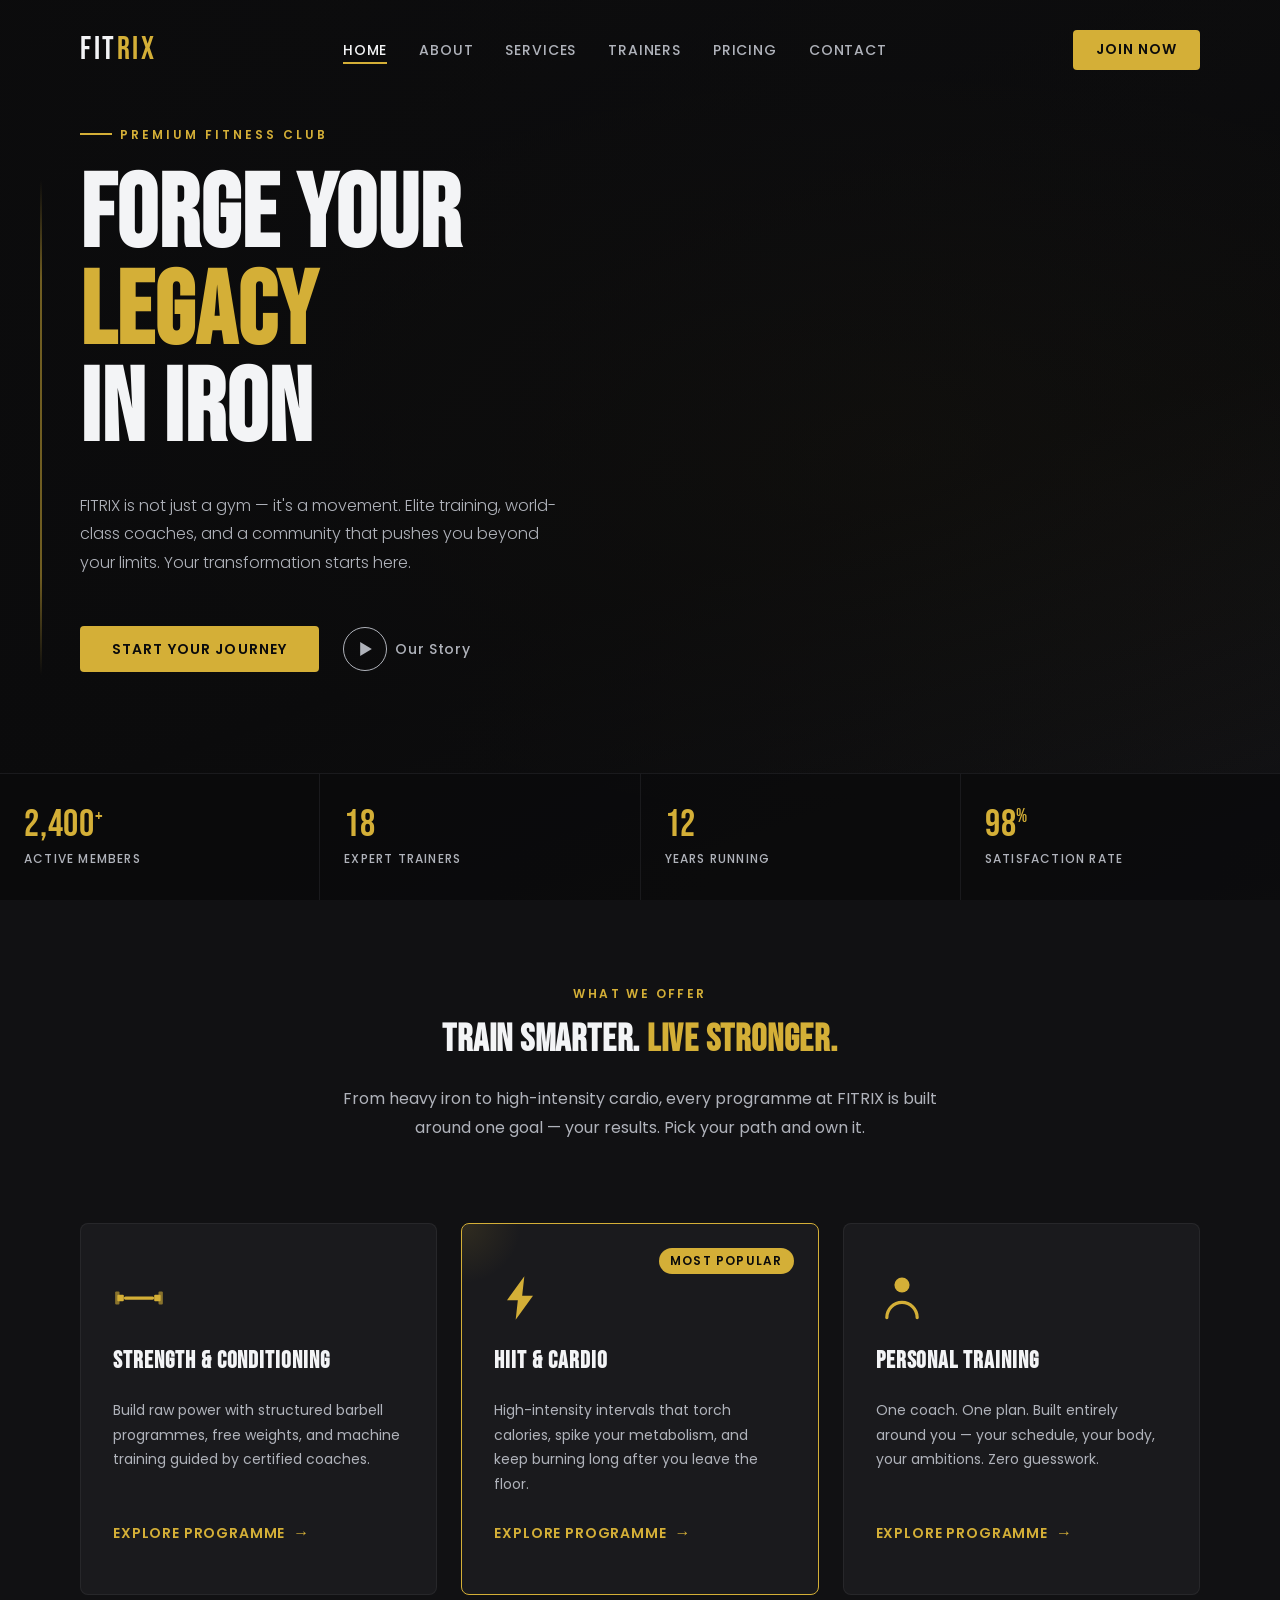
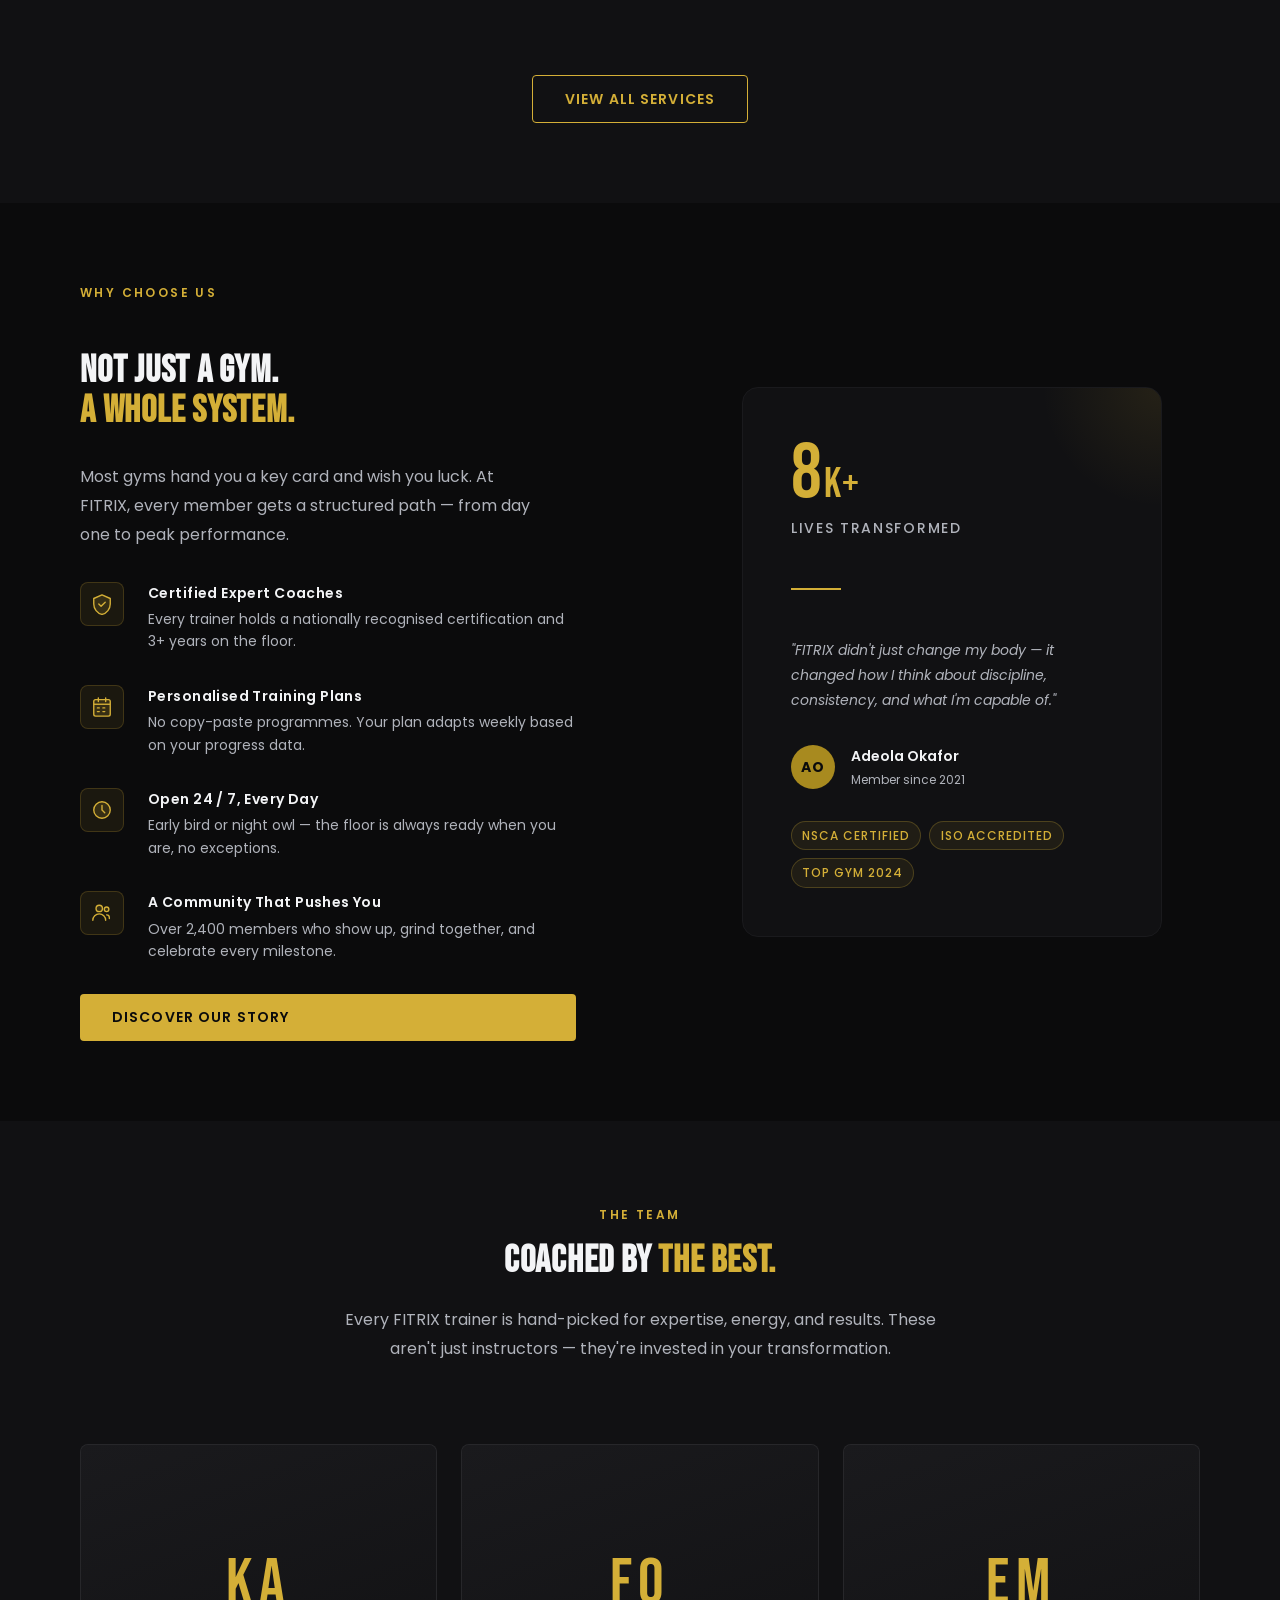
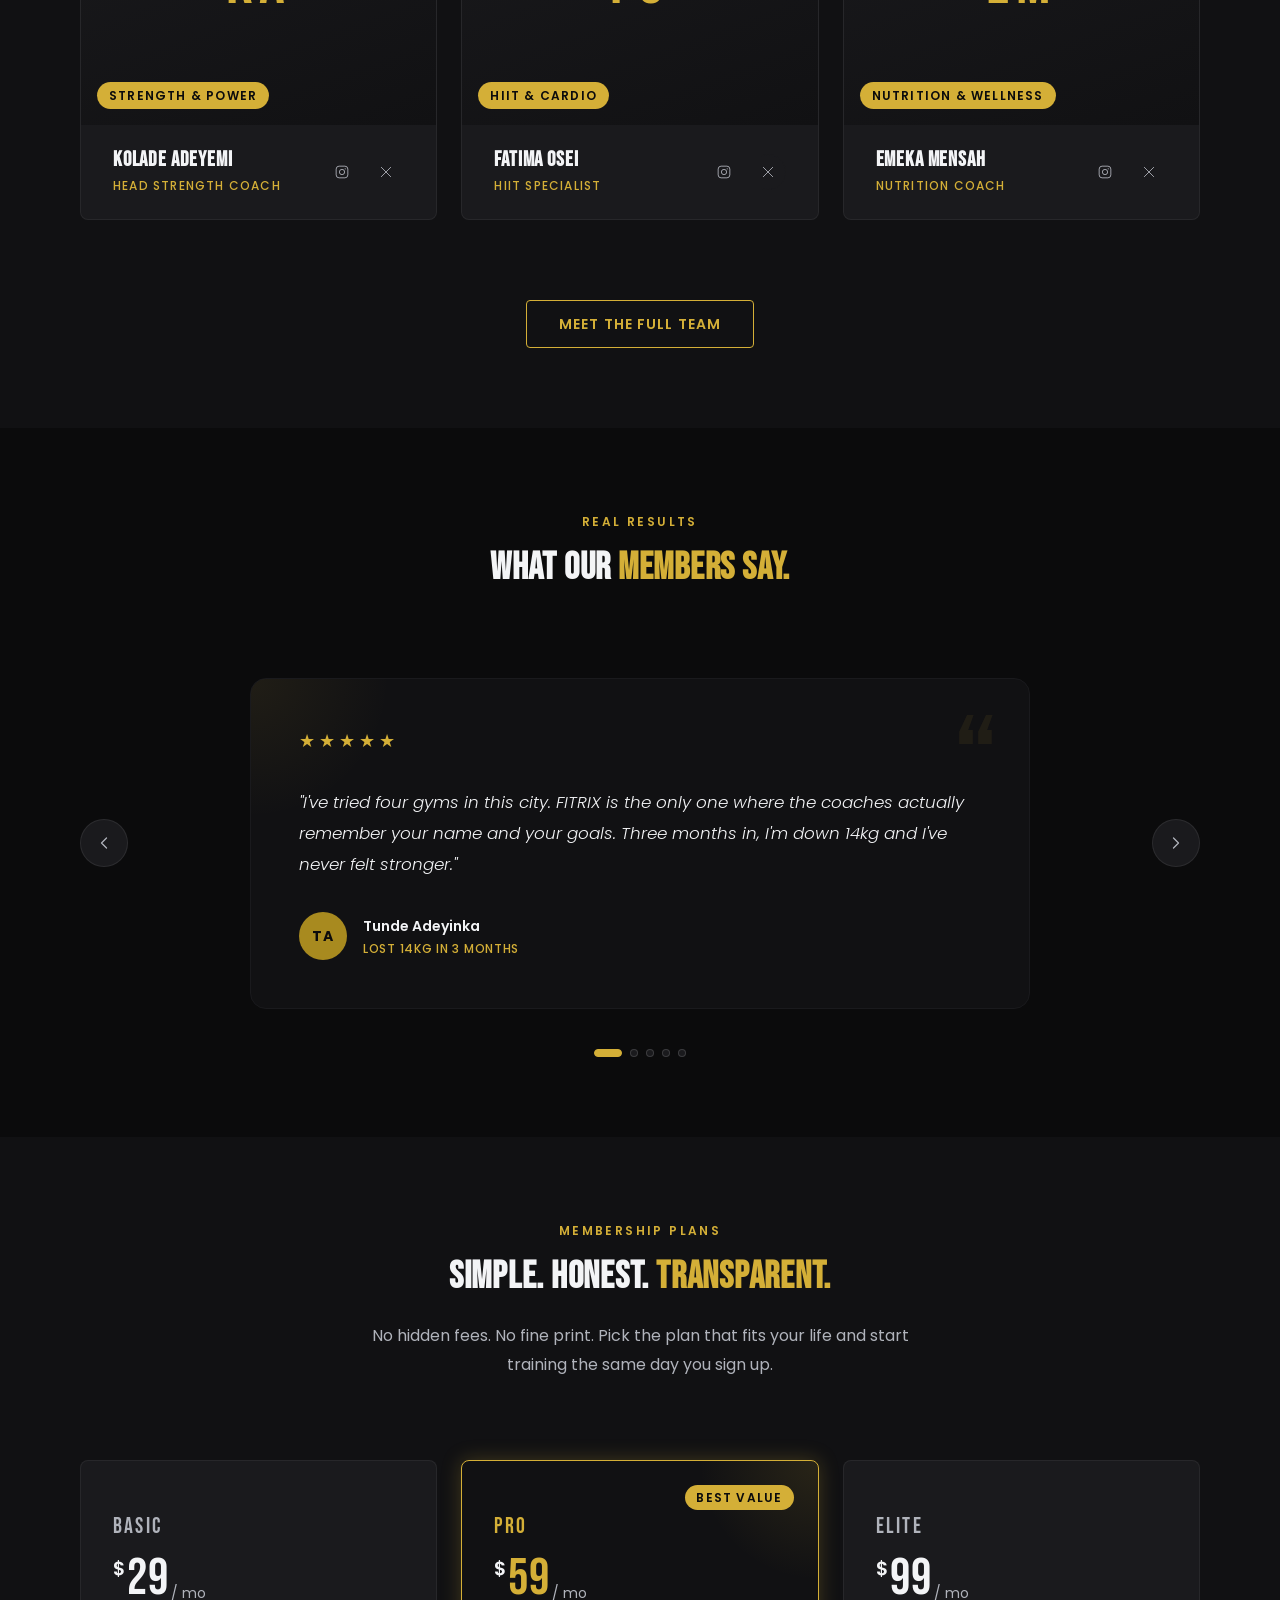
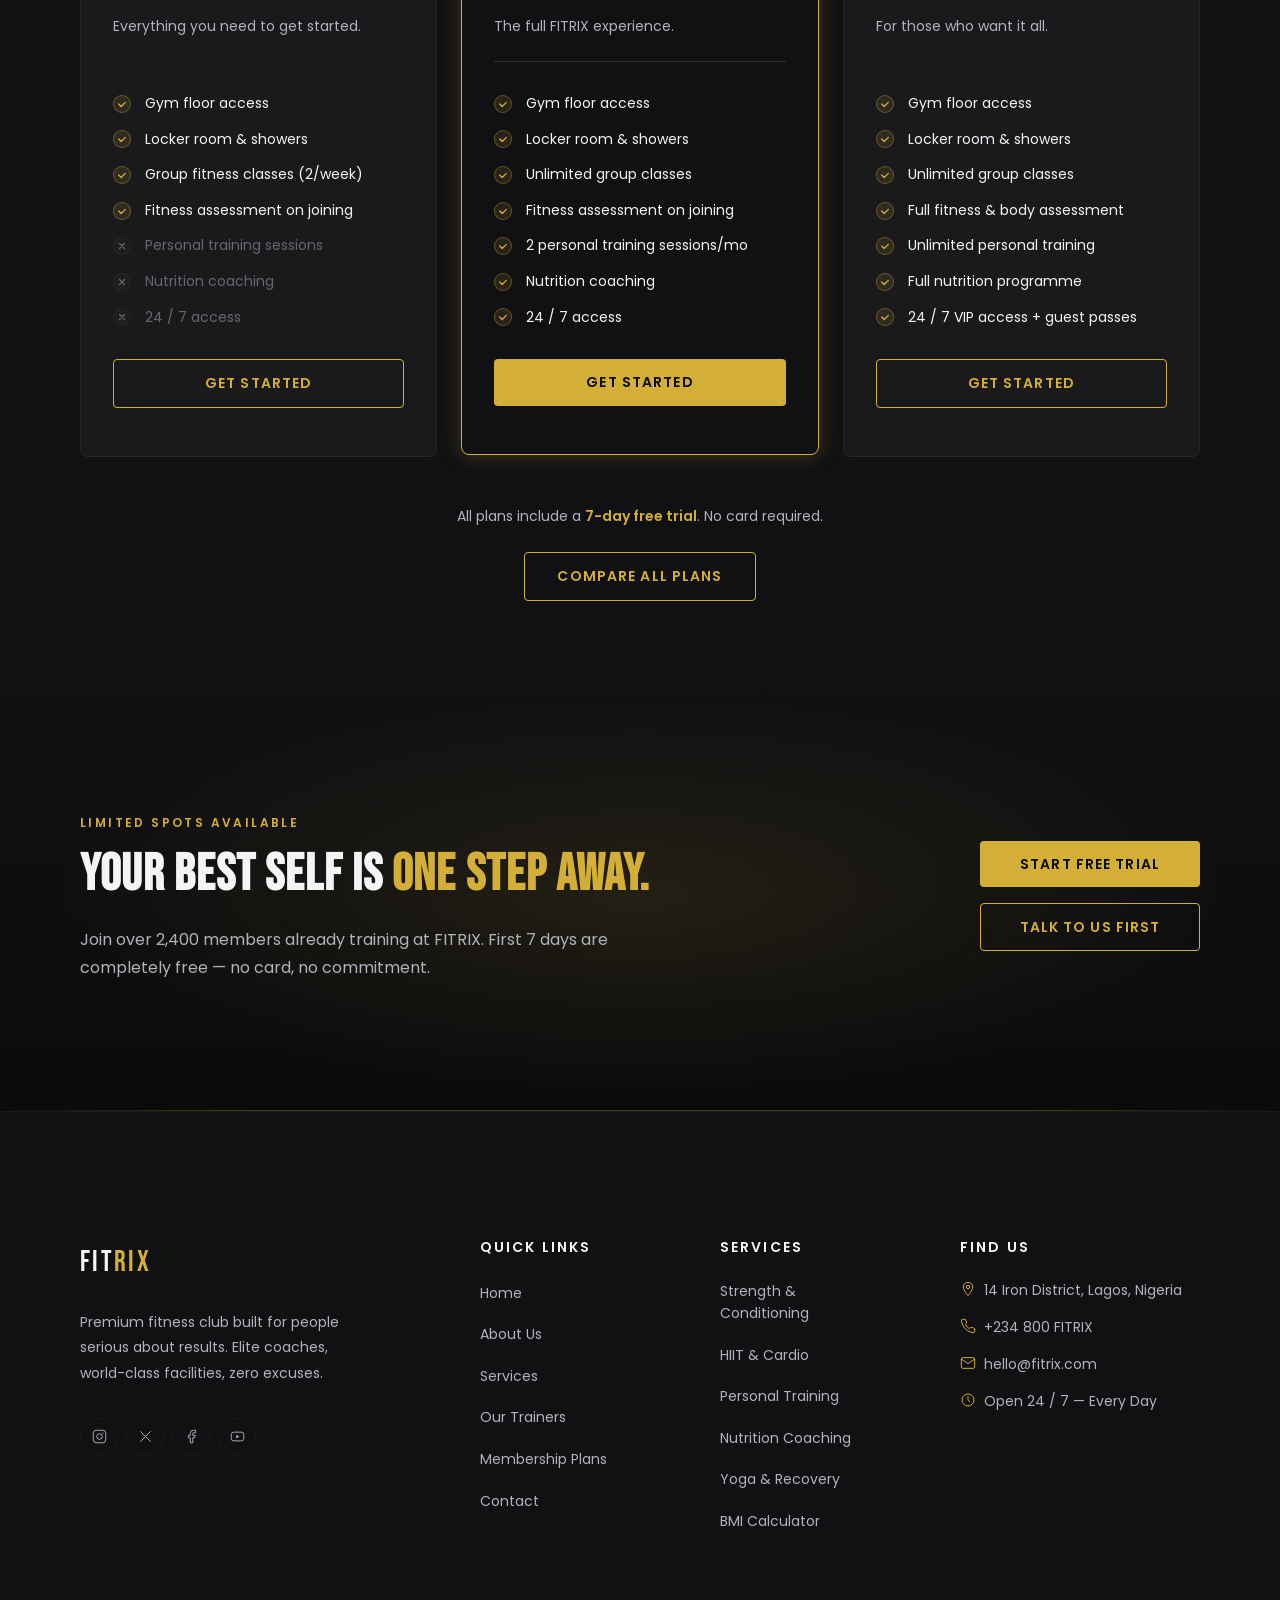
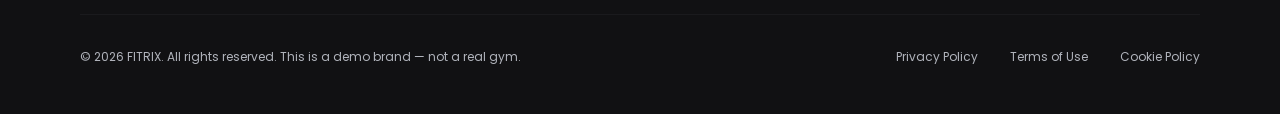
==== index.html @ 170fa19d "Initial commit" ====
<!DOCTYPE html>
<html lang="en">

<head>
  <meta charset="UTF-8" />
  <meta name="viewport" content="width=device-width, initial-scale=1.0" />
  <meta name="description" content="FITRIX — Premium gym and fitness center. Transform your body, elevate your life." />
  <title>FITRIX — Train Different</title>

  <!-- Google Fonts -->
  <link rel="preconnect" href="https://fonts.googleapis.com" />
  <link rel="preconnect" href="https://fonts.gstatic.com" crossorigin />
  <link href="https://fonts.googleapis.com/css2?family=Bebas+Neue&family=Poppins:wght@300;400;500;600;700&display=swap" rel="stylesheet" />

  <!-- Stylesheets — order matters -->
  <link rel="stylesheet" href="css/style.css" />
  <link rel="stylesheet" href="css/animations.css" />
  <link rel="stylesheet" href="css/responsive.css" />
</head>

<body>

  <!-- ============================================================
       NAVBAR
       Copy this entire <header> block into every page.
       Only change the .active class to match the current page.
       ============================================================ -->

  <header>
    <nav class="navbar" id="navbar" role="navigation" aria-label="Main navigation">
      <div class="container">

        <!-- Logo -->
        <a href="index.html" class="navbar__logo" aria-label="FITRIX Home">
          FIT<span>RIX</span>
        </a>

        <!-- Desktop navigation links -->
        <ul class="navbar__links" role="list">
          <li><a href="index.html" class="active">Home</a></li>
          <li><a href="about.html">About</a></li>
          <li><a href="services.html">Services</a></li>
          <li><a href="trainers.html">Trainers</a></li>
          <li><a href="pricing.html">Pricing</a></li>
          <li><a href="contact.html">Contact</a></li>
        </ul>

        <!-- Desktop CTA button -->
        <a href="pricing.html" class="navbar__cta">Join Now</a>

        <!-- Hamburger button — mobile only -->
        <button
          class="navbar__hamburger"
          id="hamburger"
          aria-label="Toggle menu"
          aria-expanded="false"
          aria-controls="mobileMenu"
        >
          <span></span>
          <span></span>
          <span></span>
        </button>

      </div>

      <!-- Mobile dropdown menu -->
      <div class="navbar__mobile" id="mobileMenu" role="menu">
        <a href="index.html" role="menuitem">Home</a>
        <a href="about.html" role="menuitem">About</a>
        <a href="services.html" role="menuitem">Services</a>
        <a href="trainers.html" role="menuitem">Trainers</a>
        <a href="pricing.html" role="menuitem">Pricing</a>
        <a href="contact.html" role="menuitem">Contact</a>
        <a href="pricing.html" class="navbar__cta" role="menuitem">Join Now</a>
      </div>
    </nav>
  </header>


  <!-- ============================================================
       HERO SECTION
       ============================================================ -->

  <section class="hero" id="hero" aria-labelledby="hero-heading">

    <!--
      BACKGROUND IMAGE
      When you have a real gym photo, uncomment the <img> below,
      drop the image into assets/images/hero/, update the src,
      and delete the .hero__bg-fallback div underneath it.
    -->
    <!--
    <img
      class="hero__bg"
      src="assets/images/hero/hero-bg.jpg"
      alt=""
      aria-hidden="true"
      loading="eager"
    />
    -->

    <!-- Gradient fallback — remove once real photo is added -->
    <div class="hero__bg-fallback" aria-hidden="true"></div>

    <!-- Dark overlay on top of background -->
    <div class="hero__overlay" aria-hidden="true"></div>

    <!-- Main content — lives in hero__body which grows to fill space above stats -->
    <div class="hero__body">
      <div class="container">
      <div class="hero__content">

        <!-- Eyebrow label -->
        <div class="hero__eyebrow" aria-hidden="true">
          <span class="hero__eyebrow-line"></span>
          <span class="hero__eyebrow-text">Premium Fitness Club</span>
        </div>

        <!-- Headline -->
        <h1 class="hero__headline" id="hero-heading">
          Forge Your
          <span class="highlight">Legacy</span>
          In Iron
        </h1>

        <!-- Supporting text -->
        <p class="hero__subtext">
          FITRIX is not just a gym — it's a movement. Elite training, world-class coaches,
          and a community that pushes you beyond your limits. Your transformation starts here.
        </p>

        <!-- Call to action buttons -->
        <div class="hero__actions">

          <a href="pricing.html" class="btn btn-primary">Start Your Journey</a>

          <a href="about.html" class="hero__play" aria-label="Learn our story">
            <span class="hero__play-icon" aria-hidden="true">
              <!-- Inline SVG play triangle — no external file needed -->
              <svg viewBox="0 0 10 12" xmlns="http://www.w3.org/2000/svg" aria-hidden="true">
                <polygon points="0,0 10,6 0,12" />
              </svg>
            </span>
            <span>Our Story</span>
          </a>

        </div>

      </div><!-- /.hero__content -->
      </div><!-- /.container -->
    </div><!-- /.hero__body -->

    <!-- Stats bar — sits naturally at the bottom of the hero column -->
    <div class="hero__stats" role="list" aria-label="FITRIX by the numbers">

      <div class="hero__stat" role="listitem">
        <span class="hero__stat-number">2,400<sup>+</sup></span>
        <span class="hero__stat-label">Active Members</span>
      </div>

      <div class="hero__stat" role="listitem">
        <span class="hero__stat-number">18</span>
        <span class="hero__stat-label">Expert Trainers</span>
      </div>

      <div class="hero__stat" role="listitem">
        <span class="hero__stat-number">12</span>
        <span class="hero__stat-label">Years Running</span>
      </div>

      <div class="hero__stat" role="listitem">
        <span class="hero__stat-number">98<sup>%</sup></span>
        <span class="hero__stat-label">Satisfaction Rate</span>
      </div>

    </div>

  </section>


  <!-- ============================================================
       SERVICES SNAPSHOT
       3 cards giving a taste of what FITRIX offers.
       Each card links through to the full Services page.
       ============================================================ -->

  <section class="services-snap section" id="services" aria-labelledby="services-heading">
    <div class="container">

      <!-- Section header -->
      <div class="services-snap__header anim-fade-up">
        <span class="section-label">What We Offer</span>
        <h2 id="services-heading">
          Train Smarter. <span class="text-gold">Live Stronger.</span>
        </h2>
        <p class="services-snap__intro">
          From heavy iron to high-intensity cardio, every programme at FITRIX is
          built around one goal — your results. Pick your path and own it.
        </p>
      </div>

      <!-- Cards grid -->
      <div class="services-snap__grid anim-stagger">

        <!-- Card 1 — Strength Training -->
        <article class="service-card anim-fade-up">
          <div class="service-card__icon" aria-hidden="true">
            <svg viewBox="0 0 48 48" fill="none" xmlns="http://www.w3.org/2000/svg">
              <rect x="4"  y="21" width="6"  height="6" rx="1" fill="currentColor"/>
              <rect x="2"  y="18" width="4"  height="12" rx="1" fill="currentColor" opacity=".6"/>
              <rect x="38" y="21" width="6"  height="6" rx="1" fill="currentColor"/>
              <rect x="42" y="18" width="4"  height="12" rx="1" fill="currentColor" opacity=".6"/>
              <rect x="10" y="22.5" width="28" height="3" rx="1.5" fill="currentColor"/>
            </svg>
          </div>
          <h3 class="service-card__title">Strength &amp; Conditioning</h3>
          <p class="service-card__text">
            Build raw power with structured barbell programmes, free weights,
            and machine training guided by certified coaches.
          </p>
          <a href="services.html" class="service-card__link" aria-label="Learn more about Strength and Conditioning">
            Explore Programme
            <span class="service-card__arrow" aria-hidden="true">&#8594;</span>
          </a>
        </article>

        <!-- Card 2 — HIIT (featured / middle card) -->
        <article class="service-card service-card--featured anim-fade-up">
          <div class="service-card__badge">Most Popular</div>
          <div class="service-card__icon" aria-hidden="true">
            <svg viewBox="0 0 48 48" fill="none" xmlns="http://www.w3.org/2000/svg">
              <polygon points="28,4 12,26 22,26 20,44 36,22 26,22" fill="currentColor"/>
            </svg>
          </div>
          <h3 class="service-card__title">HIIT &amp; Cardio</h3>
          <p class="service-card__text">
            High-intensity intervals that torch calories, spike your metabolism,
            and keep burning long after you leave the floor.
          </p>
          <a href="services.html" class="service-card__link" aria-label="Learn more about HIIT and Cardio">
            Explore Programme
            <span class="service-card__arrow" aria-hidden="true">&#8594;</span>
          </a>
        </article>

        <!-- Card 3 — Personal Training -->
        <article class="service-card anim-fade-up">
          <div class="service-card__icon" aria-hidden="true">
            <svg viewBox="0 0 48 48" fill="none" xmlns="http://www.w3.org/2000/svg">
              <circle cx="24" cy="12" r="7" fill="currentColor"/>
              <path d="M10 42c0-7.732 6.268-14 14-14s14 6.268 14 14" stroke="currentColor" stroke-width="3" stroke-linecap="round" fill="none"/>
            </svg>
          </div>
          <h3 class="service-card__title">Personal Training</h3>
          <p class="service-card__text">
            One coach. One plan. Built entirely around you — your schedule,
            your body, your ambitions. Zero guesswork.
          </p>
          <a href="services.html" class="service-card__link" aria-label="Learn more about Personal Training">
            Explore Programme
            <span class="service-card__arrow" aria-hidden="true">&#8594;</span>
          </a>
        </article>

      </div><!-- /.services-snap__grid -->

      <!-- Bottom link to full services page -->
      <div class="services-snap__footer anim-fade-up">
        <a href="services.html" class="btn btn-outline">View All Services</a>
      </div>

    </div><!-- /.container -->
  </section>


  <!-- ============================================================
       WHY FITRIX — Features & Benefits
       Two-column layout: left = text + feature list, right = stat callout card
       ============================================================ -->

  <section class="why-fitrix section" id="why-fitrix" aria-labelledby="why-heading">
    <div class="container">

      <div class="why-fitrix__inner">

        <!-- LEFT — text content -->
        <div class="why-fitrix__left">

          <span class="section-label anim-fade-up">Why Choose Us</span>

          <h2 class="why-fitrix__heading anim-fade-up" id="why-heading">
            Not Just A Gym.<br>
            <span class="text-gold">A Whole System.</span>
          </h2>

          <p class="why-fitrix__lead anim-fade-up">
            Most gyms hand you a key card and wish you luck. At FITRIX, every member
            gets a structured path — from day one to peak performance.
          </p>

          <!-- Feature list -->
          <ul class="why-fitrix__features anim-stagger" role="list">

            <li class="why-feature anim-fade-up">
              <span class="why-feature__icon" aria-hidden="true">
                <!-- Checkmark / shield icon -->
                <svg viewBox="0 0 24 24" fill="none" xmlns="http://www.w3.org/2000/svg">
                  <path d="M12 2L3 6v6c0 5.25 3.75 10.15 9 11.35C17.25 22.15 21 17.25 21 12V6L12 2Z" fill="currentColor" opacity=".15"/>
                  <path d="M12 2L3 6v6c0 5.25 3.75 10.15 9 11.35C17.25 22.15 21 17.25 21 12V6L12 2Z" stroke="currentColor" stroke-width="1.5" stroke-linejoin="round"/>
                  <path d="M8.5 12l2.5 2.5 4.5-4.5" stroke="currentColor" stroke-width="1.5" stroke-linecap="round" stroke-linejoin="round"/>
                </svg>
              </span>
              <div class="why-feature__text">
                <strong>Certified Expert Coaches</strong>
                <span>Every trainer holds a nationally recognised certification and 3+ years on the floor.</span>
              </div>
            </li>

            <li class="why-feature anim-fade-up">
              <span class="why-feature__icon" aria-hidden="true">
                <!-- Calendar / plan icon -->
                <svg viewBox="0 0 24 24" fill="none" xmlns="http://www.w3.org/2000/svg">
                  <rect x="3" y="4" width="18" height="18" rx="2" fill="currentColor" opacity=".15"/>
                  <rect x="3" y="4" width="18" height="18" rx="2" stroke="currentColor" stroke-width="1.5"/>
                  <path d="M3 9h18" stroke="currentColor" stroke-width="1.5"/>
                  <path d="M8 2v4M16 2v4" stroke="currentColor" stroke-width="1.5" stroke-linecap="round"/>
                  <path d="M7 13h2m4 0h2M7 17h2m4 0h2" stroke="currentColor" stroke-width="1.5" stroke-linecap="round"/>
                </svg>
              </span>
              <div class="why-feature__text">
                <strong>Personalised Training Plans</strong>
                <span>No copy-paste programmes. Your plan adapts weekly based on your progress data.</span>
              </div>
            </li>

            <li class="why-feature anim-fade-up">
              <span class="why-feature__icon" aria-hidden="true">
                <!-- Clock / 24h icon -->
                <svg viewBox="0 0 24 24" fill="none" xmlns="http://www.w3.org/2000/svg">
                  <circle cx="12" cy="12" r="9" fill="currentColor" opacity=".15"/>
                  <circle cx="12" cy="12" r="9" stroke="currentColor" stroke-width="1.5"/>
                  <path d="M12 7v5l3 3" stroke="currentColor" stroke-width="1.5" stroke-linecap="round" stroke-linejoin="round"/>
                </svg>
              </span>
              <div class="why-feature__text">
                <strong>Open 24 / 7, Every Day</strong>
                <span>Early bird or night owl — the floor is always ready when you are, no exceptions.</span>
              </div>
            </li>

            <li class="why-feature anim-fade-up">
              <span class="why-feature__icon" aria-hidden="true">
                <!-- Community / people icon -->
                <svg viewBox="0 0 24 24" fill="none" xmlns="http://www.w3.org/2000/svg">
                  <circle cx="9"  cy="7"  r="3.5" fill="currentColor" opacity=".15"/>
                  <circle cx="9"  cy="7"  r="3.5" stroke="currentColor" stroke-width="1.5"/>
                  <circle cx="17" cy="8"  r="2.5" fill="currentColor" opacity=".15"/>
                  <circle cx="17" cy="8"  r="2.5" stroke="currentColor" stroke-width="1.5"/>
                  <path d="M2 20c0-3.866 3.134-7 7-7s7 3.134 7 7" stroke="currentColor" stroke-width="1.5" stroke-linecap="round"/>
                  <path d="M17 14c1.657 0 3 1.343 3 3v1" stroke="currentColor" stroke-width="1.5" stroke-linecap="round"/>
                </svg>
              </span>
              <div class="why-feature__text">
                <strong>A Community That Pushes You</strong>
                <span>Over 2,400 members who show up, grind together, and celebrate every milestone.</span>
              </div>
            </li>

          </ul><!-- /.why-fitrix__features -->

          <a href="about.html" class="btn btn-primary anim-fade-up">Discover Our Story</a>

        </div><!-- /.why-fitrix__left -->


        <!-- RIGHT — big stat callout card -->
        <div class="why-fitrix__right anim-fade-right">

          <div class="why-card">

            <!-- Big gold number -->
            <div class="why-card__stat">
              <span class="why-card__number">8<span class="why-card__unit">K+</span></span>
              <span class="why-card__label">Lives Transformed</span>
            </div>

            <span class="gold-line"></span>

            <p class="why-card__quote">
              "FITRIX didn't just change my body — it changed how I think
              about discipline, consistency, and what I'm capable of."
            </p>

            <!-- Member credit -->
            <div class="why-card__member">
              <div class="why-card__avatar" aria-hidden="true">AO</div>
              <div class="why-card__member-info">
                <strong>Adeola Okafor</strong>
                <span>Member since 2021</span>
              </div>
            </div>

            <!-- Small trust badges row -->
            <div class="why-card__badges" aria-label="Certifications">
              <span class="why-badge">NSCA Certified</span>
              <span class="why-badge">ISO Accredited</span>
              <span class="why-badge">Top Gym 2024</span>
            </div>

          </div><!-- /.why-card -->

        </div><!-- /.why-fitrix__right -->

      </div><!-- /.why-fitrix__inner -->

    </div><!-- /.container -->
  </section>


  <!-- ============================================================
       TRAINERS PREVIEW
       3 trainer cards with name, specialty, and social links.
       Full roster lives on trainers.html
       ============================================================ -->

  <section class="trainers-preview section" id="trainers" aria-labelledby="trainers-heading">
    <div class="container">

      <!-- Section header -->
      <div class="trainers-preview__header anim-fade-up">
        <span class="section-label">The Team</span>
        <h2 id="trainers-heading">
          Coached By <span class="text-gold">The Best.</span>
        </h2>
        <p class="trainers-preview__intro">
          Every FITRIX trainer is hand-picked for expertise, energy, and results.
          These aren't just instructors — they're invested in your transformation.
        </p>
      </div>

      <!-- Trainer cards grid -->
      <div class="trainers-preview__grid anim-stagger">

        <!-- Trainer 1 -->
        <article class="trainer-card anim-fade-up">
          <div class="trainer-card__image-wrap">
            <!--
              Drop a real photo into assets/images/trainers/
              and replace the src below. The initials placeholder
              will hide automatically once the image loads.
            -->
            <div class="trainer-card__placeholder" aria-hidden="true">KA</div>
            <!-- <img src="assets/images/trainers/trainer-1.jpg" alt="Kolade Adeyemi" loading="lazy" /> -->

            <!-- Specialty tag sits on top of the image -->
            <span class="trainer-card__tag">Strength &amp; Power</span>
          </div>

          <div class="trainer-card__body">
            <div class="trainer-card__info">
              <h3 class="trainer-card__name">Kolade Adeyemi</h3>
              <span class="trainer-card__role">Head Strength Coach</span>
            </div>

            <!-- Social icons -->
            <div class="trainer-card__socials" aria-label="Kolade's social links">
              <a href="#" class="trainer-social" aria-label="Kolade on Instagram">
                <svg viewBox="0 0 24 24" fill="none" xmlns="http://www.w3.org/2000/svg">
                  <rect x="2" y="2" width="20" height="20" rx="5" stroke="currentColor" stroke-width="1.5"/>
                  <circle cx="12" cy="12" r="4.5" stroke="currentColor" stroke-width="1.5"/>
                  <circle cx="17.5" cy="6.5" r="1" fill="currentColor"/>
                </svg>
              </a>
              <a href="#" class="trainer-social" aria-label="Kolade on Twitter / X">
                <svg viewBox="0 0 24 24" fill="none" xmlns="http://www.w3.org/2000/svg">
                  <path d="M4 4l16 16M4 20L20 4" stroke="currentColor" stroke-width="1.5" stroke-linecap="round"/>
                </svg>
              </a>
            </div>
          </div>
        </article>

        <!-- Trainer 2 -->
        <article class="trainer-card anim-fade-up">
          <div class="trainer-card__image-wrap">
            <div class="trainer-card__placeholder" aria-hidden="true">FO</div>
            <!-- <img src="assets/images/trainers/trainer-2.jpg" alt="Fatima Osei" loading="lazy" /> -->
            <span class="trainer-card__tag">HIIT &amp; Cardio</span>
          </div>

          <div class="trainer-card__body">
            <div class="trainer-card__info">
              <h3 class="trainer-card__name">Fatima Osei</h3>
              <span class="trainer-card__role">HIIT Specialist</span>
            </div>

            <div class="trainer-card__socials" aria-label="Fatima's social links">
              <a href="#" class="trainer-social" aria-label="Fatima on Instagram">
                <svg viewBox="0 0 24 24" fill="none" xmlns="http://www.w3.org/2000/svg">
                  <rect x="2" y="2" width="20" height="20" rx="5" stroke="currentColor" stroke-width="1.5"/>
                  <circle cx="12" cy="12" r="4.5" stroke="currentColor" stroke-width="1.5"/>
                  <circle cx="17.5" cy="6.5" r="1" fill="currentColor"/>
                </svg>
              </a>
              <a href="#" class="trainer-social" aria-label="Fatima on Twitter / X">
                <svg viewBox="0 0 24 24" fill="none" xmlns="http://www.w3.org/2000/svg">
                  <path d="M4 4l16 16M4 20L20 4" stroke="currentColor" stroke-width="1.5" stroke-linecap="round"/>
                </svg>
              </a>
            </div>
          </div>
        </article>

        <!-- Trainer 3 -->
        <article class="trainer-card anim-fade-up">
          <div class="trainer-card__image-wrap">
            <div class="trainer-card__placeholder" aria-hidden="true">EM</div>
            <!-- <img src="assets/images/trainers/trainer-3.jpg" alt="Emeka Mensah" loading="lazy" /> -->
            <span class="trainer-card__tag">Nutrition &amp; Wellness</span>
          </div>

          <div class="trainer-card__body">
            <div class="trainer-card__info">
              <h3 class="trainer-card__name">Emeka Mensah</h3>
              <span class="trainer-card__role">Nutrition Coach</span>
            </div>

            <div class="trainer-card__socials" aria-label="Emeka's social links">
              <a href="#" class="trainer-social" aria-label="Emeka on Instagram">
                <svg viewBox="0 0 24 24" fill="none" xmlns="http://www.w3.org/2000/svg">
                  <rect x="2" y="2" width="20" height="20" rx="5" stroke="currentColor" stroke-width="1.5"/>
                  <circle cx="12" cy="12" r="4.5" stroke="currentColor" stroke-width="1.5"/>
                  <circle cx="17.5" cy="6.5" r="1" fill="currentColor"/>
                </svg>
              </a>
              <a href="#" class="trainer-social" aria-label="Emeka on Twitter / X">
                <svg viewBox="0 0 24 24" fill="none" xmlns="http://www.w3.org/2000/svg">
                  <path d="M4 4l16 16M4 20L20 4" stroke="currentColor" stroke-width="1.5" stroke-linecap="round"/>
                </svg>
              </a>
            </div>
          </div>
        </article>

      </div><!-- /.trainers-preview__grid -->

      <!-- Link to full trainers page -->
      <div class="trainers-preview__footer anim-fade-up">
        <a href="trainers.html" class="btn btn-outline">Meet The Full Team</a>
      </div>

    </div><!-- /.container -->
  </section>


  <!-- ============================================================
       TESTIMONIALS SLIDER
       Auto-plays through 5 member quotes. Dots and prev/next
       arrows let the user navigate manually. All logic lives
       in main.js under the "Testimonials" block.
       ============================================================ -->

  <section class="testimonials section" id="testimonials" aria-labelledby="testimonials-heading">
    <div class="container">

      <!-- Section header -->
      <div class="testimonials__header anim-fade-up">
        <span class="section-label">Real Results</span>
        <h2 id="testimonials-heading">
          What Our <span class="text-gold">Members Say.</span>
        </h2>
      </div>

      <!-- Slider wrapper -->
      <div class="testimonials__slider" role="region" aria-label="Member testimonials">

        <!-- Track — all slides sit here side by side, JS moves this -->
        <div class="testimonials__track" id="testimonialsTrack">

          <!-- Slide 1 -->
          <div class="testimonial-slide" role="group" aria-label="Testimonial 1 of 5">
            <div class="testimonial-card">
              <!-- Star rating -->
              <div class="testimonial-card__stars" aria-label="5 out of 5 stars">
                <span>&#9733;</span><span>&#9733;</span><span>&#9733;</span>
                <span>&#9733;</span><span>&#9733;</span>
              </div>
              <blockquote class="testimonial-card__quote">
                "I've tried four gyms in this city. FITRIX is the only one where the
                coaches actually remember your name and your goals. Three months in,
                I'm down 14kg and I've never felt stronger."
              </blockquote>
              <div class="testimonial-card__author">
                <div class="testimonial-card__avatar" aria-hidden="true">TA</div>
                <div class="testimonial-card__author-info">
                  <strong>Tunde Adeyinka</strong>
                  <span>Lost 14kg in 3 months</span>
                </div>
              </div>
            </div>
          </div>

          <!-- Slide 2 -->
          <div class="testimonial-slide" role="group" aria-label="Testimonial 2 of 5">
            <div class="testimonial-card">
              <div class="testimonial-card__stars" aria-label="5 out of 5 stars">
                <span>&#9733;</span><span>&#9733;</span><span>&#9733;</span>
                <span>&#9733;</span><span>&#9733;</span>
              </div>
              <blockquote class="testimonial-card__quote">
                "The HIIT classes here are no joke — but Fatima makes sure you're
                pushing safely. Six weeks and my resting heart rate dropped by 12
                points. The results speak for themselves."
              </blockquote>
              <div class="testimonial-card__author">
                <div class="testimonial-card__avatar" aria-hidden="true">CN</div>
                <div class="testimonial-card__author-info">
                  <strong>Chisom Nwosu</strong>
                  <span>HIIT Programme Member</span>
                </div>
              </div>
            </div>
          </div>

          <!-- Slide 3 -->
          <div class="testimonial-slide" role="group" aria-label="Testimonial 3 of 5">
            <div class="testimonial-card">
              <div class="testimonial-card__stars" aria-label="5 out of 5 stars">
                <span>&#9733;</span><span>&#9733;</span><span>&#9733;</span>
                <span>&#9733;</span><span>&#9733;</span>
              </div>
              <blockquote class="testimonial-card__quote">
                "I was nervous starting as a complete beginner. Kolade built me a
                programme from scratch, explained everything, and never made me
                feel out of place. Now I deadlift my own bodyweight. Unreal."
              </blockquote>
              <div class="testimonial-card__author">
                <div class="testimonial-card__avatar" aria-hidden="true">AO</div>
                <div class="testimonial-card__author-info">
                  <strong>Amaka Obi</strong>
                  <span>Personal Training Client</span>
                </div>
              </div>
            </div>
          </div>

          <!-- Slide 4 -->
          <div class="testimonial-slide" role="group" aria-label="Testimonial 4 of 5">
            <div class="testimonial-card">
              <div class="testimonial-card__stars" aria-label="5 out of 5 stars">
                <span>&#9733;</span><span>&#9733;</span><span>&#9733;</span>
                <span>&#9733;</span><span>&#9733;</span>
              </div>
              <blockquote class="testimonial-card__quote">
                "The 24/7 access is a game changer. I work night shifts — being
                able to train at 2am without any compromise in facility quality
                is something I never thought I'd find."
              </blockquote>
              <div class="testimonial-card__author">
                <div class="testimonial-card__avatar" aria-hidden="true">IB</div>
                <div class="testimonial-card__author-info">
                  <strong>Ibrahim Balogun</strong>
                  <span>Member since 2022</span>
                </div>
              </div>
            </div>
          </div>

          <!-- Slide 5 -->
          <div class="testimonial-slide" role="group" aria-label="Testimonial 5 of 5">
            <div class="testimonial-card">
              <div class="testimonial-card__stars" aria-label="5 out of 5 stars">
                <span>&#9733;</span><span>&#9733;</span><span>&#9733;</span>
                <span>&#9733;</span><span>&#9733;</span>
              </div>
              <blockquote class="testimonial-card__quote">
                "Emeka's nutrition coaching completely changed how I eat around
                training. I stopped guessing, started fuelling properly, and
                my energy levels are through the roof every single session."
              </blockquote>
              <div class="testimonial-card__author">
                <div class="testimonial-card__avatar" aria-hidden="true">ZK</div>
                <div class="testimonial-card__author-info">
                  <strong>Zainab Kamara</strong>
                  <span>Nutrition Programme Client</span>
                </div>
              </div>
            </div>
          </div>

        </div><!-- /.testimonials__track -->

        <!-- Prev / Next arrow buttons -->
        <button
          class="testimonials__btn testimonials__btn--prev"
          id="testimonialsprev"
          aria-label="Previous testimonial"
        >
          <svg viewBox="0 0 24 24" fill="none" xmlns="http://www.w3.org/2000/svg">
            <path d="M15 18l-6-6 6-6" stroke="currentColor" stroke-width="1.5" stroke-linecap="round" stroke-linejoin="round"/>
          </svg>
        </button>

        <button
          class="testimonials__btn testimonials__btn--next"
          id="testimonialsNext"
          aria-label="Next testimonial"
        >
          <svg viewBox="0 0 24 24" fill="none" xmlns="http://www.w3.org/2000/svg">
            <path d="M9 18l6-6-6-6" stroke="currentColor" stroke-width="1.5" stroke-linecap="round" stroke-linejoin="round"/>
          </svg>
        </button>

      </div><!-- /.testimonials__slider -->

      <!-- Dot indicators -->
      <div class="testimonials__dots" id="testimonialsDots" role="tablist" aria-label="Testimonial navigation">
        <button class="testimonials__dot active" role="tab" aria-selected="true"  aria-label="Go to testimonial 1" data-index="0"></button>
        <button class="testimonials__dot"        role="tab" aria-selected="false" aria-label="Go to testimonial 2" data-index="1"></button>
        <button class="testimonials__dot"        role="tab" aria-selected="false" aria-label="Go to testimonial 3" data-index="2"></button>
        <button class="testimonials__dot"        role="tab" aria-selected="false" aria-label="Go to testimonial 4" data-index="3"></button>
        <button class="testimonials__dot"        role="tab" aria-selected="false" aria-label="Go to testimonial 5" data-index="4"></button>
      </div>

    </div><!-- /.container -->
  </section>


  <!-- ============================================================
       PRICING SNAPSHOT
       3 tiers — Basic, Pro, Elite. Pro is highlighted as best value.
       Full comparison table lives on pricing.html
       ============================================================ -->

  <section class="pricing-snap section" id="pricing" aria-labelledby="pricing-heading">
    <div class="container">

      <!-- Section header -->
      <div class="pricing-snap__header anim-fade-up">
        <span class="section-label">Membership Plans</span>
        <h2 id="pricing-heading">
          Simple. Honest. <span class="text-gold">Transparent.</span>
        </h2>
        <p class="pricing-snap__intro">
          No hidden fees. No fine print. Pick the plan that fits your life
          and start training the same day you sign up.
        </p>
      </div>

      <!-- Pricing cards grid -->
      <div class="pricing-snap__grid anim-stagger">

        <!-- Tier 1 — Basic -->
        <article class="pricing-card anim-fade-up" aria-label="Basic plan">
          <div class="pricing-card__header">
            <span class="pricing-card__tier">Basic</span>
            <div class="pricing-card__price">
              <span class="pricing-card__currency">$</span>
              <span class="pricing-card__amount">29</span>
              <span class="pricing-card__period">/ mo</span>
            </div>
            <p class="pricing-card__tagline">Everything you need to get started.</p>
          </div>

          <ul class="pricing-card__features" role="list">
            <li class="pricing-feature pricing-feature--yes">Gym floor access</li>
            <li class="pricing-feature pricing-feature--yes">Locker room &amp; showers</li>
            <li class="pricing-feature pricing-feature--yes">Group fitness classes (2/week)</li>
            <li class="pricing-feature pricing-feature--yes">Fitness assessment on joining</li>
            <li class="pricing-feature pricing-feature--no">Personal training sessions</li>
            <li class="pricing-feature pricing-feature--no">Nutrition coaching</li>
            <li class="pricing-feature pricing-feature--no">24 / 7 access</li>
          </ul>

          <a href="pricing.html" class="btn btn-outline pricing-card__cta">Get Started</a>
        </article>


        <!-- Tier 2 — Pro (featured / best value) -->
        <article class="pricing-card pricing-card--featured anim-fade-up" aria-label="Pro plan — best value">
          <div class="pricing-card__badge">Best Value</div>

          <div class="pricing-card__header">
            <span class="pricing-card__tier">Pro</span>
            <div class="pricing-card__price">
              <span class="pricing-card__currency">$</span>
              <span class="pricing-card__amount">59</span>
              <span class="pricing-card__period">/ mo</span>
            </div>
            <p class="pricing-card__tagline">The full FITRIX experience.</p>
          </div>

          <ul class="pricing-card__features" role="list">
            <li class="pricing-feature pricing-feature--yes">Gym floor access</li>
            <li class="pricing-feature pricing-feature--yes">Locker room &amp; showers</li>
            <li class="pricing-feature pricing-feature--yes">Unlimited group classes</li>
            <li class="pricing-feature pricing-feature--yes">Fitness assessment on joining</li>
            <li class="pricing-feature pricing-feature--yes">2 personal training sessions/mo</li>
            <li class="pricing-feature pricing-feature--yes">Nutrition coaching</li>
            <li class="pricing-feature pricing-feature--yes">24 / 7 access</li>
          </ul>

          <a href="pricing.html" class="btn btn-primary pricing-card__cta">Get Started</a>
        </article>


        <!-- Tier 3 — Elite -->
        <article class="pricing-card anim-fade-up" aria-label="Elite plan">
          <div class="pricing-card__header">
            <span class="pricing-card__tier">Elite</span>
            <div class="pricing-card__price">
              <span class="pricing-card__currency">$</span>
              <span class="pricing-card__amount">99</span>
              <span class="pricing-card__period">/ mo</span>
            </div>
            <p class="pricing-card__tagline">For those who want it all.</p>
          </div>

          <ul class="pricing-card__features" role="list">
            <li class="pricing-feature pricing-feature--yes">Gym floor access</li>
            <li class="pricing-feature pricing-feature--yes">Locker room &amp; showers</li>
            <li class="pricing-feature pricing-feature--yes">Unlimited group classes</li>
            <li class="pricing-feature pricing-feature--yes">Full fitness &amp; body assessment</li>
            <li class="pricing-feature pricing-feature--yes">Unlimited personal training</li>
            <li class="pricing-feature pricing-feature--yes">Full nutrition programme</li>
            <li class="pricing-feature pricing-feature--yes">24 / 7 VIP access + guest passes</li>
          </ul>

          <a href="pricing.html" class="btn btn-outline pricing-card__cta">Get Started</a>
        </article>

      </div><!-- /.pricing-snap__grid -->

      <!-- Link to full pricing page with comparison table -->
      <div class="pricing-snap__footer anim-fade-up">
        <p class="pricing-snap__note">
          All plans include a <strong>7-day free trial</strong>. No card required.
        </p>
        <a href="pricing.html" class="btn btn-outline">Compare All Plans</a>
      </div>

    </div><!-- /.container -->
  </section>


  <!-- ============================================================
       CTA BANNER
       Full-width high-contrast strip — final push before footer.
       Same banner structure will be reused on every other page.
       ============================================================ -->

  <section class="cta-banner" aria-labelledby="cta-heading">
    <div class="cta-banner__bg" aria-hidden="true"></div>
    <div class="container">
      <div class="cta-banner__inner anim-fade-up">

        <div class="cta-banner__text">
          <span class="section-label">Limited Spots Available</span>
          <h2 class="cta-banner__heading" id="cta-heading">
            Your Best Self Is <span class="text-gold">One Step Away.</span>
          </h2>
          <p class="cta-banner__sub">
            Join over 2,400 members already training at FITRIX.
            First 7 days are completely free — no card, no commitment.
          </p>
        </div>

        <div class="cta-banner__actions">
          <a href="pricing.html" class="btn btn-primary">Start Free Trial</a>
          <a href="contact.html" class="btn btn-outline">Talk To Us First</a>
        </div>

      </div>
    </div>
  </section>


  <!-- ============================================================
       FOOTER
       Shared across all pages — copy this block into every .html file.
       ============================================================ -->

  <footer class="footer" role="contentinfo">
    <div class="container">

      <!-- Top row — logo + nav columns + social -->
      <div class="footer__top">

        <!-- Brand column -->
        <div class="footer__brand">
          <a href="index.html" class="footer__logo" aria-label="FITRIX Home">
            FIT<span>RIX</span>
          </a>
          <p class="footer__brand-text">
            Premium fitness club built for people serious about results.
            Elite coaches, world-class facilities, zero excuses.
          </p>
          <!-- Social icons -->
          <div class="footer__socials" aria-label="FITRIX on social media">
            <a href="#" class="footer-social" aria-label="FITRIX on Instagram">
              <svg viewBox="0 0 24 24" fill="none" xmlns="http://www.w3.org/2000/svg">
                <rect x="2" y="2" width="20" height="20" rx="5" stroke="currentColor" stroke-width="1.5"/>
                <circle cx="12" cy="12" r="4.5" stroke="currentColor" stroke-width="1.5"/>
                <circle cx="17.5" cy="6.5" r="1" fill="currentColor"/>
              </svg>
            </a>
            <a href="#" class="footer-social" aria-label="FITRIX on Twitter / X">
              <svg viewBox="0 0 24 24" fill="none" xmlns="http://www.w3.org/2000/svg">
                <path d="M4 4l16 16M4 20L20 4" stroke="currentColor" stroke-width="1.5" stroke-linecap="round"/>
              </svg>
            </a>
            <a href="#" class="footer-social" aria-label="FITRIX on Facebook">
              <svg viewBox="0 0 24 24" fill="none" xmlns="http://www.w3.org/2000/svg">
                <path d="M18 2h-3a5 5 0 00-5 5v3H7v4h3v8h4v-8h3l1-4h-4V7a1 1 0 011-1h3z" stroke="currentColor" stroke-width="1.5" stroke-linecap="round" stroke-linejoin="round"/>
              </svg>
            </a>
            <a href="#" class="footer-social" aria-label="FITRIX on YouTube">
              <svg viewBox="0 0 24 24" fill="none" xmlns="http://www.w3.org/2000/svg">
                <rect x="2" y="5" width="20" height="14" rx="4" stroke="currentColor" stroke-width="1.5"/>
                <path d="M10 9l5 3-5 3V9z" fill="currentColor"/>
              </svg>
            </a>
          </div>
        </div>

        <!-- Quick links column -->
        <nav class="footer__nav" aria-label="Footer navigation — Quick Links">
          <h3 class="footer__nav-heading">Quick Links</h3>
          <ul role="list">
            <li><a href="index.html">Home</a></li>
            <li><a href="about.html">About Us</a></li>
            <li><a href="services.html">Services</a></li>
            <li><a href="trainers.html">Our Trainers</a></li>
            <li><a href="pricing.html">Membership Plans</a></li>
            <li><a href="contact.html">Contact</a></li>
          </ul>
        </nav>

        <!-- Services column -->
        <nav class="footer__nav" aria-label="Footer navigation — Services">
          <h3 class="footer__nav-heading">Services</h3>
          <ul role="list">
            <li><a href="services.html">Strength &amp; Conditioning</a></li>
            <li><a href="services.html">HIIT &amp; Cardio</a></li>
            <li><a href="services.html">Personal Training</a></li>
            <li><a href="services.html">Nutrition Coaching</a></li>
            <li><a href="services.html">Yoga &amp; Recovery</a></li>
            <li><a href="contact.html">BMI Calculator</a></li>
          </ul>
        </nav>

        <!-- Contact info column -->
        <div class="footer__contact">
          <h3 class="footer__nav-heading">Find Us</h3>
          <ul role="list">
            <li>
              <span class="footer__contact-icon" aria-hidden="true">
                <svg viewBox="0 0 24 24" fill="none" xmlns="http://www.w3.org/2000/svg">
                  <path d="M12 2C8.13 2 5 5.13 5 9c0 5.25 7 13 7 13s7-7.75 7-13c0-3.87-3.13-7-7-7z" stroke="currentColor" stroke-width="1.5"/>
                  <circle cx="12" cy="9" r="2.5" stroke="currentColor" stroke-width="1.5"/>
                </svg>
              </span>
              <span>14 Iron District, Lagos, Nigeria</span>
            </li>
            <li>
              <span class="footer__contact-icon" aria-hidden="true">
                <svg viewBox="0 0 24 24" fill="none" xmlns="http://www.w3.org/2000/svg">
                  <path d="M22 16.92v3a2 2 0 01-2.18 2 19.79 19.79 0 01-8.63-3.07 19.5 19.5 0 01-6-6A19.79 19.79 0 012.12 4.18 2 2 0 014.11 2h3a2 2 0 012 1.72c.127.96.361 1.903.7 2.81a2 2 0 01-.45 2.11L8.09 9.91a16 16 0 006 6l1.27-1.27a2 2 0 012.11-.45c.907.339 1.85.573 2.81.7A2 2 0 0122 16.92z" stroke="currentColor" stroke-width="1.5" stroke-linecap="round" stroke-linejoin="round"/>
                </svg>
              </span>
              <span>+234 800 FITRIX</span>
            </li>
            <li>
              <span class="footer__contact-icon" aria-hidden="true">
                <svg viewBox="0 0 24 24" fill="none" xmlns="http://www.w3.org/2000/svg">
                  <path d="M4 4h16c1.1 0 2 .9 2 2v12c0 1.1-.9 2-2 2H4c-1.1 0-2-.9-2-2V6c0-1.1.9-2 2-2z" stroke="currentColor" stroke-width="1.5"/>
                  <path d="M22 6l-10 7L2 6" stroke="currentColor" stroke-width="1.5" stroke-linecap="round"/>
                </svg>
              </span>
              <span>hello@fitrix.com</span>
            </li>
            <li>
              <span class="footer__contact-icon" aria-hidden="true">
                <svg viewBox="0 0 24 24" fill="none" xmlns="http://www.w3.org/2000/svg">
                  <circle cx="12" cy="12" r="9" stroke="currentColor" stroke-width="1.5"/>
                  <path d="M12 7v5l3 3" stroke="currentColor" stroke-width="1.5" stroke-linecap="round"/>
                </svg>
              </span>
              <span>Open 24 / 7 — Every Day</span>
            </li>
          </ul>
        </div>

      </div><!-- /.footer__top -->

      <!-- Divider -->
      <div class="footer__divider" aria-hidden="true"></div>

      <!-- Bottom row — copyright + legal links -->
      <div class="footer__bottom">
        <p class="footer__copy">
          &copy; <span id="footerYear"></span> FITRIX. All rights reserved.
          This is a demo brand — not a real gym.
        </p>
        <div class="footer__legal">
          <a href="#">Privacy Policy</a>
          <a href="#">Terms of Use</a>
          <a href="#">Cookie Policy</a>
        </div>
      </div>

    </div><!-- /.container -->
  </footer>


  <!-- ============================================================
       SCRIPTS — loaded at the bottom so HTML parses first
       ============================================================ -->
  <script src="js/main.js"></script>
  <script src="js/animations.js"></script>

</body>
</html>
---- css/style.css ----
/* ============================================================
   FITRIX — style.css
   Global styles, CSS variables, reset, base typography,
   reusable components (buttons, utilities, etc.)
   ============================================================ */


/* ============================================================
   1. GOOGLE FONTS IMPORT
   ============================================================ */

@import url('https://fonts.googleapis.com/css2?family=Bebas+Neue&family=Poppins:wght@300;400;500;600;700&display=swap');


/* ============================================================
   2. CSS VARIABLES — Single source of truth
   Want to restyle the whole site? Start right here.
   ============================================================ */

:root {

  /* --- Colors --- */
  --color-black:       #0B0B0C;       /* Obsidian Black — dominant base (60%) */
  --color-black-soft:  #111113;       /* Cards, alternate section backgrounds  */
  --color-black-muted: #1A1A1D;       /* Borders, subtle separators            */

  --color-white:       #F3F4F6;       /* Platinum Silver / Clean White (30%)   */
  --color-white-dim:   #B0B3BB;       /* Body text, placeholders, muted labels */

  --color-gold:        #D4AF37;       /* Champagne Gold — energy accent (10%)  */
  --color-gold-light:  #E8C84A;       /* Gold hover / highlight state          */
  --color-gold-dark:   #A88A1F;       /* Gold pressed / active state           */

  /* --- Typography --- */
  --font-headline: 'Bebas Neue', sans-serif;
  --font-body:     'Poppins', sans-serif;

  /* --- Font Sizes (fluid, scales with viewport) --- */
  --fs-hero:   clamp(3.5rem, 8vw, 7rem);
  --fs-h1:     clamp(2.5rem, 5vw, 4rem);
  --fs-h2:     clamp(1.8rem, 3vw, 2.8rem);
  --fs-h3:     clamp(1.2rem, 2vw, 1.6rem);
  --fs-body:   1rem;
  --fs-small:  0.875rem;
  --fs-label:  0.75rem;

  /* --- Font Weights --- */
  --fw-light:   300;
  --fw-regular: 400;
  --fw-medium:  500;
  --fw-semi:    600;
  --fw-bold:    700;

  /* --- Spacing Scale --- */
  --space-xs:  0.25rem;   /*  4px */
  --space-sm:  0.5rem;    /*  8px */
  --space-md:  1rem;      /* 16px */
  --space-lg:  1.5rem;    /* 24px */
  --space-xl:  2rem;      /* 32px */
  --space-2xl: 3rem;      /* 48px */
  --space-3xl: 5rem;      /* 80px */
  --space-4xl: 8rem;      /* 128px */

  /* --- Layout --- */
  --container-max: 1200px;
  --container-pad: clamp(1rem, 5vw, 2.5rem);

  /* --- Border Radius --- */
  --radius-sm:   4px;
  --radius-md:   8px;
  --radius-lg:   16px;
  --radius-pill: 999px;

  /* --- Transitions --- */
  --transition-fast: 0.15s ease;
  --transition-base: 0.3s ease;
  --transition-slow: 0.6s ease;

  /* --- Shadows --- */
  --shadow-sm:   0 2px 8px rgba(0, 0, 0, 0.4);
  --shadow-md:   0 4px 20px rgba(0, 0, 0, 0.6);
  --shadow-gold: 0 0 20px rgba(212, 175, 55, 0.25);

  /* --- Z-index Layers --- */
  --z-base:    1;
  --z-overlay: 10;
  --z-nav:     100;
  --z-modal:   1000;
}


/* ============================================================
   3. RESET & BOX MODEL
   ============================================================ */

*,
*::before,
*::after {
  margin: 0;
  padding: 0;
  box-sizing: border-box;
}

html {
  scroll-behavior: smooth;
  font-size: 16px;
}

body {
  font-family: var(--font-body);
  font-size: var(--fs-body);
  font-weight: var(--fw-regular);
  background-color: var(--color-black);
  color: var(--color-white);
  line-height: 1.6;
  -webkit-font-smoothing: antialiased;
  -moz-osx-font-smoothing: grayscale;
  overflow-x: hidden;
}

img {
  max-width: 100%;
  height: auto;
  display: block;
}

a {
  color: inherit;
  text-decoration: none;
}

ul, ol {
  list-style: none;
}

button {
  cursor: pointer;
  border: none;
  background: none;
  font-family: var(--font-body);
}

input,
textarea,
select {
  font-family: var(--font-body);
}


/* ============================================================
   4. LAYOUT UTILITIES
   ============================================================ */

/* Centers content horizontally with a max-width cap */
.container {
  width: 100%;
  max-width: var(--container-max);
  margin-inline: auto;
  padding-inline: var(--container-pad);
}

/* Consistent vertical padding for every section */
.section {
  padding-block: var(--space-3xl);
}


/* ============================================================
   5. TYPOGRAPHY BASE
   ============================================================ */

h1, h2, h3, h4, h5, h6 {
  font-family: var(--font-headline);
  line-height: 1.1;
  letter-spacing: 0.02em;
  color: var(--color-white);
}

h1 { font-size: var(--fs-h1); }
h2 { font-size: var(--fs-h2); }
h3 { font-size: var(--fs-h3); }

p {
  color: var(--color-white-dim);
  line-height: 1.7;
}

/* Small uppercase label used above section headings */
.section-label {
  display: inline-block;
  font-family: var(--font-body);
  font-size: var(--fs-label);
  font-weight: var(--fw-semi);
  letter-spacing: 0.2em;
  text-transform: uppercase;
  color: var(--color-gold);
  margin-bottom: var(--space-md);
}


/* ============================================================
   6. BUTTONS
   ============================================================ */

.btn {
  display: inline-flex;
  align-items: center;
  gap: var(--space-sm);
  padding: 0.75rem 2rem;
  font-family: var(--font-body);
  font-size: var(--fs-small);
  font-weight: var(--fw-semi);
  letter-spacing: 0.08em;
  text-transform: uppercase;
  border-radius: var(--radius-sm);
  transition: all var(--transition-base);
  white-space: nowrap;
}

/* Primary — gold filled */
.btn-primary {
  background-color: var(--color-gold);
  color: var(--color-black);
}

.btn-primary:hover {
  background-color: var(--color-gold-light);
  box-shadow: var(--shadow-gold);
  transform: translateY(-2px);
}

.btn-primary:active {
  background-color: var(--color-gold-dark);
  transform: translateY(0);
}

/* Outline — transparent with gold border */
.btn-outline {
  background-color: transparent;
  color: var(--color-gold);
  border: 1.5px solid var(--color-gold);
}

.btn-outline:hover {
  background-color: var(--color-gold);
  color: var(--color-black);
  box-shadow: var(--shadow-gold);
  transform: translateY(-2px);
}


/* ============================================================
   7. DECORATIVE ELEMENTS
   ============================================================ */

/* Thin gold horizontal rule — used under section headings */
.gold-line {
  width: 50px;
  height: 2px;
  background-color: var(--color-gold);
  display: block;
  margin-block: var(--space-md);
}

.gold-line.center {
  margin-inline: auto;
}


/* ============================================================
   8. TEXT HELPER CLASSES
   ============================================================ */

.text-gold   { color: var(--color-gold); }
.text-white  { color: var(--color-white); }
.text-muted  { color: var(--color-white-dim); }
.text-center { text-align: center; }
.text-upper  { text-transform: uppercase; }

/* Screen-reader only — visually hidden but accessible */
.sr-only {
  position: absolute;
  width: 1px;
  height: 1px;
  overflow: hidden;
  clip: rect(0 0 0 0);
  white-space: nowrap;
}


/* ============================================================
   9. NAVBAR
   ============================================================ */

.navbar {
  position: fixed;
  top: 0;
  left: 0;
  width: 100%;
  z-index: var(--z-nav);
  padding-block: var(--space-lg);
  transition: background-color var(--transition-base),
              padding var(--transition-base);
}

/* Solid dark background applied via JS once user scrolls */
.navbar.scrolled {
  background-color: rgba(11, 11, 12, 0.95);
  backdrop-filter: blur(10px);
  padding-block: var(--space-md);
  border-bottom: 1px solid var(--color-black-muted);
}

.navbar .container {
  display: flex;
  align-items: center;
  justify-content: space-between;
}

/* Logo */
.navbar__logo {
  font-family: var(--font-headline);
  font-size: 2rem;
  letter-spacing: 0.08em;
  color: var(--color-white);
  transition: color var(--transition-fast);
}

.navbar__logo span {
  color: var(--color-gold);
}

.navbar__logo:hover {
  color: var(--color-gold);
}

/* Desktop nav links */
.navbar__links {
  display: flex;
  align-items: center;
  gap: var(--space-xl);
}

.navbar__links a {
  font-size: var(--fs-small);
  font-weight: var(--fw-medium);
  letter-spacing: 0.06em;
  text-transform: uppercase;
  color: var(--color-white-dim);
  transition: color var(--transition-fast);
  position: relative;
}

/* Gold underline slides in on hover */
.navbar__links a::after {
  content: '';
  position: absolute;
  bottom: -4px;
  left: 0;
  width: 0;
  height: 1.5px;
  background-color: var(--color-gold);
  transition: width var(--transition-base);
}

.navbar__links a:hover,
.navbar__links a.active {
  color: var(--color-white);
}

.navbar__links a:hover::after,
.navbar__links a.active::after {
  width: 100%;
}

/* Join Now button in desktop nav */
.navbar__cta {
  font-size: var(--fs-small);
  font-weight: var(--fw-semi);
  letter-spacing: 0.08em;
  text-transform: uppercase;
  color: var(--color-black);
  background-color: var(--color-gold);
  padding: 0.55rem 1.4rem;
  border-radius: var(--radius-sm);
  transition: all var(--transition-base);
}

.navbar__cta:hover {
  background-color: var(--color-gold-light);
  box-shadow: var(--shadow-gold);
  transform: translateY(-1px);
}

/* Hamburger icon — visible on mobile only */
.navbar__hamburger {
  display: none;
  flex-direction: column;
  gap: 5px;
  cursor: pointer;
  padding: var(--space-xs);
  background: none;
  border: none;
}

.navbar__hamburger span {
  display: block;
  width: 24px;
  height: 2px;
  background-color: var(--color-white);
  border-radius: 2px;
  transition: all var(--transition-base);
}

/* Hamburger lines animate into an X when menu is open */
.navbar__hamburger.open span:nth-child(1) {
  transform: translateY(7px) rotate(45deg);
}

.navbar__hamburger.open span:nth-child(2) {
  opacity: 0;
  transform: scaleX(0);
}

.navbar__hamburger.open span:nth-child(3) {
  transform: translateY(-7px) rotate(-45deg);
}

/* Mobile slide-down menu */
.navbar__mobile {
  display: none;
  flex-direction: column;
  gap: var(--space-lg);
  background-color: var(--color-black-soft);
  padding: var(--space-xl) var(--container-pad);
  border-top: 1px solid var(--color-black-muted);
}

.navbar__mobile.open {
  display: flex;
}

.navbar__mobile a {
  font-size: 1rem;
  font-weight: var(--fw-medium);
  letter-spacing: 0.06em;
  text-transform: uppercase;
  color: var(--color-white-dim);
  transition: color var(--transition-fast);
}

.navbar__mobile a:hover {
  color: var(--color-gold);
}

.navbar__mobile .navbar__cta {
  align-self: flex-start;
}


/* ============================================================
   10. HERO SECTION
   ============================================================ */

.hero {
  position: relative;
  min-height: 100vh;
  display: flex;
  flex-direction: column;        /* stack content above, stats below */
  justify-content: space-between;
  overflow: hidden;
  background-color: var(--color-black);
}

/* Dark gradient overlay sits on top of the background image */
.hero__overlay {
  position: absolute;
  inset: 0;
  background: linear-gradient(
    105deg,
    rgba(11, 11, 12, 0.92) 0%,
    rgba(11, 11, 12, 0.70) 50%,
    rgba(11, 11, 12, 0.40) 100%
  );
  z-index: var(--z-base);
}

/* Real hero background image — swap src in index.html */
.hero__bg {
  position: absolute;
  inset: 0;
  width: 100%;
  height: 100%;
  object-fit: cover;
  object-position: center top;
  filter: grayscale(20%);
}

/* Gradient fallback — used until a real photo is dropped in */
.hero__bg-fallback {
  position: absolute;
  inset: 0;
  background:
    radial-gradient(ellipse at 70% 50%, rgba(212, 175, 55, 0.06) 0%, transparent 60%),
    linear-gradient(160deg, #111113 0%, #0B0B0C 60%, #1A1A1D 100%);
}

/* Decorative thin gold vertical line on the left edge */
.hero::before {
  content: '';
  position: absolute;
  left: clamp(1rem, 5vw, 2.5rem);
  top: 20%;
  height: 55%;
  width: 1.5px;
  background: linear-gradient(
    to bottom,
    transparent,
    var(--color-gold) 20%,
    var(--color-gold) 80%,
    transparent
  );
  z-index: var(--z-overlay);
  opacity: 0.5;
}

/* Wrapper that fills space between navbar and stats bar */
.hero__body {
  flex: 1;
  display: flex;
  align-items: center;
  position: relative;
  z-index: var(--z-overlay);
  padding-top: 6rem;               /* clears the fixed navbar */
  padding-bottom: var(--space-3xl);
}

/* Main text content block */
.hero__content {
  max-width: 700px;
}

/* Small label above the headline */
.hero__eyebrow {
  display: inline-flex;
  align-items: center;
  gap: var(--space-sm);
  margin-bottom: var(--space-lg);
}

.hero__eyebrow-line {
  width: 32px;
  height: 1.5px;
  background-color: var(--color-gold);
  flex-shrink: 0;
}

.hero__eyebrow-text {
  font-size: var(--fs-label);
  font-weight: var(--fw-semi);
  letter-spacing: 0.25em;
  text-transform: uppercase;
  color: var(--color-gold);
}

/* Main hero headline */
.hero__headline {
  font-family: var(--font-headline);
  font-size: var(--fs-hero);
  line-height: 0.95;
  letter-spacing: 0.01em;
  color: var(--color-white);
  text-transform: uppercase;
  margin-bottom: var(--space-xl);
}

/* Gold accent word inside the headline */
.hero__headline .highlight {
  color: var(--color-gold);
  display: block;
}

/* Short descriptor paragraph */
.hero__subtext {
  font-size: 1rem;
  font-weight: var(--fw-light);
  color: var(--color-white-dim);
  line-height: 1.8;
  max-width: 480px;
  margin-bottom: var(--space-2xl);
}

/* CTA button row */
.hero__actions {
  display: flex;
  align-items: center;
  gap: var(--space-lg);
  flex-wrap: wrap;
}

/* Play / Our Story button */
.hero__play {
  display: inline-flex;
  align-items: center;
  gap: var(--space-sm);
  color: var(--color-white-dim);
  font-size: var(--fs-small);
  font-weight: var(--fw-medium);
  letter-spacing: 0.05em;
  transition: color var(--transition-base);
}

.hero__play-icon {
  width: 44px;
  height: 44px;
  border-radius: 50%;
  border: 1.5px solid var(--color-white-dim);
  display: flex;
  align-items: center;
  justify-content: center;
  flex-shrink: 0;
  transition: all var(--transition-base);
}

.hero__play-icon svg {
  width: 14px;
  height: 14px;
  fill: var(--color-white-dim);
  margin-left: 2px; /* optical centering for the triangle */
  transition: fill var(--transition-base);
}

.hero__play:hover {
  color: var(--color-white);
}

.hero__play:hover .hero__play-icon {
  border-color: var(--color-gold);
  background-color: var(--color-gold);
}

.hero__play:hover .hero__play-icon svg {
  fill: var(--color-black);
}

/* Stats bar — sits naturally at the very bottom of the hero column */
.hero__stats {
  position: relative;             /* no longer absolute — no more overlap */
  z-index: var(--z-overlay);
  display: flex;
  align-items: stretch;
  border-top: 1px solid var(--color-black-muted);
  flex-shrink: 0;                 /* never squish — always full height */
}

.hero__stat {
  flex: 1;
  padding: var(--space-xl) var(--space-lg);
  display: flex;
  flex-direction: column;
  gap: var(--space-xs);
  background-color: rgba(11, 11, 12, 0.85);
  backdrop-filter: blur(8px);
  border-right: 1px solid var(--color-black-muted);
  transition: background-color var(--transition-base);
}

.hero__stat:last-child {
  border-right: none;
}

.hero__stat:hover {
  background-color: rgba(26, 26, 29, 0.9);
}

.hero__stat-number {
  font-family: var(--font-headline);
  font-size: clamp(1.8rem, 3vw, 2.5rem);
  letter-spacing: 0.02em;
  color: var(--color-gold);
  line-height: 1;
}

.hero__stat-number sup {
  font-size: 0.5em;
  color: var(--color-gold);
}

.hero__stat-label {
  font-size: var(--fs-label);
  font-weight: var(--fw-medium);
  letter-spacing: 0.1em;
  text-transform: uppercase;
  color: var(--color-white-dim);
}


/* ============================================================
   11. SCROLLBAR (cosmetic touch)
   ============================================================ */

::-webkit-scrollbar        { width: 6px; }
::-webkit-scrollbar-track  { background: var(--color-black); }
::-webkit-scrollbar-thumb  { background: var(--color-gold-dark); border-radius: var(--radius-pill); }


/* ============================================================
   12. SERVICES SNAPSHOT SECTION
   ============================================================ */

.services-snap {
  background-color: var(--color-black-soft);
}

/* Section header — centered text block above the cards */
.services-snap__header {
  text-align: center;
  max-width: 600px;
  margin-inline: auto;
  margin-bottom: var(--space-3xl);
}

.services-snap__header h2 {
  margin-bottom: var(--space-lg);
}

.services-snap__intro {
  font-size: 1rem;
  color: var(--color-white-dim);
  line-height: 1.8;
}

/* 3-column card grid */
.services-snap__grid {
  display: grid;
  grid-template-columns: repeat(3, 1fr);
  gap: var(--space-lg);
  margin-bottom: var(--space-3xl);
}

/* "View All Services" button — centered below the grid */
.services-snap__footer {
  display: flex;
  justify-content: center;
}


/* ============================================================
   SERVICE CARD
   ============================================================ */

.service-card {
  position: relative;
  background-color: var(--color-black-muted);
  border: 1px solid rgba(255, 255, 255, 0.06);
  border-radius: var(--radius-md);
  padding: var(--space-2xl) var(--space-xl);
  display: flex;
  flex-direction: column;
  gap: var(--space-lg);
  transition: border-color var(--transition-base),
              transform var(--transition-base),
              box-shadow var(--transition-base);
  overflow: hidden;
}

.service-card:hover {
  border-color: var(--color-gold);
  transform: translateY(-6px);
  box-shadow: var(--shadow-gold);
}

/* Subtle gold glow in the top-left corner on hover */
.service-card::before {
  content: '';
  position: absolute;
  top: 0;
  left: 0;
  width: 60px;
  height: 60px;
  background: radial-gradient(circle at top left, rgba(212, 175, 55, 0.12), transparent 70%);
  opacity: 0;
  transition: opacity var(--transition-base);
}

.service-card:hover::before {
  opacity: 1;
}

/* Featured / middle card — gold border by default */
.service-card--featured {
  border-color: var(--color-gold);
  background-color: var(--color-black-muted);
}

.service-card--featured::before {
  opacity: 1;
}

/* "Most Popular" badge on the featured card */
.service-card__badge {
  position: absolute;
  top: var(--space-lg);
  right: var(--space-lg);
  font-size: var(--fs-label);
  font-weight: var(--fw-semi);
  letter-spacing: 0.1em;
  text-transform: uppercase;
  color: var(--color-black);
  background-color: var(--color-gold);
  padding: 0.2rem 0.7rem;
  border-radius: var(--radius-pill);
}

/* Icon container */
.service-card__icon {
  width: 52px;
  height: 52px;
  color: var(--color-gold);
  flex-shrink: 0;
}

.service-card__icon svg {
  width: 100%;
  height: 100%;
}

/* Card heading */
.service-card__title {
  font-family: var(--font-headline);
  font-size: 1.5rem;
  letter-spacing: 0.04em;
  color: var(--color-white);
  line-height: 1.1;
}

/* Card body text */
.service-card__text {
  font-size: var(--fs-small);
  color: var(--color-white-dim);
  line-height: 1.75;
  flex: 1; /* pushes the link to the bottom of the card */
}

/* "Explore Programme →" link */
.service-card__link {
  display: inline-flex;
  align-items: center;
  gap: var(--space-sm);
  font-size: var(--fs-small);
  font-weight: var(--fw-semi);
  letter-spacing: 0.06em;
  text-transform: uppercase;
  color: var(--color-gold);
  transition: gap var(--transition-base), color var(--transition-fast);
  margin-top: auto;
}

.service-card__link:hover {
  gap: var(--space-md); /* arrow slides right on hover */
  color: var(--color-gold-light);
}

.service-card__arrow {
  font-size: 1rem;
  transition: transform var(--transition-base);
}

.service-card__link:hover .service-card__arrow {
  transform: translateX(4px);
}


/* ============================================================
   SERVICES SNAP — RESPONSIVE
   (also mirrored in responsive.css for the media queries)
   ============================================================ */


/* ============================================================
   13. WHY FITRIX SECTION
   ============================================================ */

.why-fitrix {
  background-color: var(--color-black);  /* alternates from services-snap */
}

/* Two-column layout — text left, card right */
.why-fitrix__inner {
  display: grid;
  grid-template-columns: 1fr 1fr;
  gap: var(--space-4xl);
  align-items: center;
}

/* --- LEFT COLUMN --- */

.why-fitrix__left {
  display: flex;
  flex-direction: column;
  gap: var(--space-xl);
}

.why-fitrix__heading {
  line-height: 1.05;
}

.why-fitrix__lead {
  font-size: 1rem;
  color: var(--color-white-dim);
  line-height: 1.8;
  max-width: 460px;
}

/* Feature list */
.why-fitrix__features {
  display: flex;
  flex-direction: column;
  gap: var(--space-xl);
}

/* Individual feature row */
.why-feature {
  display: flex;
  align-items: flex-start;
  gap: var(--space-lg);
}

/* Gold icon circle */
.why-feature__icon {
  width: 44px;
  height: 44px;
  flex-shrink: 0;
  color: var(--color-gold);
  background-color: rgba(212, 175, 55, 0.08);
  border: 1px solid rgba(212, 175, 55, 0.2);
  border-radius: var(--radius-md);
  display: flex;
  align-items: center;
  justify-content: center;
  padding: 10px;
  transition: background-color var(--transition-base),
              border-color var(--transition-base);
}

.why-feature:hover .why-feature__icon {
  background-color: rgba(212, 175, 55, 0.15);
  border-color: var(--color-gold);
}

.why-feature__icon svg {
  width: 100%;
  height: 100%;
}

/* Text block beside the icon */
.why-feature__text {
  display: flex;
  flex-direction: column;
  gap: var(--space-xs);
}

.why-feature__text strong {
  font-size: var(--fs-small);
  font-weight: var(--fw-semi);
  letter-spacing: 0.03em;
  color: var(--color-white);
}

.why-feature__text span {
  font-size: var(--fs-small);
  color: var(--color-white-dim);
  line-height: 1.6;
}


/* --- RIGHT COLUMN — STAT CARD --- */

.why-fitrix__right {
  display: flex;
  justify-content: center;
}

.why-card {
  background-color: var(--color-black-soft);
  border: 1px solid var(--color-black-muted);
  border-radius: var(--radius-lg);
  padding: var(--space-2xl);
  display: flex;
  flex-direction: column;
  gap: var(--space-xl);
  max-width: 420px;
  width: 100%;
  position: relative;
  overflow: hidden;
}

/* Subtle gold glow in the top-right corner */
.why-card::after {
  content: '';
  position: absolute;
  top: 0;
  right: 0;
  width: 120px;
  height: 120px;
  background: radial-gradient(circle at top right, rgba(212, 175, 55, 0.1), transparent 70%);
  pointer-events: none;
}

/* Big stat number at the top */
.why-card__stat {
  display: flex;
  flex-direction: column;
  gap: var(--space-xs);
}

.why-card__number {
  font-family: var(--font-headline);
  font-size: clamp(3rem, 6vw, 5rem);
  color: var(--color-gold);
  line-height: 1;
  letter-spacing: 0.02em;
}

.why-card__unit {
  font-size: 0.55em;  /* smaller relative to the big number */
  color: var(--color-gold);
}

.why-card__label {
  font-size: var(--fs-small);
  font-weight: var(--fw-medium);
  letter-spacing: 0.12em;
  text-transform: uppercase;
  color: var(--color-white-dim);
}

/* Quote text */
.why-card__quote {
  font-size: var(--fs-small);
  color: var(--color-white-dim);
  line-height: 1.8;
  font-style: italic;
}

/* Member info row */
.why-card__member {
  display: flex;
  align-items: center;
  gap: var(--space-md);
}

/* Avatar circle with initials */
.why-card__avatar {
  width: 44px;
  height: 44px;
  border-radius: 50%;
  background-color: var(--color-gold-dark);
  color: var(--color-black);
  font-size: var(--fs-small);
  font-weight: var(--fw-bold);
  display: flex;
  align-items: center;
  justify-content: center;
  flex-shrink: 0;
  letter-spacing: 0.05em;
}

.why-card__member-info {
  display: flex;
  flex-direction: column;
  gap: 2px;
}

.why-card__member-info strong {
  font-size: var(--fs-small);
  font-weight: var(--fw-semi);
  color: var(--color-white);
}

.why-card__member-info span {
  font-size: var(--fs-label);
  color: var(--color-white-dim);
}

/* Trust badge pills at the bottom of the card */
.why-card__badges {
  display: flex;
  flex-wrap: wrap;
  gap: var(--space-sm);
}

.why-badge {
  font-size: var(--fs-label);
  font-weight: var(--fw-medium);
  letter-spacing: 0.08em;
  text-transform: uppercase;
  color: var(--color-gold);
  background-color: rgba(212, 175, 55, 0.08);
  border: 1px solid rgba(212, 175, 55, 0.25);
  padding: 0.25rem 0.65rem;
  border-radius: var(--radius-pill);
}


/* ============================================================
   14. TRAINERS PREVIEW SECTION
   ============================================================ */

.trainers-preview {
  background-color: var(--color-black-soft);  /* alternates with why-fitrix */
}

/* Centered header above the grid */
.trainers-preview__header {
  text-align: center;
  max-width: 600px;
  margin-inline: auto;
  margin-bottom: var(--space-3xl);
}

.trainers-preview__header h2 {
  margin-bottom: var(--space-lg);
}

.trainers-preview__intro {
  font-size: 1rem;
  color: var(--color-white-dim);
  line-height: 1.8;
}

/* 3-column grid — mirrors services grid for consistency */
.trainers-preview__grid {
  display: grid;
  grid-template-columns: repeat(3, 1fr);
  gap: var(--space-lg);
  margin-bottom: var(--space-3xl);
}

/* "Meet The Full Team" button — centered below grid */
.trainers-preview__footer {
  display: flex;
  justify-content: center;
}


/* ============================================================
   TRAINER CARD
   ============================================================ */

.trainer-card {
  background-color: var(--color-black-muted);
  border: 1px solid rgba(255, 255, 255, 0.06);
  border-radius: var(--radius-md);
  overflow: hidden;
  transition: border-color var(--transition-base),
              transform var(--transition-base),
              box-shadow var(--transition-base);
}

.trainer-card:hover {
  border-color: var(--color-gold);
  transform: translateY(-6px);
  box-shadow: var(--shadow-gold);
}

/* Image wrapper — fixed height so all cards are uniform */
.trainer-card__image-wrap {
  position: relative;
  height: 280px;
  background-color: var(--color-black-soft);
  overflow: hidden;
}

/* Real photo — fills the wrapper once added */
.trainer-card__image-wrap img {
  width: 100%;
  height: 100%;
  object-fit: cover;
  object-position: center top;
  transition: transform var(--transition-slow);
}

.trainer-card:hover .trainer-card__image-wrap img {
  transform: scale(1.04);  /* subtle zoom on hover */
}

/* Initials placeholder — shown until a real photo is added */
.trainer-card__placeholder {
  width: 100%;
  height: 100%;
  display: flex;
  align-items: center;
  justify-content: center;
  font-family: var(--font-headline);
  font-size: 4rem;
  letter-spacing: 0.1em;
  color: var(--color-gold);
  background: linear-gradient(
    160deg,
    var(--color-black-muted) 0%,
    var(--color-black-soft) 100%
  );
  user-select: none;
}

/* Specialty tag — floats over the bottom of the image */
.trainer-card__tag {
  position: absolute;
  bottom: var(--space-md);
  left: var(--space-md);
  font-size: var(--fs-label);
  font-weight: var(--fw-semi);
  letter-spacing: 0.1em;
  text-transform: uppercase;
  color: var(--color-black);
  background-color: var(--color-gold);
  padding: 0.25rem 0.75rem;
  border-radius: var(--radius-pill);
}

/* Card body — name + socials row */
.trainer-card__body {
  padding: var(--space-lg) var(--space-xl);
  display: flex;
  align-items: center;
  justify-content: space-between;
  gap: var(--space-md);
}

.trainer-card__info {
  display: flex;
  flex-direction: column;
  gap: var(--space-xs);
}

.trainer-card__name {
  font-family: var(--font-headline);
  font-size: 1.3rem;
  letter-spacing: 0.04em;
  color: var(--color-white);
  line-height: 1.1;
}

.trainer-card__role {
  font-size: var(--fs-label);
  font-weight: var(--fw-medium);
  letter-spacing: 0.1em;
  text-transform: uppercase;
  color: var(--color-gold);
}

/* Social icon row */
.trainer-card__socials {
  display: flex;
  align-items: center;
  gap: var(--space-sm);
}

.trainer-social {
  width: 36px;
  height: 36px;
  border-radius: 50%;
  border: 1px solid var(--color-black-muted);
  display: flex;
  align-items: center;
  justify-content: center;
  color: var(--color-white-dim);
  transition: color var(--transition-fast),
              border-color var(--transition-fast),
              background-color var(--transition-fast);
  flex-shrink: 0;
}

.trainer-social svg {
  width: 14px;
  height: 14px;
}

.trainer-social:hover {
  color: var(--color-black);
  background-color: var(--color-gold);
  border-color: var(--color-gold);
}


/* ============================================================
   15. TESTIMONIALS SLIDER
   ============================================================ */

.testimonials {
  background-color: var(--color-black);
  overflow: hidden;
}

/* Centered header */
.testimonials__header {
  text-align: center;
  max-width: 600px;
  margin-inline: auto;
  margin-bottom: var(--space-3xl);
}

.testimonials__header h2 {
  margin-bottom: 0;
}

/* Slider outer wrapper — padding-inline makes room for the arrow buttons */
.testimonials__slider {
  position: relative;
  overflow: hidden;
  margin-bottom: var(--space-xl);
  padding-inline: 64px;   /* 48px button + 16px gap on each side */
}

/* Track — all slides sit side by side; JS shifts it with translateX */
.testimonials__track {
  display: flex;
  transition: transform 0.5s cubic-bezier(0.4, 0, 0.2, 1);
  will-change: transform;
}

/* Each slide is exactly as wide as the slider wrapper */
.testimonial-slide {
  min-width: 100%;
  padding-block: var(--space-sm);
}


/* ============================================================
   TESTIMONIAL CARD
   ============================================================ */

.testimonial-card {
  background-color: var(--color-black-soft);
  border: 1px solid var(--color-black-muted);
  border-radius: var(--radius-lg);
  padding: var(--space-2xl) var(--space-2xl);
  max-width: 780px;
  margin-inline: auto;
  display: flex;
  flex-direction: column;
  gap: var(--space-xl);
  position: relative;
  overflow: hidden;
}

/* Subtle gold glow top-left */
.testimonial-card::before {
  content: '';
  position: absolute;
  top: 0;
  left: 0;
  width: 140px;
  height: 140px;
  background: radial-gradient(circle at top left, rgba(212, 175, 55, 0.08), transparent 70%);
  pointer-events: none;
}

/* Large decorative quotation mark */
.testimonial-card::after {
  content: '\201C';
  position: absolute;
  top: var(--space-lg);
  right: var(--space-xl);
  font-family: var(--font-headline);
  font-size: 8rem;
  line-height: 1;
  color: var(--color-gold);
  opacity: 0.08;
  pointer-events: none;
  user-select: none;
}

/* Gold star row */
.testimonial-card__stars {
  display: flex;
  gap: 4px;
}

.testimonial-card__stars span {
  color: var(--color-gold);
  font-size: 1.1rem;
}

/* The quote text itself */
.testimonial-card__quote {
  font-size: 1.05rem;
  font-weight: var(--fw-light);
  color: var(--color-white);
  line-height: 1.85;
  font-style: italic;
  position: relative;
  z-index: 1;
}

/* Author row — avatar + name + tag */
.testimonial-card__author {
  display: flex;
  align-items: center;
  gap: var(--space-md);
}

/* Initials avatar circle — same pattern as why-card */
.testimonial-card__avatar {
  width: 48px;
  height: 48px;
  border-radius: 50%;
  background-color: var(--color-gold-dark);
  color: var(--color-black);
  font-size: var(--fs-small);
  font-weight: var(--fw-bold);
  display: flex;
  align-items: center;
  justify-content: center;
  flex-shrink: 0;
  letter-spacing: 0.05em;
}

.testimonial-card__author-info {
  display: flex;
  flex-direction: column;
  gap: 2px;
}

.testimonial-card__author-info strong {
  font-size: var(--fs-small);
  font-weight: var(--fw-semi);
  color: var(--color-white);
}

.testimonial-card__author-info span {
  font-size: var(--fs-label);
  color: var(--color-gold);
  letter-spacing: 0.06em;
  text-transform: uppercase;
  font-weight: var(--fw-medium);
}


/* ============================================================
   SLIDER CONTROLS — PREV / NEXT ARROWS
   ============================================================ */

.testimonials__btn {
  position: absolute;
  top: 50%;
  transform: translateY(-50%);
  width: 48px;
  height: 48px;
  border-radius: 50%;
  background-color: var(--color-black-muted);
  border: 1px solid rgba(255, 255, 255, 0.08);
  color: var(--color-white-dim);
  display: flex;
  align-items: center;
  justify-content: center;
  cursor: pointer;
  transition: all var(--transition-base);
  z-index: var(--z-overlay);
}

.testimonials__btn svg {
  width: 20px;
  height: 20px;
}

.testimonials__btn--prev { left: 0;  transform: translateY(-50%); }
.testimonials__btn--next { right: 0; transform: translateY(-50%); }

.testimonials__btn:hover {
  background-color: var(--color-gold);
  border-color: var(--color-gold);
  color: var(--color-black);
}


/* ============================================================
   SLIDER DOTS
   ============================================================ */

.testimonials__dots {
  display: flex;
  justify-content: center;
  align-items: center;
  gap: var(--space-sm);
  margin-top: var(--space-xl);
}

.testimonials__dot {
  width: 8px;
  height: 8px;
  border-radius: 50%;
  background-color: var(--color-black-muted);
  border: 1px solid rgba(255, 255, 255, 0.15);
  cursor: pointer;
  transition: all var(--transition-base);
  padding: 0;
}

/* Active dot expands into a pill */
.testimonials__dot.active {
  width: 28px;
  border-radius: var(--radius-pill);
  background-color: var(--color-gold);
  border-color: var(--color-gold);
}

.testimonials__dot:hover:not(.active) {
  background-color: var(--color-white-dim);
  border-color: var(--color-white-dim);
}


/* ============================================================
   16. PRICING SNAPSHOT SECTION
   ============================================================ */

.pricing-snap {
  background-color: var(--color-black-soft);  /* alternates with testimonials */
}

/* Centered header — same pattern as services and trainers */
.pricing-snap__header {
  text-align: center;
  max-width: 600px;
  margin-inline: auto;
  margin-bottom: var(--space-3xl);
}

.pricing-snap__header h2 {
  margin-bottom: var(--space-lg);
}

.pricing-snap__intro {
  font-size: 1rem;
  color: var(--color-white-dim);
  line-height: 1.8;
}

/* 3-column grid — same structure as services and trainers */
.pricing-snap__grid {
  display: grid;
  grid-template-columns: repeat(3, 1fr);
  gap: var(--space-lg);
  align-items: start;     /* cards don't stretch to equal height — intentional */
  margin-bottom: var(--space-2xl);
}

/* Note + compare button centered below the grid */
.pricing-snap__footer {
  display: flex;
  flex-direction: column;
  align-items: center;
  gap: var(--space-lg);
}

.pricing-snap__note {
  font-size: var(--fs-small);
  color: var(--color-white-dim);
  text-align: center;
}

.pricing-snap__note strong {
  color: var(--color-gold);
  font-weight: var(--fw-semi);
}


/* ============================================================
   PRICING CARD
   ============================================================ */

.pricing-card {
  position: relative;
  background-color: var(--color-black-muted);
  border: 1px solid rgba(255, 255, 255, 0.06);
  border-radius: var(--radius-md);
  padding: var(--space-2xl) var(--space-xl);
  display: flex;
  flex-direction: column;
  gap: var(--space-xl);
  transition: border-color var(--transition-base),
              transform var(--transition-base),
              box-shadow var(--transition-base);
  overflow: hidden;
}

.pricing-card:hover {
  border-color: var(--color-gold);
  transform: translateY(-6px);
  box-shadow: var(--shadow-gold);
}

/* Featured / Pro card — gold border and elevated by default */
.pricing-card--featured {
  border-color: var(--color-gold);
  transform: translateY(-8px);   /* slightly raised to signal it's the hero tier */
  box-shadow: var(--shadow-gold);
  background-color: var(--color-black-soft);
}

/* Gold corner glow on featured card */
.pricing-card--featured::before {
  content: '';
  position: absolute;
  top: 0;
  right: 0;
  width: 120px;
  height: 120px;
  background: radial-gradient(circle at top right, rgba(212, 175, 55, 0.12), transparent 70%);
  pointer-events: none;
}

/* "Best Value" badge */
.pricing-card__badge {
  position: absolute;
  top: var(--space-lg);
  right: var(--space-lg);
  font-size: var(--fs-label);
  font-weight: var(--fw-semi);
  letter-spacing: 0.1em;
  text-transform: uppercase;
  color: var(--color-black);
  background-color: var(--color-gold);
  padding: 0.2rem 0.7rem;
  border-radius: var(--radius-pill);
}

/* Card header — tier name + price + tagline */
.pricing-card__header {
  display: flex;
  flex-direction: column;
  gap: var(--space-sm);
}

.pricing-card__tier {
  font-family: var(--font-headline);
  font-size: 1.4rem;
  letter-spacing: 0.1em;
  text-transform: uppercase;
  color: var(--color-white-dim);
}

.pricing-card--featured .pricing-card__tier {
  color: var(--color-gold);  /* gold tier name on featured card */
}

/* Price row */
.pricing-card__price {
  display: flex;
  align-items: flex-start;
  gap: 2px;
  line-height: 1;
}

.pricing-card__currency {
  font-family: var(--font-body);
  font-size: 1.2rem;
  font-weight: var(--fw-semi);
  color: var(--color-white);
  margin-top: 6px;  /* aligns baseline with the big number */
}

.pricing-card__amount {
  font-family: var(--font-headline);
  font-size: clamp(2.8rem, 4vw, 3.8rem);
  letter-spacing: 0.02em;
  color: var(--color-white);
  line-height: 1;
}

.pricing-card--featured .pricing-card__amount {
  color: var(--color-gold);
}

.pricing-card__period {
  font-size: var(--fs-small);
  color: var(--color-white-dim);
  align-self: flex-end;
  margin-bottom: 4px;
}

.pricing-card__tagline {
  font-size: var(--fs-small);
  color: var(--color-white-dim);
  line-height: 1.5;
  margin-top: var(--space-xs);
}

/* Divider between header and feature list */
.pricing-card__header::after {
  content: '';
  display: block;
  width: 100%;
  height: 1px;
  background-color: var(--color-black-muted);
  margin-top: var(--space-md);
}

.pricing-card--featured .pricing-card__header::after {
  background-color: rgba(212, 175, 55, 0.2);
}

/* Feature list */
.pricing-card__features {
  display: flex;
  flex-direction: column;
  gap: var(--space-md);
  flex: 1;   /* pushes the CTA button to the bottom */
}

/* Each feature row */
.pricing-feature {
  display: flex;
  align-items: center;
  gap: var(--space-md);
  font-size: var(--fs-small);
  line-height: 1.4;
  position: relative;
  padding-left: var(--space-xl);
}

/* Checkmark icon — included feature */
.pricing-feature--yes::before {
  content: '';
  position: absolute;
  left: 0;
  top: 50%;
  transform: translateY(-50%);
  width: 18px;
  height: 18px;
  border-radius: 50%;
  background-color: rgba(212, 175, 55, 0.12);
  border: 1px solid rgba(212, 175, 55, 0.35);
  background-image: url("data:image/svg+xml,%3Csvg viewBox='0 0 12 12' fill='none' xmlns='http://www.w3.org/2000/svg'%3E%3Cpath d='M2 6l3 3 5-5' stroke='%23D4AF37' stroke-width='1.5' stroke-linecap='round' stroke-linejoin='round'/%3E%3C/svg%3E");
  background-repeat: no-repeat;
  background-position: center;
  background-size: 10px;
}

.pricing-feature--yes {
  color: var(--color-white);
}

/* X icon — not included feature */
.pricing-feature--no::before {
  content: '';
  position: absolute;
  left: 0;
  top: 50%;
  transform: translateY(-50%);
  width: 18px;
  height: 18px;
  border-radius: 50%;
  background-color: rgba(255, 255, 255, 0.04);
  border: 1px solid rgba(255, 255, 255, 0.08);
  background-image: url("data:image/svg+xml,%3Csvg viewBox='0 0 12 12' fill='none' xmlns='http://www.w3.org/2000/svg'%3E%3Cpath d='M3 3l6 6M9 3l-6 6' stroke='%23B0B3BB' stroke-width='1.5' stroke-linecap='round'/%3E%3C/svg%3E");
  background-repeat: no-repeat;
  background-position: center;
  background-size: 10px;
}

.pricing-feature--no {
  color: var(--color-white-dim);
  opacity: 0.5;
}

/* CTA button — pinned to bottom of card */
.pricing-card__cta {
  width: 100%;
  justify-content: center;
  margin-top: auto;
}


/* ============================================================
   17. CTA BANNER
   ============================================================ */

.cta-banner {
  position: relative;
  padding-block: var(--space-4xl);
  overflow: hidden;
  background-color: var(--color-black);
}

/* Decorative radial gold glow — sits dead centre behind the text */
.cta-banner__bg {
  position: absolute;
  inset: 0;
  background:
    radial-gradient(ellipse at 50% 50%, rgba(212, 175, 55, 0.10) 0%, transparent 65%),
    linear-gradient(180deg, var(--color-black-soft) 0%, var(--color-black) 100%);
  pointer-events: none;
}

/* Horizontal gold lines top and bottom — frame the section */
.cta-banner::before,
.cta-banner::after {
  content: '';
  position: absolute;
  left: 0;
  right: 0;
  height: 1px;
  background: linear-gradient(
    to right,
    transparent,
    var(--color-gold) 20%,
    var(--color-gold) 80%,
    transparent
  );
  opacity: 0.3;
}

.cta-banner::before { top: 0; }
.cta-banner::after  { bottom: 0; }

/* Inner layout — text left, buttons right on desktop */
.cta-banner__inner {
  position: relative;
  z-index: var(--z-base);
  display: flex;
  align-items: center;
  justify-content: space-between;
  gap: var(--space-3xl);
}

.cta-banner__text {
  max-width: 580px;
}

.cta-banner__heading {
  font-size: clamp(2rem, 4vw, 3.2rem);
  line-height: 1.05;
  margin-bottom: var(--space-lg);
}

.cta-banner__sub {
  font-size: 1rem;
  color: var(--color-white-dim);
  line-height: 1.8;
}

/* Button pair — stacked vertically, never wraps awkwardly */
.cta-banner__actions {
  display: flex;
  flex-direction: column;
  gap: var(--space-md);
  flex-shrink: 0;
}

.cta-banner__actions .btn {
  width: 220px;
  justify-content: center;
}


/* ============================================================
   18. FOOTER
   ============================================================ */

.footer {
  background-color: var(--color-black-soft);
  padding-top: var(--space-4xl);
  padding-bottom: var(--space-2xl);
  border-top: 1px solid var(--color-black-muted);
}

/* Top grid — 4 columns on desktop */
.footer__top {
  display: grid;
  grid-template-columns: 2fr 1fr 1fr 1.5fr;
  gap: var(--space-3xl);
  margin-bottom: var(--space-3xl);
}

/* --- Brand column --- */

.footer__logo {
  display: inline-block;
  font-family: var(--font-headline);
  font-size: 1.8rem;
  letter-spacing: 0.08em;
  color: var(--color-white);
  margin-bottom: var(--space-lg);
  transition: color var(--transition-fast);
}

.footer__logo span {
  color: var(--color-gold);
}

.footer__logo:hover {
  color: var(--color-gold);
}

.footer__brand-text {
  font-size: var(--fs-small);
  color: var(--color-white-dim);
  line-height: 1.8;
  margin-bottom: var(--space-xl);
  max-width: 280px;
}

/* Social icon row */
.footer__socials {
  display: flex;
  gap: var(--space-sm);
}

.footer-social {
  width: 38px;
  height: 38px;
  border-radius: 50%;
  border: 1px solid var(--color-black-muted);
  display: flex;
  align-items: center;
  justify-content: center;
  color: var(--color-white-dim);
  transition: all var(--transition-base);
}

.footer-social svg {
  width: 15px;
  height: 15px;
}

.footer-social:hover {
  background-color: var(--color-gold);
  border-color: var(--color-gold);
  color: var(--color-black);
}

/* --- Nav columns --- */

.footer__nav-heading {
  font-family: var(--font-body);
  font-size: var(--fs-small);
  font-weight: var(--fw-semi);
  letter-spacing: 0.15em;
  text-transform: uppercase;
  color: var(--color-white);
  margin-bottom: var(--space-lg);
}

.footer__nav ul {
  display: flex;
  flex-direction: column;
  gap: var(--space-md);
}

.footer__nav a {
  font-size: var(--fs-small);
  color: var(--color-white-dim);
  transition: color var(--transition-fast);
  position: relative;
  display: inline-block;
}

/* Underline slides in from left on hover */
.footer__nav a::after {
  content: '';
  position: absolute;
  bottom: -2px;
  left: 0;
  width: 0;
  height: 1px;
  background-color: var(--color-gold);
  transition: width var(--transition-base);
}

.footer__nav a:hover {
  color: var(--color-gold);
}

.footer__nav a:hover::after {
  width: 100%;
}

/* --- Contact column --- */

.footer__contact h3 {
  font-family: var(--font-body);
  font-size: var(--fs-small);
  font-weight: var(--fw-semi);
  letter-spacing: 0.15em;
  text-transform: uppercase;
  color: var(--color-white);
  margin-bottom: var(--space-lg);
}

.footer__contact ul {
  display: flex;
  flex-direction: column;
  gap: var(--space-md);
}

.footer__contact li {
  display: flex;
  align-items: flex-start;
  gap: var(--space-sm);
  font-size: var(--fs-small);
  color: var(--color-white-dim);
  line-height: 1.5;
}

.footer__contact-icon {
  width: 16px;
  height: 16px;
  flex-shrink: 0;
  color: var(--color-gold);
  margin-top: 1px;
}

.footer__contact-icon svg {
  width: 100%;
  height: 100%;
}

/* --- Divider --- */

.footer__divider {
  width: 100%;
  height: 1px;
  background-color: var(--color-black-muted);
  margin-bottom: var(--space-xl);
}

/* --- Bottom row --- */

.footer__bottom {
  display: flex;
  align-items: center;
  justify-content: space-between;
  gap: var(--space-xl);
  flex-wrap: wrap;
}

.footer__copy {
  font-size: var(--fs-label);
  color: var(--color-white-dim);
  line-height: 1.6;
}

.footer__legal {
  display: flex;
  gap: var(--space-xl);
}

.footer__legal a {
  font-size: var(--fs-label);
  color: var(--color-white-dim);
  transition: color var(--transition-fast);
}

.footer__legal a:hover {
  color: var(--color-gold);
}


/* ============================================================
   19. PAGE HERO / BANNER
   Shared across about, services, trainers, pricing, contact.
   Shorter than the home hero — headline + breadcrumb only.
   ============================================================ */

.page-hero {
  position: relative;
  min-height: 420px;
  display: flex;
  align-items: center;
  overflow: hidden;
  background-color: var(--color-black);
  padding-top: 6rem;    /* clears fixed navbar */
  padding-bottom: var(--space-3xl);
}

/* Gradient background — same pattern as home hero fallback */
.page-hero__bg {
  position: absolute;
  inset: 0;
  background:
    radial-gradient(ellipse at 60% 50%, rgba(212, 175, 55, 0.07) 0%, transparent 60%),
    linear-gradient(160deg, #111113 0%, #0B0B0C 60%, #1A1A1D 100%);
}

/* Dark overlay for contrast */
.page-hero__overlay {
  position: absolute;
  inset: 0;
  background: linear-gradient(
    105deg,
    rgba(11, 11, 12, 0.85) 0%,
    rgba(11, 11, 12, 0.5) 100%
  );
}

/* Gold left accent line — same as home hero */
.page-hero::before {
  content: '';
  position: absolute;
  left: clamp(1rem, 5vw, 2.5rem);
  top: 15%;
  height: 65%;
  width: 1.5px;
  background: linear-gradient(
    to bottom,
    transparent,
    var(--color-gold) 20%,
    var(--color-gold) 80%,
    transparent
  );
  opacity: 0.4;
}

.page-hero__content {
  position: relative;
  z-index: var(--z-overlay);
  display: flex;
  flex-direction: column;
  gap: var(--space-lg);
}

.page-hero__heading {
  font-size: clamp(2.8rem, 6vw, 5rem);
  line-height: 1;
}

/* Breadcrumb nav */
.page-hero__breadcrumb {
  display: flex;
  align-items: center;
  gap: var(--space-sm);
  font-size: var(--fs-small);
  color: var(--color-white-dim);
}

.page-hero__breadcrumb a {
  color: var(--color-white-dim);
  transition: color var(--transition-fast);
}

.page-hero__breadcrumb a:hover {
  color: var(--color-gold);
}

.page-hero__breadcrumb span[aria-current="page"] {
  color: var(--color-gold);
  font-weight: var(--fw-medium);
}


/* ============================================================
   20. OUR STORY SECTION
   ============================================================ */

.our-story {
  background-color: var(--color-black-soft);
}

/* Two-column layout — mirrors why-fitrix pattern */
.our-story__inner {
  display: grid;
  grid-template-columns: 1fr 1fr;
  gap: var(--space-4xl);
  align-items: center;
}

.our-story__text {
  display: flex;
  flex-direction: column;
  gap: var(--space-xl);
}

.our-story__text h2 {
  line-height: 1.05;
}

.our-story__text p {
  font-size: 1rem;
  color: var(--color-white-dim);
  line-height: 1.8;
}

/* Story milestone card */
.our-story__card {
  display: flex;
  justify-content: center;
}

.story-card {
  background-color: var(--color-black-muted);
  border: 1px solid var(--color-black-muted);
  border-radius: var(--radius-lg);
  padding: var(--space-2xl);
  width: 100%;
  max-width: 420px;
  position: relative;
  overflow: hidden;
}

/* Gold corner glow */
.story-card::after {
  content: '';
  position: absolute;
  top: 0;
  right: 0;
  width: 100px;
  height: 100px;
  background: radial-gradient(circle at top right, rgba(212, 175, 55, 0.1), transparent 70%);
  pointer-events: none;
}

.story-card__heading {
  font-family: var(--font-body);
  font-size: var(--fs-small);
  font-weight: var(--fw-semi);
  letter-spacing: 0.15em;
  text-transform: uppercase;
  color: var(--color-white);
  margin-bottom: var(--space-md);
}

/* 2x2 milestone grid */
.story-card__milestones {
  display: grid;
  grid-template-columns: 1fr 1fr;
  gap: var(--space-xl) var(--space-lg);
  margin-top: var(--space-xl);
}

.story-milestone {
  display: flex;
  flex-direction: column;
  gap: var(--space-xs);
}

.story-milestone__number {
  font-family: var(--font-headline);
  font-size: clamp(2rem, 3.5vw, 2.8rem);
  color: var(--color-gold);
  line-height: 1;
  letter-spacing: 0.02em;
}

.story-milestone__number sup {
  font-size: 0.45em;
  color: var(--color-gold);
}

.story-milestone__label {
  font-size: var(--fs-label);
  font-weight: var(--fw-medium);
  letter-spacing: 0.1em;
  text-transform: uppercase;
  color: var(--color-white-dim);
}


/* ============================================================
   21. MISSION & VISION
   Full-width two-panel split — no container, edge to edge
   ============================================================ */

.mission-vision {
  display: grid;
  grid-template-columns: 1fr 1fr;   /* direct children are the two panels */
}

.mv-panel {
  padding: var(--space-4xl) clamp(2rem, 6vw, 5rem);
  display: flex;
  flex-direction: column;
  gap: var(--space-xl);
  position: relative;
}

/* Mission — dark with a visible gold left border accent */
.mv-panel--mission {
  background-color: var(--color-black);
  border-right: 2px solid var(--color-gold);   /* gold divider between panels */
}

/* Subtle gold radial in top-left corner */
.mv-panel--mission::before {
  content: '';
  position: absolute;
  top: 0;
  left: 0;
  width: 200px;
  height: 200px;
  background: radial-gradient(circle at top left, rgba(212, 175, 55, 0.06), transparent 70%);
  pointer-events: none;
}

/* Vision — slightly lighter so both panels are clearly different */
.mv-panel--vision {
  background-color: var(--color-black-soft);
}

/* Subtle gold radial in bottom-right corner */
.mv-panel--vision::after {
  content: '';
  position: absolute;
  bottom: 0;
  right: 0;
  width: 200px;
  height: 200px;
  background: radial-gradient(circle at bottom right, rgba(212, 175, 55, 0.06), transparent 70%);
  pointer-events: none;
}

.mv-panel h2 {
  font-size: clamp(1.8rem, 3vw, 2.8rem);
  line-height: 1.05;
}

.mv-panel p {
  font-size: 1rem;
  color: var(--color-white-dim);
  line-height: 1.8;
  max-width: 480px;
}


/* ============================================================
   22. CORE VALUES
   ============================================================ */

.core-values {
  background-color: var(--color-black);
}

.core-values__header {
  text-align: center;
  max-width: 520px;
  margin-inline: auto;
  margin-bottom: var(--space-3xl);
}

.core-values__header h2 {
  margin-bottom: 0;
}

/* 3-column grid — same rhythm as services */
.core-values__grid {
  display: grid;
  grid-template-columns: repeat(3, 1fr);
  gap: var(--space-lg);
}

/* Value card */
.value-card {
  background-color: var(--color-black-soft);
  border: 1px solid rgba(255, 255, 255, 0.06);
  border-radius: var(--radius-md);
  padding: var(--space-2xl) var(--space-xl);
  display: flex;
  flex-direction: column;
  gap: var(--space-lg);
  transition: border-color var(--transition-base),
              transform var(--transition-base),
              box-shadow var(--transition-base);
}

.value-card:hover {
  border-color: var(--color-gold);
  transform: translateY(-5px);
  box-shadow: var(--shadow-gold);
}

.value-card__icon {
  width: 48px;
  height: 48px;
  color: var(--color-gold);
}

.value-card__icon svg {
  width: 100%;
  height: 100%;
}

.value-card__title {
  font-family: var(--font-headline);
  font-size: 1.4rem;
  letter-spacing: 0.04em;
  color: var(--color-white);
}

.value-card__text {
  font-size: var(--fs-small);
  color: var(--color-white-dim);
  line-height: 1.75;
}


/* ============================================================
   23. GYM CULTURE / TEAM ATMOSPHERE
   ============================================================ */

.gym-culture {
  background-color: var(--color-black-soft);
}

/* Two-column layout */
.gym-culture__inner {
  display: grid;
  grid-template-columns: 1fr 1fr;
  gap: var(--space-4xl);
  align-items: center;
}

.gym-culture__left {
  display: flex;
  flex-direction: column;
  gap: var(--space-xl);
}

.gym-culture__left h2 {
  line-height: 1.05;
}

/* Culture numbered points */
.culture-points {
  display: flex;
  flex-direction: column;
  gap: var(--space-xl);
}

.culture-point {
  display: flex;
  align-items: flex-start;
  gap: var(--space-lg);
}

/* Big faded number */
.culture-point__number {
  font-family: var(--font-headline);
  font-size: 2.5rem;
  line-height: 1;
  color: var(--color-gold);
  opacity: 0.25;
  flex-shrink: 0;
  width: 48px;
  transition: opacity var(--transition-base);
}

.culture-point:hover .culture-point__number {
  opacity: 0.8;
}

.culture-point__content {
  display: flex;
  flex-direction: column;
  gap: var(--space-xs);
}

.culture-point__content h3 {
  font-family: var(--font-headline);
  font-size: 1.2rem;
  letter-spacing: 0.04em;
  color: var(--color-white);
}

.culture-point__content p {
  font-size: var(--fs-small);
  color: var(--color-white-dim);
  line-height: 1.7;
}

/* Pull quote card on the right */
.gym-culture__right {
  display: flex;
  justify-content: center;
}

.culture-quote {
  background-color: var(--color-black-muted);
  border: 1px solid rgba(212, 175, 55, 0.2);
  border-radius: var(--radius-lg);
  padding: var(--space-2xl);
  max-width: 440px;
  width: 100%;
  display: flex;
  flex-direction: column;
  gap: var(--space-xl);
  position: relative;
  overflow: hidden;
}

/* Large decorative gold quote mark */
.culture-quote__mark {
  font-family: var(--font-headline);
  font-size: 6rem;
  line-height: 0.8;
  color: var(--color-gold);
  opacity: 0.15;
  display: block;
  user-select: none;
}

.culture-quote__text {
  font-size: 1.05rem;
  font-weight: var(--fw-light);
  color: var(--color-white);
  line-height: 1.85;
  font-style: italic;
}

/* Author row */
.culture-quote__author {
  display: flex;
  align-items: center;
  gap: var(--space-md);
}

.culture-quote__avatar {
  width: 46px;
  height: 46px;
  border-radius: 50%;
  background-color: var(--color-gold-dark);
  color: var(--color-black);
  font-size: var(--fs-small);
  font-weight: var(--fw-bold);
  display: flex;
  align-items: center;
  justify-content: center;
  flex-shrink: 0;
  letter-spacing: 0.05em;
}

.culture-quote__author strong {
  display: block;
  font-size: var(--fs-small);
  font-weight: var(--fw-semi);
  color: var(--color-white);
}

.culture-quote__author span {
  font-size: var(--fs-label);
  color: var(--color-gold);
  letter-spacing: 0.08em;
  text-transform: uppercase;
}
---- css/animations.css ----
/* ============================================================
   FITRIX — animations.css
   Keyframes and scroll-triggered animation classes.
   animations.js uses IntersectionObserver to add .is-visible
   which fires the transition on each element.
   ============================================================ */


/* ============================================================
   1. KEYFRAMES
   ============================================================ */

@keyframes fadeSlideUp {
  from { opacity: 0; transform: translateY(24px); }
  to   { opacity: 1; transform: translateY(0); }
}

@keyframes fadeIn {
  from { opacity: 0; }
  to   { opacity: 1; }
}

@keyframes fadeSlideLeft {
  from { opacity: 0; transform: translateX(-24px); }
  to   { opacity: 1; transform: translateX(0); }
}

@keyframes fadeSlideRight {
  from { opacity: 0; transform: translateX(24px); }
  to   { opacity: 1; transform: translateX(0); }
}

@keyframes scaleIn {
  from { opacity: 0; transform: scale(0.94); }
  to   { opacity: 1; transform: scale(1); }
}


/* ============================================================
   2. HERO ENTRANCE ANIMATIONS
   These run once on page load — no JS needed.
   Staggered delays let each element breathe before the next.
   ============================================================ */

.hero__eyebrow {
  opacity: 0;
  animation: fadeSlideUp 0.7s ease 0.2s forwards;
}

.hero__headline {
  opacity: 0;
  animation: fadeSlideUp 0.7s ease 0.4s forwards;
}

.hero__subtext {
  opacity: 0;
  animation: fadeSlideUp 0.7s ease 0.6s forwards;
}

.hero__actions {
  opacity: 0;
  animation: fadeSlideUp 0.7s ease 0.8s forwards;
}

.hero__stats {
  opacity: 0;
  animation: fadeIn 0.8s ease 1.2s forwards;
}


/* ============================================================
   3. SCROLL-TRIGGERED CLASSES
   JS adds .js-anim-ready to <body> before it starts observing.
   This means elements only start hidden AFTER JS has loaded —
   so they never get stuck invisible if JS is slow or blocked.
   ============================================================ */

/* Only hide animatable elements once JS is confirmed ready */
.js-anim-ready .anim-fade-up,
.js-anim-ready .anim-fade-left,
.js-anim-ready .anim-fade-right,
.js-anim-ready .anim-scale-in {
  opacity: 0;
  transition: opacity var(--transition-slow), transform var(--transition-slow);
}

.js-anim-ready .anim-fade-up    { transform: translateY(30px); }
.js-anim-ready .anim-fade-left  { transform: translateX(-30px); }
.js-anim-ready .anim-fade-right { transform: translateX(30px); }
.js-anim-ready .anim-scale-in   { transform: scale(0.94); }

/* Once .is-visible is added by JS, element animates into place */
.js-anim-ready .anim-fade-up.is-visible,
.js-anim-ready .anim-fade-left.is-visible,
.js-anim-ready .anim-fade-right.is-visible,
.js-anim-ready .anim-scale-in.is-visible {
  opacity: 1;
  transform: none;
}

/* Stagger delays for grid children */
.anim-stagger > *:nth-child(1) { transition-delay: 0.05s; }
.anim-stagger > *:nth-child(2) { transition-delay: 0.15s; }
.anim-stagger > *:nth-child(3) { transition-delay: 0.25s; }
.anim-stagger > *:nth-child(4) { transition-delay: 0.35s; }
.anim-stagger > *:nth-child(5) { transition-delay: 0.45s; }
.anim-stagger > *:nth-child(6) { transition-delay: 0.55s; }
---- css/responsive.css ----
/* ============================================================
   FITRIX — responsive.css
   All media queries live here.
   We go mobile-first: base styles are for small screens,
   then we scale up for tablets and desktops.
   ============================================================ */


/* ============================================================
   BREAKPOINT REFERENCE
   --sm:  480px  — large phones
   --md:  768px  — tablets / landscape phones
   --lg:  1024px — small laptops
   --xl:  1200px — desktop (container max)
   ============================================================ */


/* ============================================================
   TABLET AND BELOW  (max-width: 768px)
   ============================================================ */

@media (max-width: 768px) {

  /* --- Navbar --- */

  /* Hide desktop links and CTA button */
  .navbar__links,
  .navbar__cta {
    display: none;
  }

  /* Show the hamburger menu icon */
  .navbar__hamburger {
    display: flex;
  }


  /* --- Hero --- */

  /* Tighter line-height for big headline on small screens */
  .hero__headline {
    line-height: 1;
  }

  /* Remove the decorative left vertical gold line */
  .hero::before {
    display: none;
  }

  /* Reduce top offset on mobile */
  .hero__body {
    padding-top: 5rem;
    padding-bottom: var(--space-xl);
  }

  /* Two stats per row on tablet */
  .hero__stats {
    flex-wrap: wrap;
  }

  .hero__stat {
    flex: 1 1 50%;
  }
}


/* ============================================================
   SMALL PHONES  (max-width: 480px)
   ============================================================ */

@media (max-width: 480px) {

  /* Stack the two CTA buttons vertically */
  .hero__actions {
    flex-direction: column;
    align-items: flex-start;
  }

  /* Full-width stat blocks on very small screens */
  .hero__stat {
    flex: 1 1 100%;
  }
}


/* ============================================================
   SERVICES SNAPSHOT
   ============================================================ */

/* Two columns on tablet */
@media (max-width: 900px) {
  .services-snap__grid {
    grid-template-columns: repeat(2, 1fr);
  }

  /* Move the featured card to span full width on its row */
  .service-card--featured {
    grid-column: 1 / -1;
    max-width: 500px;
    margin-inline: auto;
    width: 100%;
  }
}

/* Single column on mobile */
@media (max-width: 600px) {
  .services-snap__grid {
    grid-template-columns: 1fr;
  }

  .service-card--featured {
    grid-column: auto;
    max-width: 100%;
  }
}


/* ============================================================
   WHY FITRIX
   ============================================================ */

/* Stack to single column on tablet */
@media (max-width: 900px) {
  .why-fitrix__inner {
    grid-template-columns: 1fr;
    gap: var(--space-3xl);
  }

  /* Card goes below the text on mobile — no need to center it */
  .why-fitrix__right {
    justify-content: flex-start;
  }

  .why-card {
    max-width: 100%;
  }
}

/* Tighten up the feature rows on small phones */
@media (max-width: 480px) {
  .why-feature {
    gap: var(--space-md);
  }

  .why-card__badges {
    gap: var(--space-xs);
  }
}


/* ============================================================
   TRAINERS PREVIEW
   ============================================================ */

/* Two columns on tablet */
@media (max-width: 900px) {
  .trainers-preview__grid {
    grid-template-columns: repeat(2, 1fr);
  }
}

/* Single column on mobile */
@media (max-width: 600px) {
  .trainers-preview__grid {
    grid-template-columns: 1fr;
  }

  /* Slightly shorter image on mobile so card doesn't feel too tall */
  .trainer-card__image-wrap {
    height: 240px;
  }
}


/* ============================================================
   TESTIMONIALS SLIDER
   ============================================================ */

/* Hide arrows on mobile — swipe and dots are enough on touch screens */
@media (max-width: 600px) {

  /* Remove side padding so slides go edge-to-edge */
  .testimonials__slider {
    padding-inline: 0;
  }

  .testimonials__btn {
    display: none;
  }

  .testimonial-card {
    padding: var(--space-xl) var(--space-lg);
  }

  /* Shrink the decorative quote mark so it doesn't crowd the card */
  .testimonial-card::after {
    font-size: 5rem;
  }
}


/* ============================================================
   PRICING SNAPSHOT
   ============================================================ */

/* Two columns on tablet — featured card spans full width */
@media (max-width: 900px) {
  .pricing-snap__grid {
    grid-template-columns: repeat(2, 1fr);
  }

  /* Reset the upward shift on featured card — it looks odd when wrapping */
  .pricing-card--featured {
    transform: none;
    grid-column: 1 / -1;
    max-width: 500px;
    margin-inline: auto;
    width: 100%;
  }

  .pricing-card--featured:hover {
    transform: translateY(-6px);
  }
}

/* Single column on mobile */
@media (max-width: 600px) {
  .pricing-snap__grid {
    grid-template-columns: 1fr;
  }

  .pricing-card--featured {
    grid-column: auto;
    max-width: 100%;
  }
}


/* ============================================================
   CTA BANNER
   ============================================================ */

/* Stack text above buttons on tablet */
@media (max-width: 900px) {
  .cta-banner__inner {
    flex-direction: column;
    text-align: center;
    gap: var(--space-2xl);
  }

  .cta-banner__text {
    max-width: 100%;
  }

  /* Buttons go side by side when stacked under text */
  .cta-banner__actions {
    flex-direction: row;
    justify-content: center;
  }

  .cta-banner__actions .btn {
    width: auto;
  }
}

/* Stack buttons vertically on small phones */
@media (max-width: 480px) {
  .cta-banner__actions {
    flex-direction: column;
    align-items: center;
    width: 100%;
  }

  .cta-banner__actions .btn {
    width: 100%;
    justify-content: center;
  }
}


/* ============================================================
   FOOTER
   ============================================================ */

/* 2-column grid on tablet */
@media (max-width: 900px) {
  .footer__top {
    grid-template-columns: 1fr 1fr;
    gap: var(--space-2xl);
  }

  /* Brand column spans full width on top */
  .footer__brand {
    grid-column: 1 / -1;
  }
}

/* Single column on mobile */
@media (max-width: 600px) {
  .footer__top {
    grid-template-columns: 1fr;
    gap: var(--space-xl);
  }

  .footer__brand {
    grid-column: auto;
  }

  /* Stack copyright and legal links vertically */
  .footer__bottom {
    flex-direction: column;
    align-items: flex-start;
    gap: var(--space-md);
  }

  .footer__legal {
    gap: var(--space-lg);
  }
}


/* ============================================================
   PAGE HERO (shared across all inner pages)
   ============================================================ */

@media (max-width: 768px) {
  .page-hero {
    min-height: 320px;
    padding-top: 5rem;
  }

  .page-hero::before {
    display: none;
  }

  .page-hero__heading {
    font-size: clamp(2.2rem, 8vw, 3.2rem);
  }
}


/* ============================================================
   OUR STORY
   ============================================================ */

@media (max-width: 900px) {
  .our-story__inner {
    grid-template-columns: 1fr;
    gap: var(--space-3xl);
  }

  .our-story__card {
    justify-content: flex-start;
  }

  .story-card {
    max-width: 100%;
  }
}


/* ============================================================
   MISSION & VISION
   ============================================================ */

@media (max-width: 768px) {
  .mission-vision {
    grid-template-columns: 1fr;   /* stack vertically on mobile */
  }

  /* Gold border switches from right to bottom when stacked */
  .mv-panel--mission {
    border-right: none;
    border-bottom: 2px solid var(--color-gold);
  }
}


/* ============================================================
   CORE VALUES
   ============================================================ */

@media (max-width: 900px) {
  .core-values__grid {
    grid-template-columns: repeat(2, 1fr);
  }
}

@media (max-width: 560px) {
  .core-values__grid {
    grid-template-columns: 1fr;
  }
}


/* ============================================================
   GYM CULTURE
   ============================================================ */

@media (max-width: 900px) {
  .gym-culture__inner {
    grid-template-columns: 1fr;
    gap: var(--space-3xl);
  }

  .gym-culture__right {
    justify-content: flex-start;
  }

  .culture-quote {
    max-width: 100%;
  }
}
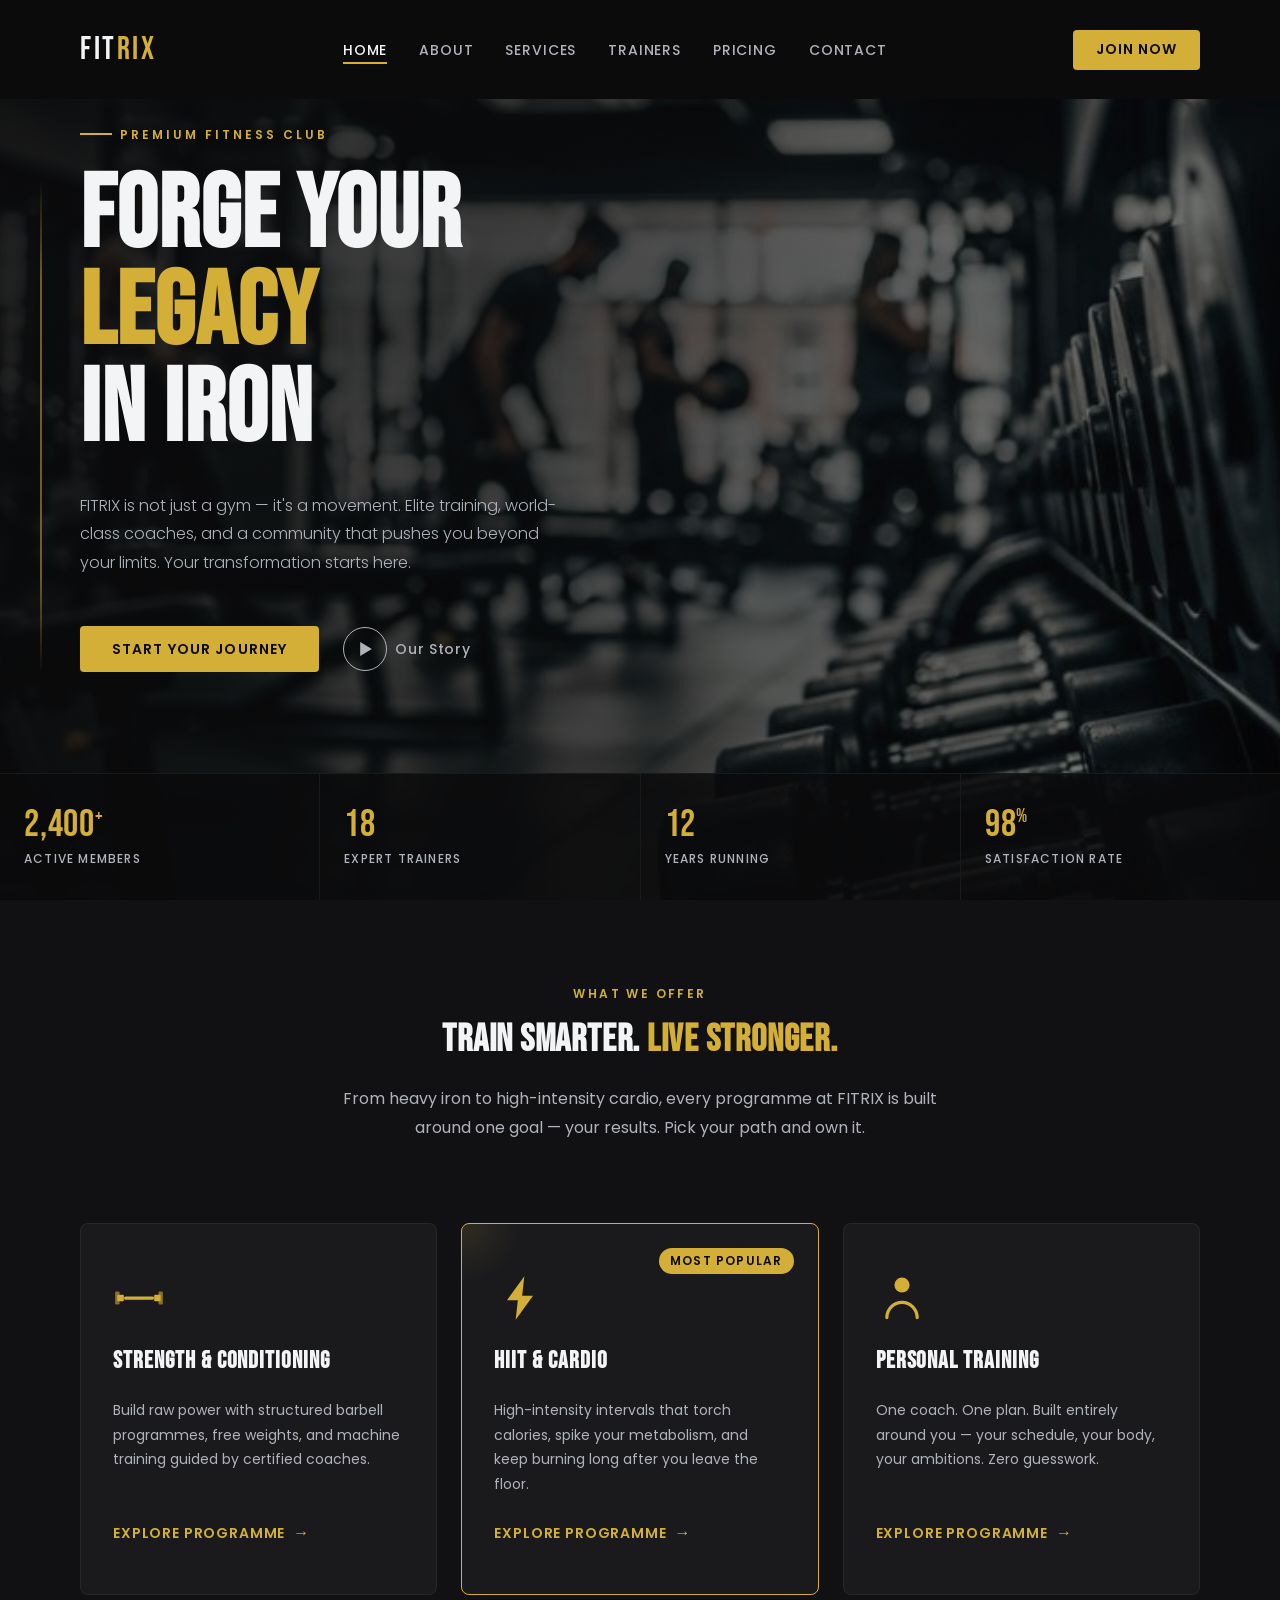
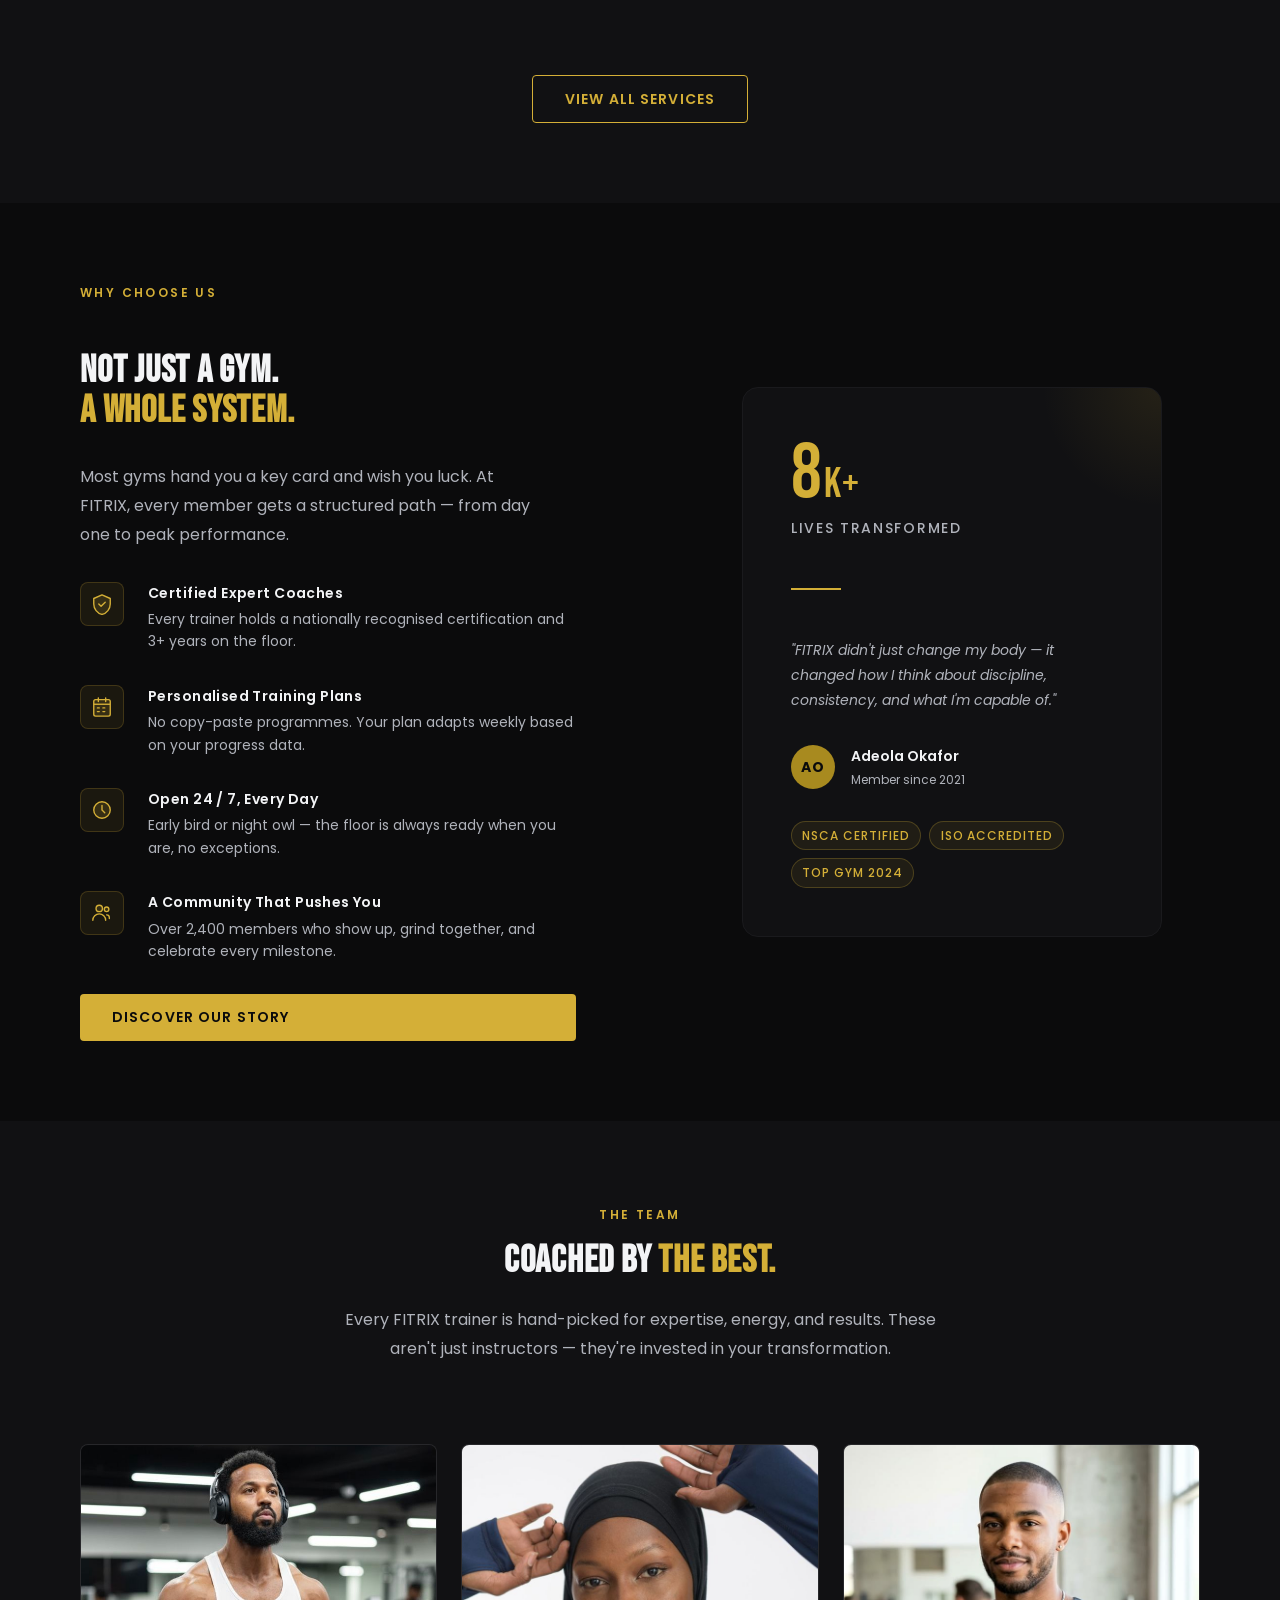
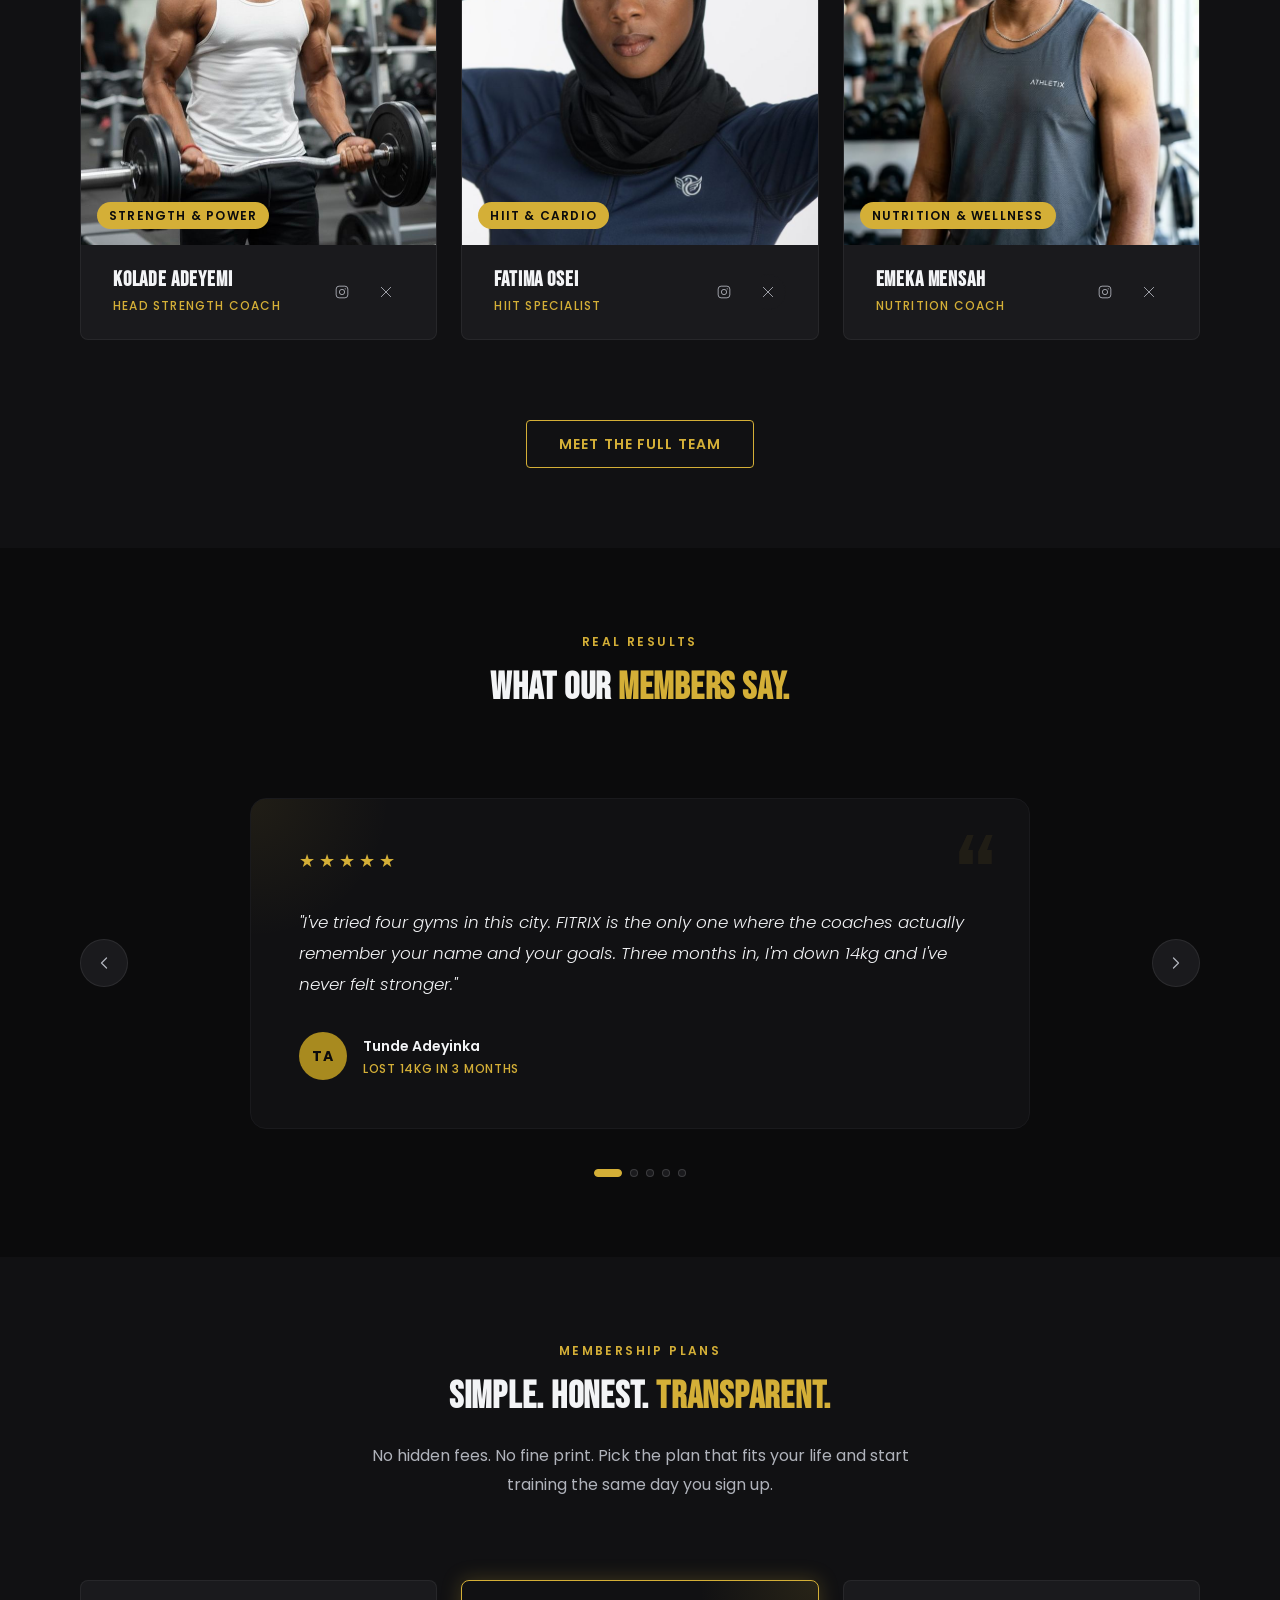
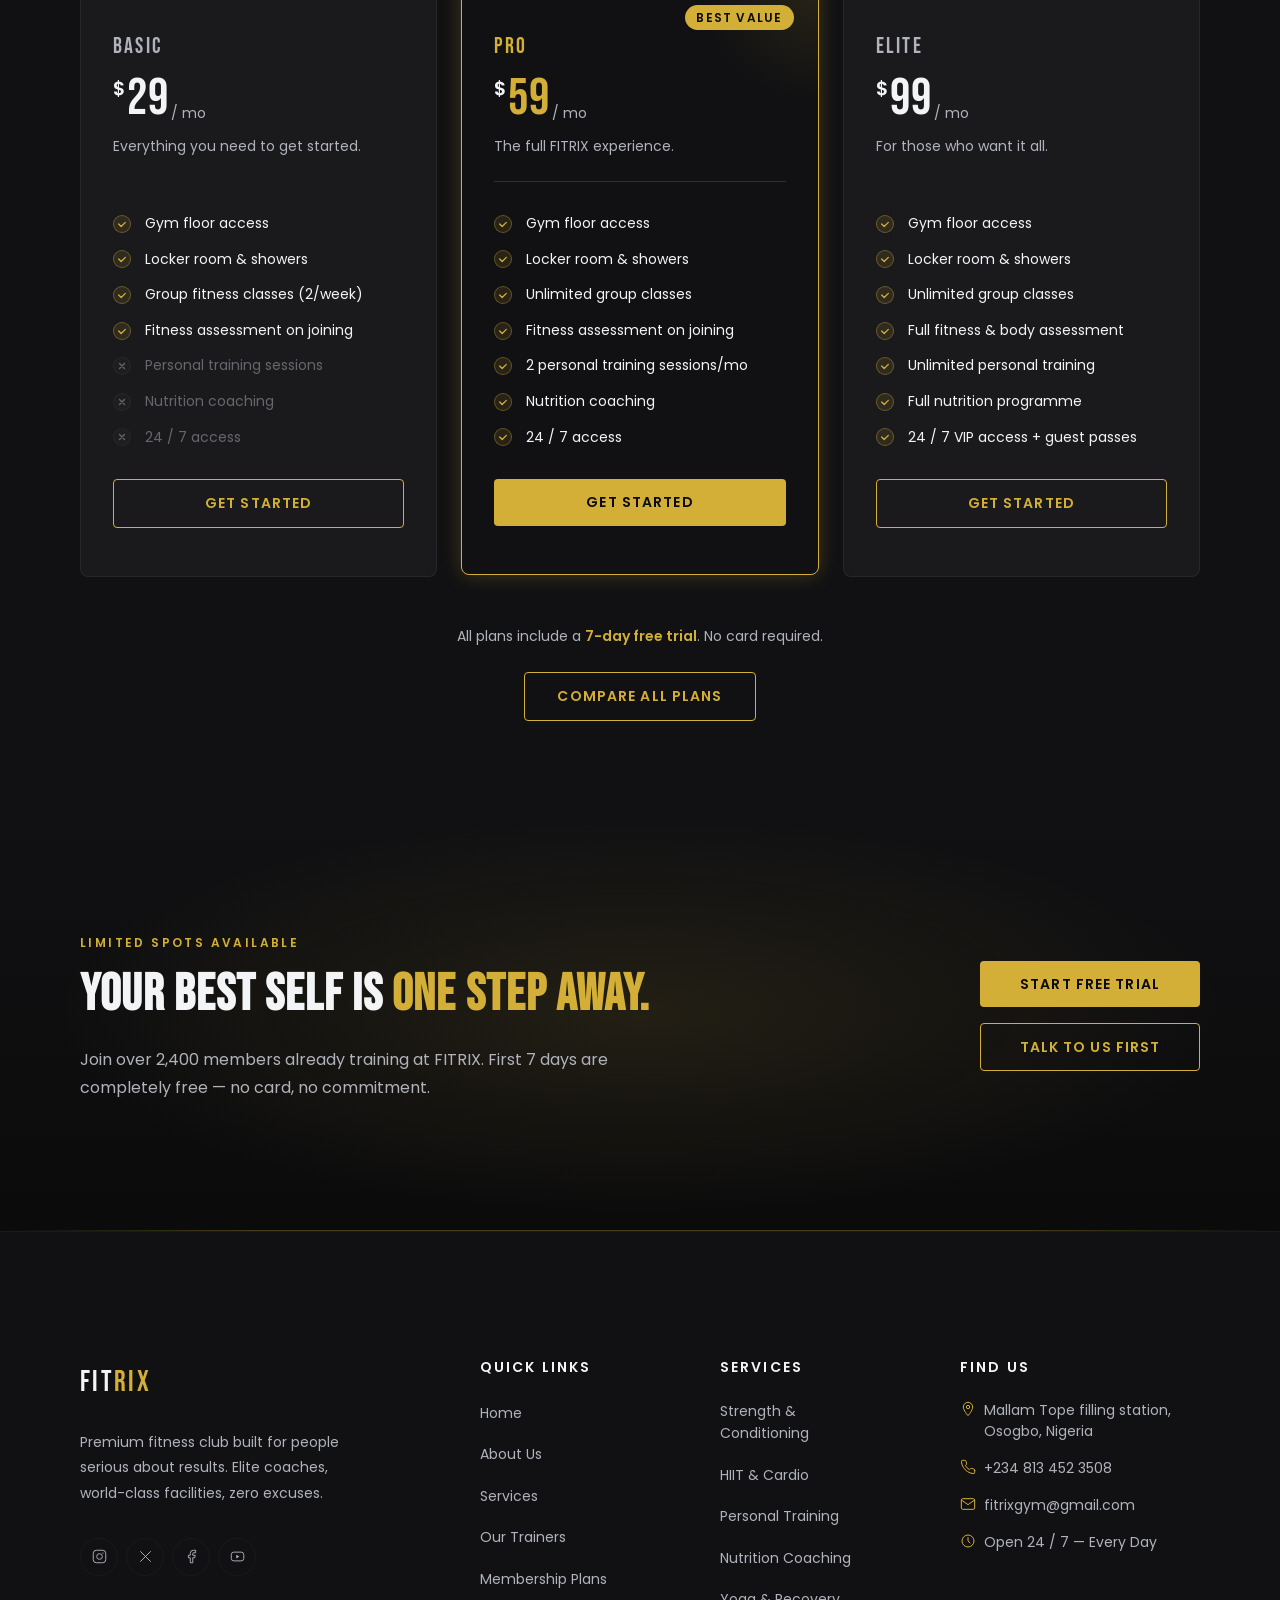
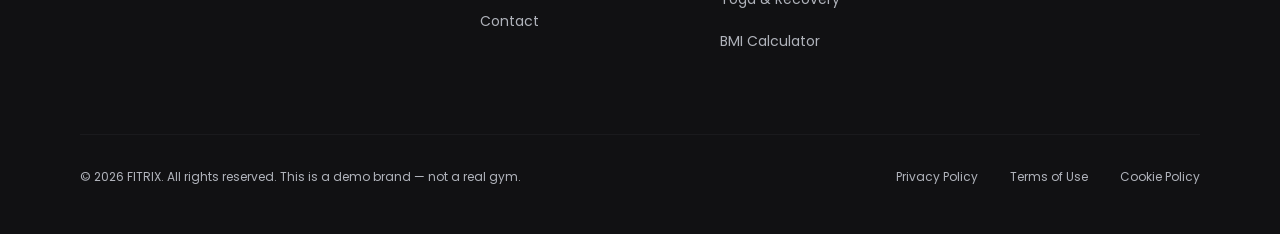
==== commit 060dd425: "Add new trainers, update pages and styling" ====
--- a/index.html
+++ b/index.html
@@ -89,7 +89,7 @@
       drop the image into assets/images/hero/, update the src,
       and delete the .hero__bg-fallback div underneath it.
     -->
-    <!--
+   
     <img
       class="hero__bg"
       src="assets/images/hero/hero-bg.jpg"
@@ -97,10 +97,7 @@
       aria-hidden="true"
       loading="eager"
     />
-    -->
-
-    <!-- Gradient fallback — remove once real photo is added -->
-    <div class="hero__bg-fallback" aria-hidden="true"></div>
+    
 
     <!-- Dark overlay on top of background -->
     <div class="hero__overlay" aria-hidden="true"></div>
@@ -444,15 +441,7 @@
         <!-- Trainer 1 -->
         <article class="trainer-card anim-fade-up">
           <div class="trainer-card__image-wrap">
-            <!--
-              Drop a real photo into assets/images/trainers/
-              and replace the src below. The initials placeholder
-              will hide automatically once the image loads.
-            -->
-            <div class="trainer-card__placeholder" aria-hidden="true">KA</div>
-            <!-- <img src="assets/images/trainers/trainer-1.jpg" alt="Kolade Adeyemi" loading="lazy" /> -->
-
-            <!-- Specialty tag sits on top of the image -->
+            <img src="assets/images/trainers/kolade.jpg" alt="Kolade Adeyemi" loading="lazy" />
             <span class="trainer-card__tag">Strength &amp; Power</span>
           </div>
 
@@ -483,8 +472,7 @@
         <!-- Trainer 2 -->
         <article class="trainer-card anim-fade-up">
           <div class="trainer-card__image-wrap">
-            <div class="trainer-card__placeholder" aria-hidden="true">FO</div>
-            <!-- <img src="assets/images/trainers/trainer-2.jpg" alt="Fatima Osei" loading="lazy" /> -->
+            <img src="assets/images/trainers/fatima.jpg" alt="Fatima Osei" loading="lazy" />
             <span class="trainer-card__tag">HIIT &amp; Cardio</span>
           </div>
 
@@ -514,8 +502,7 @@
         <!-- Trainer 3 -->
         <article class="trainer-card anim-fade-up">
           <div class="trainer-card__image-wrap">
-            <div class="trainer-card__placeholder" aria-hidden="true">EM</div>
-            <!-- <img src="assets/images/trainers/trainer-3.jpg" alt="Emeka Mensah" loading="lazy" /> -->
+            <img src="assets/images/trainers/emeka.jpg" alt="Emeka Mensah" loading="lazy" />
             <span class="trainer-card__tag">Nutrition &amp; Wellness</span>
           </div>
 
@@ -960,7 +947,7 @@
                   <circle cx="12" cy="9" r="2.5" stroke="currentColor" stroke-width="1.5"/>
                 </svg>
               </span>
-              <span>14 Iron District, Lagos, Nigeria</span>
+              <span>Mallam Tope filling station, Osogbo, Nigeria</span>
             </li>
             <li>
               <span class="footer__contact-icon" aria-hidden="true">
@@ -968,7 +955,7 @@
                   <path d="M22 16.92v3a2 2 0 01-2.18 2 19.79 19.79 0 01-8.63-3.07 19.5 19.5 0 01-6-6A19.79 19.79 0 012.12 4.18 2 2 0 014.11 2h3a2 2 0 012 1.72c.127.96.361 1.903.7 2.81a2 2 0 01-.45 2.11L8.09 9.91a16 16 0 006 6l1.27-1.27a2 2 0 012.11-.45c.907.339 1.85.573 2.81.7A2 2 0 0122 16.92z" stroke="currentColor" stroke-width="1.5" stroke-linecap="round" stroke-linejoin="round"/>
                 </svg>
               </span>
-              <span>+234 800 FITRIX</span>
+              <span>+234 813 452 3508</span>
             </li>
             <li>
               <span class="footer__contact-icon" aria-hidden="true">
@@ -977,7 +964,7 @@
                   <path d="M22 6l-10 7L2 6" stroke="currentColor" stroke-width="1.5" stroke-linecap="round"/>
                 </svg>
               </span>
-              <span>hello@fitrix.com</span>
+              <span>fitrixgym@gmail.com</span>
             </li>
             <li>
               <span class="footer__contact-icon" aria-hidden="true">
--- a/css/style.css
+++ b/css/style.css
@@ -299,16 +299,16 @@
   width: 100%;
   z-index: var(--z-nav);
   padding-block: var(--space-lg);
-  transition: background-color var(--transition-base),
-              padding var(--transition-base);
-}
-
-/* Solid dark background applied via JS once user scrolls */
+  background-color: var(--color-black);   /* always solid black — no transparency */
+  transition: padding var(--transition-base),
+              box-shadow var(--transition-base);
+}
+
+/* Adds depth + border when user scrolls down */
 .navbar.scrolled {
-  background-color: rgba(11, 11, 12, 0.95);
-  backdrop-filter: blur(10px);
   padding-block: var(--space-md);
   border-bottom: 1px solid var(--color-black-muted);
+  box-shadow: 0 2px 20px rgba(0, 0, 0, 0.6);
 }
 
 .navbar .container {
@@ -1167,7 +1167,7 @@
 /* Image wrapper — fixed height so all cards are uniform */
 .trainer-card__image-wrap {
   position: relative;
-  height: 280px;
+  height: 400px;
   background-color: var(--color-black-soft);
   overflow: hidden;
 }
@@ -1177,8 +1177,9 @@
   width: 100%;
   height: 100%;
   object-fit: cover;
-  object-position: center top;
+  object-position: center center;
   transition: transform var(--transition-slow);
+  display: block;
 }
 
 .trainer-card:hover .trainer-card__image-wrap img {
@@ -2542,4 +2543,1630 @@
   color: var(--color-gold);
   letter-spacing: 0.08em;
   text-transform: uppercase;
+}
+
+
+/* ============================================================
+   24. SERVICES FULL PAGE
+   ============================================================ */
+
+.services-full {
+  background-color: var(--color-black-soft);
+}
+
+/* Centered header — same pattern throughout */
+.services-full__header {
+  text-align: center;
+  max-width: 640px;
+  margin-inline: auto;
+  margin-bottom: var(--space-3xl);
+}
+
+.services-full__header h2 {
+  margin-bottom: var(--space-lg);
+}
+
+.services-full__intro {
+  font-size: 1rem;
+  color: var(--color-white-dim);
+  line-height: 1.8;
+}
+
+/* 2-column grid — bigger cards than the snapshot version */
+.services-full__grid {
+  display: grid;
+  grid-template-columns: repeat(2, 1fr);
+  gap: var(--space-lg);
+}
+
+
+/* ============================================================
+   SERVICE CARD — FULL VERSION
+   Larger than the home snapshot cards — includes benefit list
+   ============================================================ */
+
+.svc-card {
+  position: relative;
+  background-color: var(--color-black-muted);
+  border: 1px solid rgba(255, 255, 255, 0.06);
+  border-radius: var(--radius-md);
+  padding: var(--space-2xl);
+  display: flex;
+  flex-direction: column;
+  gap: var(--space-lg);
+  transition: border-color var(--transition-base),
+              transform var(--transition-base),
+              box-shadow var(--transition-base);
+  overflow: hidden;
+}
+
+.svc-card:hover {
+  border-color: var(--color-gold);
+  transform: translateY(-5px);
+  box-shadow: var(--shadow-gold);
+}
+
+/* Gold corner glow on hover */
+.svc-card::before {
+  content: '';
+  position: absolute;
+  top: 0;
+  left: 0;
+  width: 80px;
+  height: 80px;
+  background: radial-gradient(circle at top left, rgba(212, 175, 55, 0.1), transparent 70%);
+  opacity: 0;
+  transition: opacity var(--transition-base);
+  pointer-events: none;
+}
+
+.svc-card:hover::before {
+  opacity: 1;
+}
+
+/* Featured card — gold border by default */
+.svc-card--featured {
+  border-color: var(--color-gold);
+}
+
+.svc-card--featured::before {
+  opacity: 1;
+}
+
+/* "Most Popular" tag */
+.svc-card__tag {
+  position: absolute;
+  top: var(--space-lg);
+  right: var(--space-lg);
+  font-size: var(--fs-label);
+  font-weight: var(--fw-semi);
+  letter-spacing: 0.1em;
+  text-transform: uppercase;
+  color: var(--color-black);
+  background-color: var(--color-gold);
+  padding: 0.2rem 0.7rem;
+  border-radius: var(--radius-pill);
+}
+
+/* Gold icon */
+.svc-card__icon {
+  width: 52px;
+  height: 52px;
+  color: var(--color-gold);
+  flex-shrink: 0;
+}
+
+.svc-card__icon svg {
+  width: 100%;
+  height: 100%;
+}
+
+/* Body wraps title, text, benefits, cta */
+.svc-card__body {
+  display: flex;
+  flex-direction: column;
+  gap: var(--space-lg);
+  flex: 1;
+}
+
+.svc-card__title {
+  font-family: var(--font-headline);
+  font-size: 1.6rem;
+  letter-spacing: 0.04em;
+  color: var(--color-white);
+  line-height: 1.1;
+}
+
+.svc-card__text {
+  font-size: var(--fs-small);
+  color: var(--color-white-dim);
+  line-height: 1.75;
+}
+
+/* Benefit bullet list */
+.svc-card__benefits {
+  display: flex;
+  flex-direction: column;
+  gap: var(--space-sm);
+  flex: 1;
+}
+
+.svc-card__benefits li {
+  display: flex;
+  align-items: center;
+  gap: var(--space-sm);
+  font-size: var(--fs-small);
+  color: var(--color-white-dim);
+  line-height: 1.5;
+  padding-left: var(--space-lg);
+  position: relative;
+}
+
+/* Gold dot before each benefit */
+.svc-card__benefits li::before {
+  content: '';
+  position: absolute;
+  left: 0;
+  top: 50%;
+  transform: translateY(-50%);
+  width: 6px;
+  height: 6px;
+  border-radius: 50%;
+  background-color: var(--color-gold);
+  flex-shrink: 0;
+}
+
+/* CTA button — full width, pinned to bottom */
+.svc-card__cta {
+  width: 100%;
+  justify-content: center;
+  margin-top: auto;
+}
+
+
+/* ============================================================
+   25. HOW IT WORKS
+   ============================================================ */
+
+.how-it-works {
+  background-color: var(--color-black);
+}
+
+.how-it-works__header {
+  text-align: center;
+  max-width: 560px;
+  margin-inline: auto;
+  margin-bottom: var(--space-3xl);
+}
+
+.how-it-works__header h2 {
+  margin-bottom: var(--space-lg);
+}
+
+.how-it-works__intro {
+  font-size: 1rem;
+  color: var(--color-white-dim);
+  line-height: 1.8;
+}
+
+/* Steps row — step, arrow, step, arrow, step */
+.how-it-works__steps {
+  display: flex;
+  align-items: center;
+  justify-content: center;
+  gap: var(--space-lg);
+}
+
+/* Individual step block */
+.how-step {
+  flex: 1;
+  max-width: 280px;
+  display: flex;
+  flex-direction: column;
+  align-items: center;
+  text-align: center;
+  gap: var(--space-lg);
+  position: relative;
+}
+
+/* Big faded step number behind icon */
+.how-step__number {
+  position: absolute;
+  top: -16px;
+  left: 50%;
+  transform: translateX(-50%);
+  font-family: var(--font-headline);
+  font-size: 5rem;
+  line-height: 1;
+  color: var(--color-gold);
+  opacity: 0.06;
+  user-select: none;
+  pointer-events: none;
+  letter-spacing: 0.02em;
+}
+
+/* Icon circle */
+.how-step__icon {
+  width: 72px;
+  height: 72px;
+  border-radius: 50%;
+  background-color: var(--color-black-soft);
+  border: 1px solid var(--color-black-muted);
+  display: flex;
+  align-items: center;
+  justify-content: center;
+  color: var(--color-gold);
+  position: relative;
+  z-index: 1;
+  transition: border-color var(--transition-base),
+              background-color var(--transition-base);
+}
+
+.how-step__icon svg {
+  width: 36px;
+  height: 36px;
+}
+
+.how-step:hover .how-step__icon {
+  border-color: var(--color-gold);
+  background-color: rgba(212, 175, 55, 0.08);
+}
+
+.how-step__title {
+  font-family: var(--font-headline);
+  font-size: 1.4rem;
+  letter-spacing: 0.04em;
+  color: var(--color-white);
+}
+
+.how-step__text {
+  font-size: var(--fs-small);
+  color: var(--color-white-dim);
+  line-height: 1.75;
+}
+
+/* Arrow connector between steps */
+.how-step__connector {
+  width: 60px;
+  flex-shrink: 0;
+  color: var(--color-gold);
+  opacity: 0.4;
+}
+
+.how-step__connector svg {
+  width: 100%;
+  height: auto;
+}
+
+
+/* ============================================================
+   26. TRAINERS INTRO STRIP
+   ============================================================ */
+
+.trainers-intro {
+  background-color: var(--color-black-soft);
+  padding-block: var(--space-2xl);
+}
+
+/* Two-column — headline left, stats right */
+.trainers-intro__inner {
+  display: flex;
+  align-items: center;
+  justify-content: space-between;
+  gap: var(--space-3xl);
+}
+
+.trainers-intro__text {
+  max-width: 580px;
+}
+
+.trainers-intro__text h2 {
+  font-size: clamp(1.8rem, 3vw, 2.6rem);
+  margin-bottom: var(--space-lg);
+  line-height: 1.05;
+}
+
+.trainers-intro__text p {
+  font-size: 1rem;
+  color: var(--color-white-dim);
+  line-height: 1.8;
+}
+
+/* Three quick stats on the right */
+.trainers-intro__stats {
+  display: flex;
+  gap: var(--space-2xl);
+  flex-shrink: 0;
+}
+
+.t-stat {
+  display: flex;
+  flex-direction: column;
+  align-items: center;
+  gap: var(--space-xs);
+  text-align: center;
+}
+
+.t-stat__number {
+  font-family: var(--font-headline);
+  font-size: clamp(2rem, 3.5vw, 3rem);
+  color: var(--color-gold);
+  line-height: 1;
+  letter-spacing: 0.02em;
+}
+
+.t-stat__number sup {
+  font-size: 0.45em;
+  color: var(--color-gold);
+}
+
+.t-stat__label {
+  font-size: var(--fs-label);
+  font-weight: var(--fw-medium);
+  letter-spacing: 0.1em;
+  text-transform: uppercase;
+  color: var(--color-white-dim);
+  white-space: nowrap;
+}
+
+
+/* ============================================================
+   27. TRAINERS FULL GRID
+   ============================================================ */
+
+.trainers-grid-section {
+  background-color: var(--color-black);
+}
+
+.trainers-grid-section__header {
+  text-align: center;
+  max-width: 520px;
+  margin-inline: auto;
+  margin-bottom: var(--space-3xl);
+}
+
+.trainers-grid-section__header h2 {
+  margin-bottom: 0;
+}
+
+/* 3-column grid — 6 cards, 2 rows */
+.trainers-full__grid {
+  display: grid;
+  grid-template-columns: repeat(3, 1fr);
+  gap: var(--space-lg);
+}
+
+
+/* ============================================================
+   TRAINER FULL CARD
+   Taller than the preview cards — includes bio + certs
+   ============================================================ */
+
+.trainer-full-card {
+  background-color: var(--color-black-soft);
+  border: 1px solid rgba(255, 255, 255, 0.06);
+  border-radius: var(--radius-md);
+  overflow: hidden;
+  display: flex;
+  flex-direction: column;
+  transition: border-color var(--transition-base),
+              transform var(--transition-base),
+              box-shadow var(--transition-base);
+}
+
+.trainer-full-card:hover {
+  border-color: var(--color-gold);
+  transform: translateY(-6px);
+  box-shadow: var(--shadow-gold);
+}
+
+/* Image area */
+.trainer-full-card__image-wrap {
+  position: relative;
+  height: 400px;
+  background-color: var(--color-black-muted);
+  overflow: hidden;
+  flex-shrink: 0;
+}
+
+.trainer-full-card__image-wrap img {
+  width: 100%;
+  height: 100%;
+  object-fit: cover;
+  object-position: center center;
+  transition: transform var(--transition-slow);
+  display: block;
+}
+
+.trainer-full-card:hover .trainer-full-card__image-wrap img {
+  transform: scale(1.04);
+}
+
+/* Initials placeholder */
+.trainer-full-card__placeholder {
+  width: 100%;
+  height: 100%;
+  display: flex;
+  align-items: center;
+  justify-content: center;
+  font-family: var(--font-headline);
+  font-size: 4rem;
+  letter-spacing: 0.1em;
+  color: var(--color-gold);
+  background: linear-gradient(160deg, var(--color-black-muted) 0%, var(--color-black-soft) 100%);
+  user-select: none;
+}
+
+/* Specialty tag over the image */
+.trainer-full-card__tag {
+  position: absolute;
+  bottom: var(--space-md);
+  left: var(--space-md);
+  font-size: var(--fs-label);
+  font-weight: var(--fw-semi);
+  letter-spacing: 0.1em;
+  text-transform: uppercase;
+  color: var(--color-black);
+  background-color: var(--color-gold);
+  padding: 0.25rem 0.75rem;
+  border-radius: var(--radius-pill);
+}
+
+/* Card body */
+.trainer-full-card__body {
+  padding: var(--space-xl);
+  display: flex;
+  flex-direction: column;
+  gap: var(--space-lg);
+  flex: 1;
+}
+
+/* Name + social row */
+.trainer-full-card__top {
+  display: flex;
+  align-items: flex-start;
+  justify-content: space-between;
+  gap: var(--space-md);
+}
+
+.trainer-full-card__name {
+  font-family: var(--font-headline);
+  font-size: 1.4rem;
+  letter-spacing: 0.04em;
+  color: var(--color-white);
+  line-height: 1.1;
+  margin-bottom: var(--space-xs);
+}
+
+.trainer-full-card__role {
+  font-size: var(--fs-label);
+  font-weight: var(--fw-medium);
+  letter-spacing: 0.1em;
+  text-transform: uppercase;
+  color: var(--color-gold);
+}
+
+.trainer-full-card__socials {
+  display: flex;
+  gap: var(--space-xs);
+  flex-shrink: 0;
+}
+
+/* Bio paragraph */
+.trainer-full-card__bio {
+  font-size: var(--fs-small);
+  color: var(--color-white-dim);
+  line-height: 1.75;
+  flex: 1;
+}
+
+/* Certification pills at bottom */
+.trainer-full-card__certs {
+  display: flex;
+  flex-wrap: wrap;
+  gap: var(--space-xs);
+  margin-top: auto;
+}
+
+.trainer-cert {
+  font-size: var(--fs-label);
+  font-weight: var(--fw-medium);
+  letter-spacing: 0.06em;
+  color: var(--color-gold);
+  background-color: rgba(212, 175, 55, 0.08);
+  border: 1px solid rgba(212, 175, 55, 0.2);
+  padding: 0.2rem 0.6rem;
+  border-radius: var(--radius-pill);
+}
+
+
+/* ============================================================
+   28. JOIN THE TEAM STRIP
+   ============================================================ */
+
+.join-team {
+  background-color: var(--color-black-soft);
+  border-top: 1px solid var(--color-black-muted);
+  border-bottom: 1px solid var(--color-black-muted);
+}
+
+/* Horizontal layout — text left, button right */
+.join-team__inner {
+  display: flex;
+  align-items: center;
+  justify-content: space-between;
+  gap: var(--space-3xl);
+}
+
+.join-team__text {
+  max-width: 580px;
+}
+
+.join-team__text h2 {
+  font-size: clamp(1.8rem, 3vw, 2.6rem);
+  margin-bottom: var(--space-md);
+  line-height: 1.05;
+}
+
+.join-team__text p {
+  font-size: 1rem;
+  color: var(--color-white-dim);
+  line-height: 1.8;
+}
+
+.join-team .btn {
+  flex-shrink: 0;
+  white-space: nowrap;
+}
+
+
+/* ============================================================
+   29. PRICING FULL PAGE
+   ============================================================ */
+
+.pricing-full {
+  background-color: var(--color-black-soft);
+}
+
+.pricing-full__header {
+  text-align: center;
+  max-width: 620px;
+  margin-inline: auto;
+  margin-bottom: var(--space-3xl);
+  display: flex;
+  flex-direction: column;
+  align-items: center;
+  gap: var(--space-lg);
+}
+
+.pricing-full__header h2 {
+  margin-bottom: 0;
+}
+
+.pricing-full__intro {
+  font-size: 1rem;
+  color: var(--color-white-dim);
+  line-height: 1.8;
+  text-align: center;
+}
+
+/* Monthly / Annual toggle */
+.pricing-toggle {
+  display: flex;
+  align-items: center;
+  background-color: var(--color-black-muted);
+  border: 1px solid rgba(255,255,255,0.08);
+  border-radius: var(--radius-pill);
+  padding: 4px;
+  gap: 4px;
+  margin-top: var(--space-md);
+}
+
+.pricing-toggle__btn {
+  font-family: var(--font-body);
+  font-size: var(--fs-small);
+  font-weight: var(--fw-medium);
+  letter-spacing: 0.05em;
+  color: var(--color-white-dim);
+  padding: 0.5rem 1.25rem;
+  border-radius: var(--radius-pill);
+  transition: all var(--transition-base);
+  display: flex;
+  align-items: center;
+  gap: var(--space-sm);
+}
+
+.pricing-toggle__btn.active {
+  background-color: var(--color-gold);
+  color: var(--color-black);
+  font-weight: var(--fw-semi);
+}
+
+.pricing-toggle__save {
+  font-size: var(--fs-label);
+  font-weight: var(--fw-semi);
+  color: var(--color-black);
+  background-color: var(--color-gold-light);
+  padding: 0.1rem 0.4rem;
+  border-radius: var(--radius-pill);
+  display: none;  /* shown via JS when annual is active */
+}
+
+.pricing-toggle__btn.active .pricing-toggle__save {
+  display: inline-block;
+}
+
+/* 3-column card grid */
+.pricing-full__grid {
+  display: grid;
+  grid-template-columns: repeat(3, 1fr);
+  gap: var(--space-lg);
+  align-items: start;
+  margin-bottom: var(--space-xl);
+}
+
+/* Small note below the grid */
+.pricing-full__note {
+  text-align: center;
+  font-size: var(--fs-small);
+  color: var(--color-white-dim);
+}
+
+
+/* ============================================================
+   PRICING CARD — FULL VERSION
+   ============================================================ */
+
+.pricing-card-full {
+  position: relative;
+  background-color: var(--color-black-muted);
+  border: 1px solid rgba(255, 255, 255, 0.06);
+  border-radius: var(--radius-md);
+  padding: var(--space-2xl) var(--space-xl);
+  display: flex;
+  flex-direction: column;
+  gap: var(--space-xl);
+  overflow: hidden;
+  transition: border-color var(--transition-base),
+              transform var(--transition-base),
+              box-shadow var(--transition-base);
+}
+
+.pricing-card-full:hover {
+  border-color: var(--color-gold);
+  transform: translateY(-5px);
+  box-shadow: var(--shadow-gold);
+}
+
+/* Pro card — elevated by default */
+.pricing-card-full--featured {
+  border-color: var(--color-gold);
+  transform: translateY(-8px);
+  box-shadow: var(--shadow-gold);
+  background-color: var(--color-black-soft);
+}
+
+.pricing-card-full--featured::before {
+  content: '';
+  position: absolute;
+  top: 0; right: 0;
+  width: 120px; height: 120px;
+  background: radial-gradient(circle at top right, rgba(212,175,55,0.12), transparent 70%);
+  pointer-events: none;
+}
+
+.pricing-card-full__badge {
+  position: absolute;
+  top: var(--space-lg);
+  right: var(--space-lg);
+  font-size: var(--fs-label);
+  font-weight: var(--fw-semi);
+  letter-spacing: 0.1em;
+  text-transform: uppercase;
+  color: var(--color-black);
+  background-color: var(--color-gold);
+  padding: 0.2rem 0.7rem;
+  border-radius: var(--radius-pill);
+}
+
+.pricing-card-full__header {
+  display: flex;
+  flex-direction: column;
+  gap: var(--space-sm);
+}
+
+/* Divider under header */
+.pricing-card-full__header::after {
+  content: '';
+  display: block;
+  width: 100%;
+  height: 1px;
+  background-color: var(--color-black-muted);
+  margin-top: var(--space-md);
+}
+
+.pricing-card-full--featured .pricing-card-full__header::after {
+  background-color: rgba(212, 175, 55, 0.2);
+}
+
+.pricing-card-full__tier {
+  font-family: var(--font-headline);
+  font-size: 1.4rem;
+  letter-spacing: 0.1em;
+  text-transform: uppercase;
+  color: var(--color-white-dim);
+}
+
+.pricing-card-full--featured .pricing-card-full__tier {
+  color: var(--color-gold);
+}
+
+.pricing-card-full__price {
+  display: flex;
+  align-items: flex-start;
+  gap: 2px;
+  line-height: 1;
+}
+
+.pricing-card-full__currency {
+  font-size: 1.2rem;
+  font-weight: var(--fw-semi);
+  color: var(--color-white);
+  margin-top: 6px;
+}
+
+.pricing-card-full__amount {
+  font-family: var(--font-headline);
+  font-size: clamp(2.8rem, 4vw, 3.8rem);
+  letter-spacing: 0.02em;
+  color: var(--color-white);
+  line-height: 1;
+  transition: all var(--transition-base);
+}
+
+.pricing-card-full--featured .pricing-card-full__amount {
+  color: var(--color-gold);
+}
+
+.pricing-card-full__period {
+  font-size: var(--fs-small);
+  color: var(--color-white-dim);
+  align-self: flex-end;
+  margin-bottom: 4px;
+}
+
+.pricing-card-full__tagline {
+  font-size: var(--fs-small);
+  color: var(--color-white-dim);
+  line-height: 1.5;
+}
+
+/* CTA button — full width */
+.pricing-card-full__cta {
+  width: 100%;
+  justify-content: center;
+}
+
+/* Feature list */
+.pricing-card-full__features {
+  display: flex;
+  flex-direction: column;
+  gap: var(--space-md);
+}
+
+.pcf-feature {
+  display: flex;
+  align-items: center;
+  font-size: var(--fs-small);
+  line-height: 1.4;
+  position: relative;
+  padding-left: var(--space-xl);
+}
+
+.pcf-feature--yes::before {
+  content: '';
+  position: absolute;
+  left: 0; top: 50%;
+  transform: translateY(-50%);
+  width: 18px; height: 18px;
+  border-radius: 50%;
+  background-color: rgba(212,175,55,0.12);
+  border: 1px solid rgba(212,175,55,0.35);
+  background-image: url("data:image/svg+xml,%3Csvg viewBox='0 0 12 12' fill='none' xmlns='http://www.w3.org/2000/svg'%3E%3Cpath d='M2 6l3 3 5-5' stroke='%23D4AF37' stroke-width='1.5' stroke-linecap='round' stroke-linejoin='round'/%3E%3C/svg%3E");
+  background-repeat: no-repeat;
+  background-position: center;
+  background-size: 10px;
+}
+
+.pcf-feature--yes { color: var(--color-white); }
+
+.pcf-feature--no::before {
+  content: '';
+  position: absolute;
+  left: 0; top: 50%;
+  transform: translateY(-50%);
+  width: 18px; height: 18px;
+  border-radius: 50%;
+  background-color: rgba(255,255,255,0.04);
+  border: 1px solid rgba(255,255,255,0.08);
+  background-image: url("data:image/svg+xml,%3Csvg viewBox='0 0 12 12' fill='none' xmlns='http://www.w3.org/2000/svg'%3E%3Cpath d='M3 3l6 6M9 3l-6 6' stroke='%23B0B3BB' stroke-width='1.5' stroke-linecap='round'/%3E%3C/svg%3E");
+  background-repeat: no-repeat;
+  background-position: center;
+  background-size: 10px;
+}
+
+.pcf-feature--no { color: var(--color-white-dim); opacity: 0.5; }
+
+
+/* ============================================================
+   30. COMPARISON TABLE
+   ============================================================ */
+
+.comparison {
+  background-color: var(--color-black);
+}
+
+.comparison__header {
+  text-align: center;
+  max-width: 520px;
+  margin-inline: auto;
+  margin-bottom: var(--space-3xl);
+}
+
+.comparison__header h2 { margin-bottom: 0; }
+
+/* Scroll wrapper for small screens */
+.comparison__wrap {
+  overflow-x: auto;
+  -webkit-overflow-scrolling: touch;
+  border-radius: var(--radius-md);
+  border: 1px solid var(--color-black-muted);
+}
+
+.comparison-table {
+  width: 100%;
+  min-width: 560px;
+  border-collapse: collapse;
+  font-size: var(--fs-small);
+}
+
+.comparison-table thead {
+  background-color: var(--color-black-soft);
+}
+
+.comparison-table th {
+  padding: var(--space-lg) var(--space-xl);
+  font-family: var(--font-headline);
+  font-size: 1.1rem;
+  letter-spacing: 0.06em;
+  color: var(--color-white);
+  text-align: center;
+  border-bottom: 1px solid var(--color-black-muted);
+}
+
+.comparison-table th.comparison-table__feature-col {
+  text-align: left;
+  color: var(--color-white-dim);
+  font-family: var(--font-body);
+  font-size: var(--fs-label);
+  font-weight: var(--fw-semi);
+  letter-spacing: 0.1em;
+  text-transform: uppercase;
+}
+
+/* Gold column highlight for Pro */
+.comparison-table__featured-col {
+  background-color: rgba(212, 175, 55, 0.05);
+  border-left: 1px solid rgba(212, 175, 55, 0.2);
+  border-right: 1px solid rgba(212, 175, 55, 0.2);
+  color: var(--color-gold) !important;
+}
+
+.comparison-table tbody tr {
+  border-bottom: 1px solid var(--color-black-muted);
+  transition: background-color var(--transition-fast);
+}
+
+.comparison-table tbody tr:last-child {
+  border-bottom: none;
+}
+
+.comparison-table tbody tr:hover {
+  background-color: rgba(255, 255, 255, 0.02);
+}
+
+.comparison-table td {
+  padding: var(--space-md) var(--space-xl);
+  color: var(--color-white-dim);
+  text-align: center;
+}
+
+.comparison-table td:first-child {
+  text-align: left;
+  color: var(--color-white);
+  font-weight: var(--fw-medium);
+}
+
+/* Tick and cross symbols */
+.ct-yes {
+  color: var(--color-gold);
+  font-size: 1rem;
+  font-weight: var(--fw-bold);
+}
+
+.ct-no {
+  color: var(--color-white-dim);
+  opacity: 0.4;
+  font-size: 0.9rem;
+}
+
+
+/* ============================================================
+   31. FAQ ACCORDION
+   ============================================================ */
+
+.faq {
+  background-color: var(--color-black-soft);
+}
+
+.faq__header {
+  text-align: center;
+  max-width: 520px;
+  margin-inline: auto;
+  margin-bottom: var(--space-3xl);
+}
+
+.faq__header h2 { margin-bottom: 0; }
+
+.faq__list {
+  max-width: 780px;
+  margin-inline: auto;
+  display: flex;
+  flex-direction: column;
+  gap: 0;
+}
+
+/* Each FAQ item */
+.faq-item {
+  border-bottom: 1px solid var(--color-black-muted);
+}
+
+.faq-item:first-child {
+  border-top: 1px solid var(--color-black-muted);
+}
+
+/* Question button row */
+.faq-item__question {
+  width: 100%;
+  display: flex;
+  align-items: center;
+  justify-content: space-between;
+  gap: var(--space-xl);
+  padding: var(--space-xl) 0;
+  font-family: var(--font-body);
+  font-size: 1rem;
+  font-weight: var(--fw-medium);
+  color: var(--color-white);
+  text-align: left;
+  transition: color var(--transition-fast);
+}
+
+.faq-item__question:hover {
+  color: var(--color-gold);
+}
+
+/* Plus / minus icon */
+.faq-item__icon {
+  width: 22px;
+  height: 22px;
+  border-radius: 50%;
+  border: 1.5px solid var(--color-white-dim);
+  flex-shrink: 0;
+  position: relative;
+  transition: all var(--transition-base);
+}
+
+/* Horizontal line — always visible */
+.faq-item__icon::before {
+  content: '';
+  position: absolute;
+  top: 50%; left: 50%;
+  transform: translate(-50%, -50%);
+  width: 10px; height: 1.5px;
+  background-color: var(--color-white-dim);
+  transition: background-color var(--transition-fast);
+}
+
+/* Vertical line — rotates away when open */
+.faq-item__icon::after {
+  content: '';
+  position: absolute;
+  top: 50%; left: 50%;
+  transform: translate(-50%, -50%);
+  width: 1.5px; height: 10px;
+  background-color: var(--color-white-dim);
+  transition: transform var(--transition-base),
+              background-color var(--transition-fast);
+}
+
+/* Open state — icon becomes a gold minus */
+.faq-item__question[aria-expanded="true"] .faq-item__icon {
+  border-color: var(--color-gold);
+}
+
+.faq-item__question[aria-expanded="true"] .faq-item__icon::before,
+.faq-item__question[aria-expanded="true"] .faq-item__icon::after {
+  background-color: var(--color-gold);
+}
+
+.faq-item__question[aria-expanded="true"] .faq-item__icon::after {
+  transform: translate(-50%, -50%) rotate(90deg);
+  opacity: 0;
+}
+
+/* Answer panel */
+.faq-item__answer {
+  overflow: hidden;
+  max-height: 0;
+  transition: max-height 0.4s ease, padding 0.3s ease;
+  padding-bottom: 0;
+}
+
+.faq-item__answer:not([hidden]) {
+  max-height: 300px;
+  padding-bottom: var(--space-xl);
+}
+
+.faq-item__answer p {
+  font-size: var(--fs-small);
+  color: var(--color-white-dim);
+  line-height: 1.8;
+}
+
+
+/* ============================================================
+   32. CONTACT MAIN SECTION
+   ============================================================ */
+
+.contact-main {
+  background-color: var(--color-black-soft);
+}
+
+/* Two-column — form left, info right */
+.contact-main__inner {
+  display: grid;
+  grid-template-columns: 1.2fr 1fr;
+  gap: var(--space-4xl);
+  align-items: flex-start;
+}
+
+/* --- LEFT: Form wrap --- */
+
+.contact-form-wrap {
+  display: flex;
+  flex-direction: column;
+  gap: var(--space-xl);
+}
+
+.contact-form-wrap h2 {
+  line-height: 1.05;
+}
+
+.contact-form-wrap__sub {
+  font-size: var(--fs-small);
+  color: var(--color-white-dim);
+  line-height: 1.8;
+}
+
+/* Form layout */
+.contact-form {
+  display: flex;
+  flex-direction: column;
+  gap: var(--space-lg);
+}
+
+/* Two inputs side by side */
+.contact-form__row {
+  display: grid;
+  grid-template-columns: 1fr 1fr;
+  gap: var(--space-lg);
+}
+
+/* Individual field block */
+.form-field {
+  display: flex;
+  flex-direction: column;
+  gap: var(--space-sm);
+}
+
+.form-field__label {
+  font-size: var(--fs-small);
+  font-weight: var(--fw-medium);
+  letter-spacing: 0.04em;
+  color: var(--color-white);
+}
+
+/* Shared input / select / textarea styles */
+.form-field__input {
+  background-color: var(--color-black-muted);
+  border: 1px solid rgba(255, 255, 255, 0.08);
+  border-radius: var(--radius-sm);
+  padding: 0.75rem var(--space-md);
+  font-family: var(--font-body);
+  font-size: var(--fs-small);
+  color: var(--color-white);
+  transition: border-color var(--transition-base),
+              box-shadow var(--transition-base);
+  width: 100%;
+  outline: none;
+  appearance: none;
+  -webkit-appearance: none;
+}
+
+.form-field__input::placeholder {
+  color: var(--color-white-dim);
+  opacity: 0.5;
+}
+
+.form-field__input:focus {
+  border-color: var(--color-gold);
+  box-shadow: 0 0 0 3px rgba(212, 175, 55, 0.12);
+}
+
+/* Select arrow */
+.form-field__select {
+  background-image: url("data:image/svg+xml,%3Csvg viewBox='0 0 12 8' fill='none' xmlns='http://www.w3.org/2000/svg'%3E%3Cpath d='M1 1l5 5 5-5' stroke='%23B0B3BB' stroke-width='1.5' stroke-linecap='round' stroke-linejoin='round'/%3E%3C/svg%3E");
+  background-repeat: no-repeat;
+  background-position: right var(--space-md) center;
+  background-size: 12px;
+  padding-right: 2.5rem;
+  cursor: pointer;
+}
+
+.form-field__select option {
+  background-color: var(--color-black-soft);
+  color: var(--color-white);
+}
+
+/* Textarea — no resize handle */
+.form-field__textarea {
+  resize: vertical;
+  min-height: 140px;
+}
+
+/* Inline error message */
+.form-field__error {
+  font-size: var(--fs-label);
+  color: #e05c5c;
+  min-height: 1em;
+}
+
+/* Submit button — full width */
+.contact-form__submit {
+  width: 100%;
+  justify-content: center;
+  gap: var(--space-sm);
+}
+
+.contact-form__submit svg {
+  width: 16px;
+  height: 16px;
+}
+
+/* Success message */
+.contact-form__success {
+  display: flex;
+  align-items: center;
+  gap: var(--space-md);
+  background-color: rgba(212, 175, 55, 0.08);
+  border: 1px solid rgba(212, 175, 55, 0.3);
+  border-radius: var(--radius-sm);
+  padding: var(--space-lg);
+  color: var(--color-gold);
+}
+
+.contact-form__success svg {
+  width: 22px;
+  height: 22px;
+  flex-shrink: 0;
+  color: var(--color-gold);
+}
+
+.contact-form__success p {
+  font-size: var(--fs-small);
+  font-weight: var(--fw-medium);
+  color: var(--color-gold);
+  line-height: 1.5;
+}
+
+
+/* --- RIGHT: Contact info --- */
+
+.contact-info {
+  display: flex;
+  flex-direction: column;
+  gap: var(--space-xl);
+  position: sticky;
+  top: calc(80px + var(--space-xl));  /* sticks below the fixed navbar */
+}
+
+.contact-info h2 {
+  line-height: 1.05;
+}
+
+/* Info card grid */
+.contact-info__cards {
+  display: flex;
+  flex-direction: column;
+  gap: var(--space-md);
+}
+
+.contact-info-card {
+  display: flex;
+  align-items: flex-start;
+  gap: var(--space-md);
+  background-color: var(--color-black-muted);
+  border: 1px solid rgba(255, 255, 255, 0.06);
+  border-radius: var(--radius-md);
+  padding: var(--space-lg);
+  transition: border-color var(--transition-base);
+}
+
+.contact-info-card:hover {
+  border-color: var(--color-gold);
+}
+
+.contact-info-card__icon {
+  width: 40px;
+  height: 40px;
+  flex-shrink: 0;
+  color: var(--color-gold);
+  background-color: rgba(212, 175, 55, 0.08);
+  border-radius: var(--radius-sm);
+  padding: 8px;
+  display: flex;
+  align-items: center;
+  justify-content: center;
+}
+
+.contact-info-card__icon svg {
+  width: 100%;
+  height: 100%;
+}
+
+.contact-info-card__content {
+  display: flex;
+  flex-direction: column;
+  gap: 2px;
+}
+
+.contact-info-card__content strong {
+  font-size: var(--fs-small);
+  font-weight: var(--fw-semi);
+  color: var(--color-white);
+  margin-bottom: 2px;
+}
+
+.contact-info-card__content span {
+  font-size: var(--fs-small);
+  color: var(--color-white-dim);
+  line-height: 1.5;
+}
+
+/* Social links block */
+.contact-socials__label {
+  font-size: var(--fs-label);
+  font-weight: var(--fw-semi);
+  letter-spacing: 0.15em;
+  text-transform: uppercase;
+  color: var(--color-white-dim);
+  margin-bottom: var(--space-md);
+}
+
+.contact-socials__links {
+  display: flex;
+  flex-direction: column;
+  gap: var(--space-sm);
+}
+
+.contact-social-link {
+  display: flex;
+  align-items: center;
+  gap: var(--space-md);
+  font-size: var(--fs-small);
+  font-weight: var(--fw-medium);
+  color: var(--color-white-dim);
+  transition: color var(--transition-fast);
+}
+
+.contact-social-link__icon {
+  width: 36px;
+  height: 36px;
+  border-radius: 50%;
+  border: 1px solid rgba(255, 255, 255, 0.08);
+  display: flex;
+  align-items: center;
+  justify-content: center;
+  transition: all var(--transition-base);
+  flex-shrink: 0;
+}
+
+.contact-social-link__icon svg {
+  width: 15px;
+  height: 15px;
+}
+
+.contact-social-link:hover {
+  color: var(--color-gold);
+}
+
+.contact-social-link:hover .contact-social-link__icon {
+  background-color: var(--color-gold);
+  border-color: var(--color-gold);
+  color: var(--color-black);
+}
+
+
+/* ============================================================
+   33. BMI CALCULATOR SECTION
+   ============================================================ */
+
+.bmi-section {
+  background-color: var(--color-black);
+}
+
+.bmi-section__header {
+  text-align: center;
+  max-width: 600px;
+  margin-inline: auto;
+  margin-bottom: var(--space-3xl);
+}
+
+.bmi-section__header h2 { margin-bottom: var(--space-lg); }
+
+.bmi-section__intro {
+  font-size: 1rem;
+  color: var(--color-white-dim);
+  line-height: 1.8;
+}
+
+/* Wrapper card */
+.bmi-wrap {
+  max-width: 680px;
+  margin-inline: auto;
+  background-color: var(--color-black-soft);
+  border: 1px solid var(--color-black-muted);
+  border-radius: var(--radius-lg);
+  padding: var(--space-2xl);
+  display: flex;
+  flex-direction: column;
+  gap: var(--space-xl);
+}
+
+/* Metric / Imperial toggle — same style as pricing toggle */
+.bmi-toggle {
+  display: flex;
+  align-items: center;
+  background-color: var(--color-black-muted);
+  border: 1px solid rgba(255, 255, 255, 0.08);
+  border-radius: var(--radius-pill);
+  padding: 4px;
+  gap: 4px;
+  align-self: flex-start;
+}
+
+.bmi-toggle__btn {
+  font-family: var(--font-body);
+  font-size: var(--fs-small);
+  font-weight: var(--fw-medium);
+  color: var(--color-white-dim);
+  padding: 0.5rem 1.2rem;
+  border-radius: var(--radius-pill);
+  transition: all var(--transition-base);
+}
+
+.bmi-toggle__btn.active {
+  background-color: var(--color-gold);
+  color: var(--color-black);
+  font-weight: var(--fw-semi);
+}
+
+/* Calculator layout */
+.bmi-calculator {
+  display: flex;
+  flex-direction: column;
+  gap: var(--space-xl);
+}
+
+/* Input pair */
+.bmi-inputs__metric,
+.bmi-inputs__imperial {
+  display: grid;
+  grid-template-columns: 1fr 1fr;
+  gap: var(--space-lg);
+}
+
+/* Calculate button */
+.bmi-calculator__btn {
+  align-self: flex-start;
+  min-width: 180px;
+  justify-content: center;
+}
+
+/* Result panel */
+.bmi-result {
+  display: flex;
+  flex-direction: column;
+  gap: var(--space-xl);
+  border-top: 1px solid var(--color-black-muted);
+  padding-top: var(--space-xl);
+}
+
+/* Score + category row */
+.bmi-result__score-wrap {
+  display: flex;
+  align-items: baseline;
+  gap: var(--space-lg);
+}
+
+.bmi-result__number {
+  font-family: var(--font-headline);
+  font-size: clamp(3rem, 6vw, 5rem);
+  color: var(--color-gold);
+  line-height: 1;
+  letter-spacing: 0.02em;
+}
+
+.bmi-result__category {
+  font-family: var(--font-headline);
+  font-size: 1.4rem;
+  letter-spacing: 0.06em;
+  color: var(--color-white);
+}
+
+/* Range bar */
+.bmi-result__bar {
+  position: relative;
+}
+
+.bmi-bar__track {
+  display: grid;
+  grid-template-columns: 1fr 1.4fr 1fr 1fr;
+  border-radius: var(--radius-pill);
+  overflow: hidden;
+  height: 36px;
+}
+
+.bmi-bar__segment {
+  display: flex;
+  align-items: center;
+  justify-content: center;
+  font-size: 10px;
+  font-weight: var(--fw-semi);
+  letter-spacing: 0.04em;
+  text-align: center;
+  line-height: 1.3;
+  color: var(--color-black);
+  padding: 4px;
+}
+
+.bmi-bar__segment--under  { background-color: #60a5fa; }
+.bmi-bar__segment--normal { background-color: #4ade80; }
+.bmi-bar__segment--over   { background-color: #fb923c; }
+.bmi-bar__segment--obese  { background-color: #f87171; }
+
+/* Needle marker */
+.bmi-bar__needle {
+  position: absolute;
+  top: -6px;
+  width: 3px;
+  height: 48px;
+  background-color: var(--color-white);
+  border-radius: 2px;
+  transform: translateX(-50%);
+  transition: left 0.5s cubic-bezier(0.4, 0, 0.2, 1);
+  box-shadow: 0 0 6px rgba(0,0,0,0.6);
+}
+
+/* Note text below bar */
+.bmi-result__note {
+  font-size: var(--fs-small);
+  color: var(--color-white-dim);
+  line-height: 1.7;
+}
+
+/* CTA link */
+.bmi-result__cta {
+  align-self: flex-start;
+}
+
+
+/* ============================================================
+   34. FORM ERROR STATE
+   Added by JS validation on contact form
+   ============================================================ */
+
+.input--error {
+  border-color: #e05c5c !important;
+  box-shadow: 0 0 0 3px rgba(224, 92, 92, 0.12) !important;
+}
+
+
+/* ============================================================
+   35. FORM STATUS BOX
+   One box — JS swaps the modifier class to change the state.
+   States: --sending, --success, --error
+   ============================================================ */
+
+/* Base — hidden by default, JS sets hidden=false to show */
+.contact-form__status {
+  display: flex;
+  align-items: center;
+  gap: var(--space-md);
+  padding: var(--space-lg);
+  border-radius: var(--radius-sm);
+  font-size: var(--fs-small);
+  font-weight: var(--fw-medium);
+  line-height: 1.5;
+}
+
+.contact-form__status svg {
+  width: 20px;
+  height: 20px;
+  flex-shrink: 0;
+}
+
+/* Sending — neutral, muted */
+.contact-form__status--sending {
+  background-color: rgba(255, 255, 255, 0.04);
+  border: 1px solid rgba(255, 255, 255, 0.1);
+  color: var(--color-white-dim);
+}
+
+/* Success — gold */
+.contact-form__status--success {
+  background-color: rgba(212, 175, 55, 0.08);
+  border: 1px solid rgba(212, 175, 55, 0.3);
+  color: var(--color-gold);
+}
+
+.contact-form__status--success svg {
+  color: var(--color-gold);
+}
+
+/* Error — red */
+.contact-form__status--error {
+  background-color: rgba(224, 92, 92, 0.08);
+  border: 1px solid rgba(224, 92, 92, 0.3);
+  color: #e05c5c;
+}
+
+.contact-form__status--error svg {
+  color: #e05c5c;
+}
+
+/* Spinner inside the sending state */
+.status-spinner {
+  display: inline-block;
+  width: 16px;
+  height: 16px;
+  border: 2px solid rgba(255, 255, 255, 0.15);
+  border-top-color: var(--color-white-dim);
+  border-radius: 50%;
+  flex-shrink: 0;
+  animation: spin 0.8s linear infinite;
+  vertical-align: middle;
+  margin-right: 4px;
+}
+
+@keyframes spin {
+  to { transform: rotate(360deg); }
+}
+
+/* Disabled submit button state */
+.btn:disabled {
+  opacity: 0.6;
+  cursor: not-allowed;
+  transform: none !important;
+  box-shadow: none !important;
 }
--- a/css/responsive.css
+++ b/css/responsive.css
@@ -410,4 +410,239 @@
   .culture-quote {
     max-width: 100%;
   }
+}
+
+
+/* ============================================================
+   SERVICES FULL PAGE
+   ============================================================ */
+
+/* Single column on tablet and below */
+@media (max-width: 900px) {
+  .services-full__grid {
+    grid-template-columns: 1fr;
+  }
+}
+
+
+/* ============================================================
+   HOW IT WORKS
+   ============================================================ */
+
+/* Stack steps vertically on tablet — hide arrow connectors */
+@media (max-width: 768px) {
+  .how-it-works__steps {
+    flex-direction: column;
+    align-items: stretch;
+    gap: var(--space-xl);
+  }
+
+  .how-step {
+    max-width: 100%;
+    flex-direction: row;
+    text-align: left;
+    align-items: flex-start;
+    gap: var(--space-xl);
+  }
+
+  /* Hide the horizontal arrow connectors when stacked */
+  .how-step__connector {
+    display: none;
+  }
+
+  /* Reposition the faded number to the left */
+  .how-step__number {
+    position: static;
+    transform: none;
+    font-size: 3rem;
+    opacity: 0.15;
+    flex-shrink: 0;
+    line-height: 1.2;
+  }
+
+  .how-step__icon {
+    flex-shrink: 0;
+  }
+}
+
+@media (max-width: 480px) {
+  .how-step {
+    flex-direction: column;
+    align-items: center;
+    text-align: center;
+  }
+}
+
+
+/* ============================================================
+   TRAINERS INTRO STRIP
+   ============================================================ */
+
+@media (max-width: 900px) {
+  .trainers-intro__inner {
+    flex-direction: column;
+    align-items: flex-start;
+    gap: var(--space-2xl);
+  }
+
+  .trainers-intro__stats {
+    width: 100%;
+    justify-content: flex-start;
+    gap: var(--space-3xl);
+  }
+}
+
+@media (max-width: 480px) {
+  .trainers-intro__stats {
+    gap: var(--space-xl);
+  }
+}
+
+
+/* ============================================================
+   TRAINERS FULL GRID
+   ============================================================ */
+
+/* 2 columns on tablet */
+@media (max-width: 900px) {
+  .trainers-full__grid {
+    grid-template-columns: repeat(2, 1fr);
+  }
+}
+
+/* Single column on mobile */
+@media (max-width: 560px) {
+  .trainers-full__grid {
+    grid-template-columns: 1fr;
+  }
+
+  .trainer-full-card__image-wrap {
+    height: 200px;
+  }
+}
+
+
+/* ============================================================
+   JOIN THE TEAM STRIP
+   ============================================================ */
+
+@media (max-width: 768px) {
+  .join-team__inner {
+    flex-direction: column;
+    align-items: flex-start;
+    gap: var(--space-xl);
+  }
+
+  .join-team .btn {
+    white-space: normal;
+  }
+}
+
+
+/* ============================================================
+   PRICING FULL PAGE
+   ============================================================ */
+
+@media (max-width: 900px) {
+  .pricing-full__grid {
+    grid-template-columns: repeat(2, 1fr);
+  }
+
+  .pricing-card-full--featured {
+    transform: none;
+    grid-column: 1 / -1;
+    max-width: 500px;
+    margin-inline: auto;
+    width: 100%;
+  }
+
+  .pricing-card-full--featured:hover {
+    transform: translateY(-5px);
+  }
+}
+
+@media (max-width: 600px) {
+  .pricing-full__grid {
+    grid-template-columns: 1fr;
+  }
+
+  .pricing-card-full--featured {
+    grid-column: auto;
+    max-width: 100%;
+  }
+}
+
+
+/* ============================================================
+   COMPARISON TABLE
+   ============================================================ */
+
+/* Table scrolls horizontally on mobile — min-width handles it */
+@media (max-width: 600px) {
+  .comparison-table th,
+  .comparison-table td {
+    padding: var(--space-md);
+  }
+}
+
+
+/* ============================================================
+   FAQ
+   ============================================================ */
+
+@media (max-width: 600px) {
+  .faq-item__question {
+    font-size: var(--fs-small);
+  }
+}
+
+
+/* ============================================================
+   CONTACT PAGE
+   ============================================================ */
+
+/* Stack form above info on tablet */
+@media (max-width: 900px) {
+  .contact-main__inner {
+    grid-template-columns: 1fr;
+    gap: var(--space-3xl);
+  }
+
+  /* Unstick info column when stacked */
+  .contact-info {
+    position: static;
+  }
+}
+
+/* Stack name row on mobile */
+@media (max-width: 560px) {
+  .contact-form__row {
+    grid-template-columns: 1fr;
+  }
+}
+
+
+/* ============================================================
+   BMI CALCULATOR
+   ============================================================ */
+
+@media (max-width: 560px) {
+  .bmi-inputs__metric,
+  .bmi-inputs__imperial {
+    grid-template-columns: 1fr;
+  }
+
+  .bmi-calculator__btn {
+    width: 100%;
+  }
+
+  .bmi-result__cta {
+    width: 100%;
+    justify-content: center;
+  }
+
+  .bmi-toggle {
+    width: 100%;
+    justify-content: center;
+  }
 }
